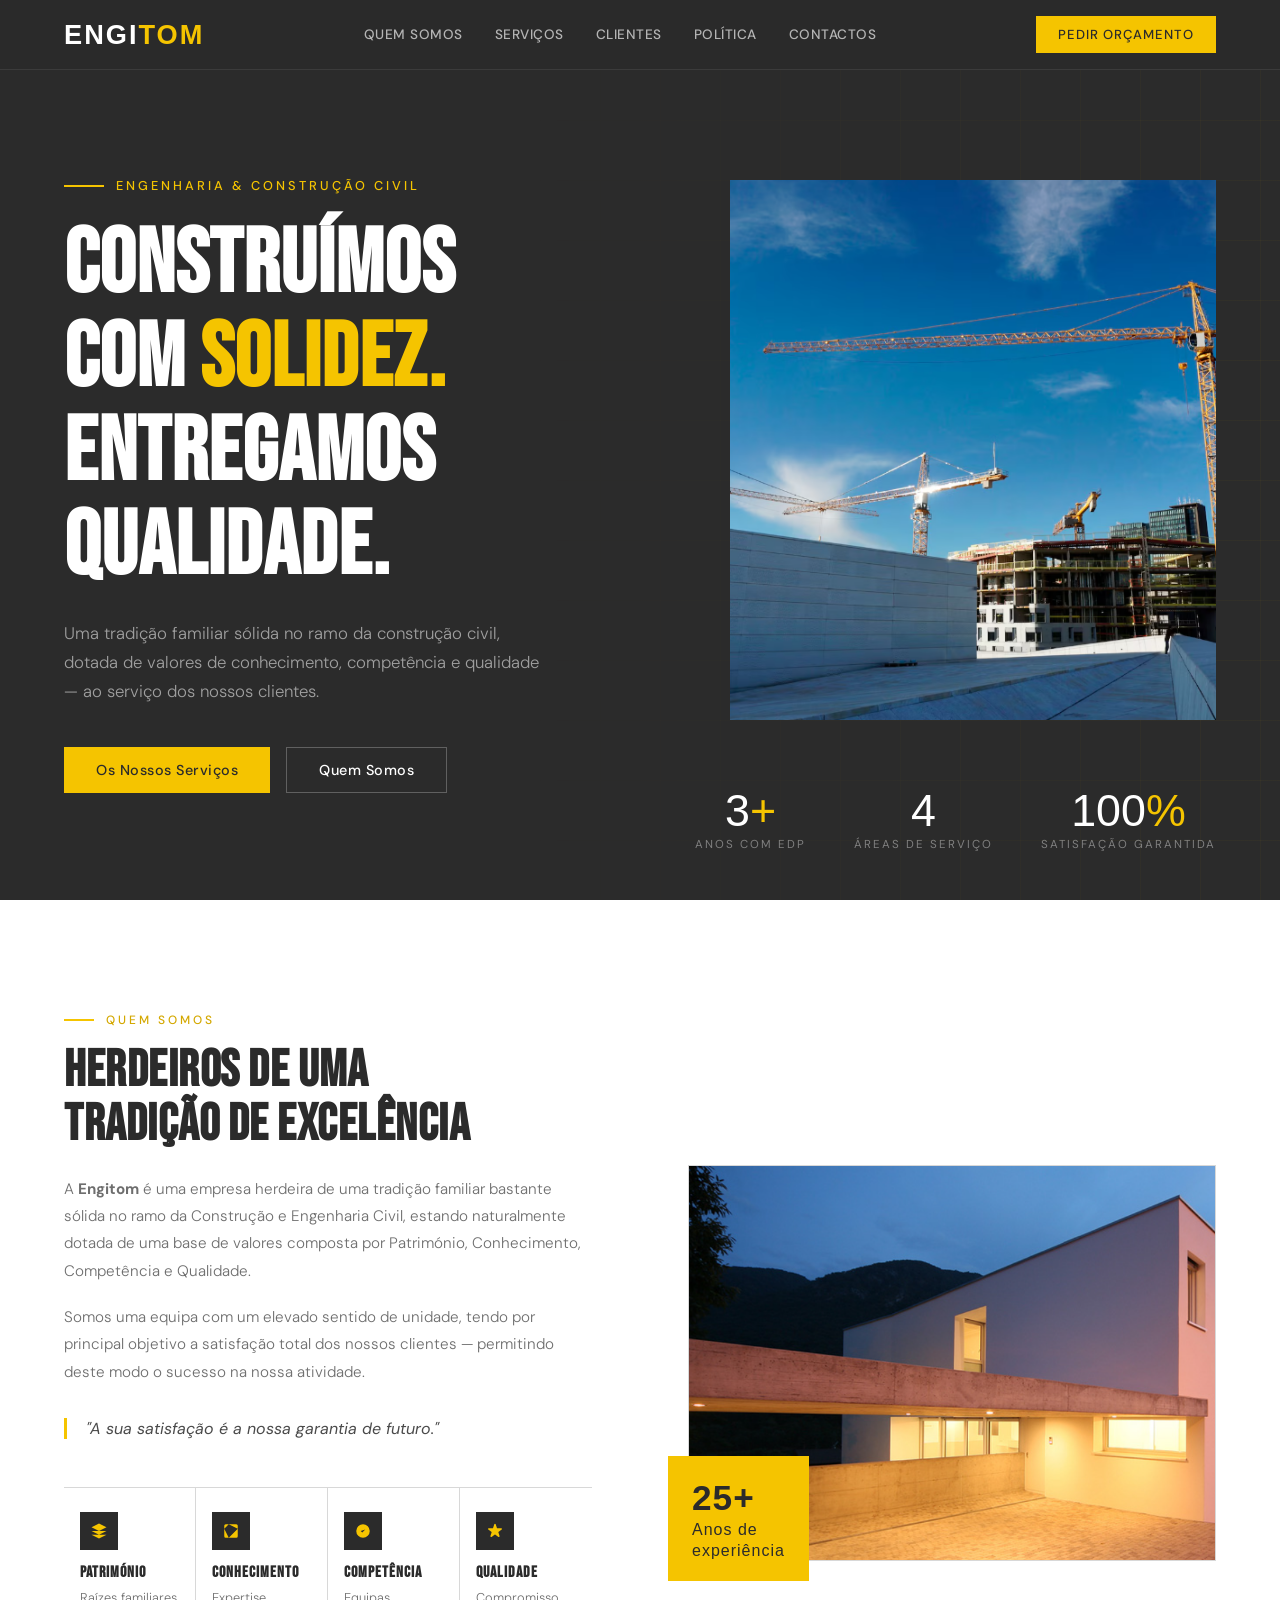
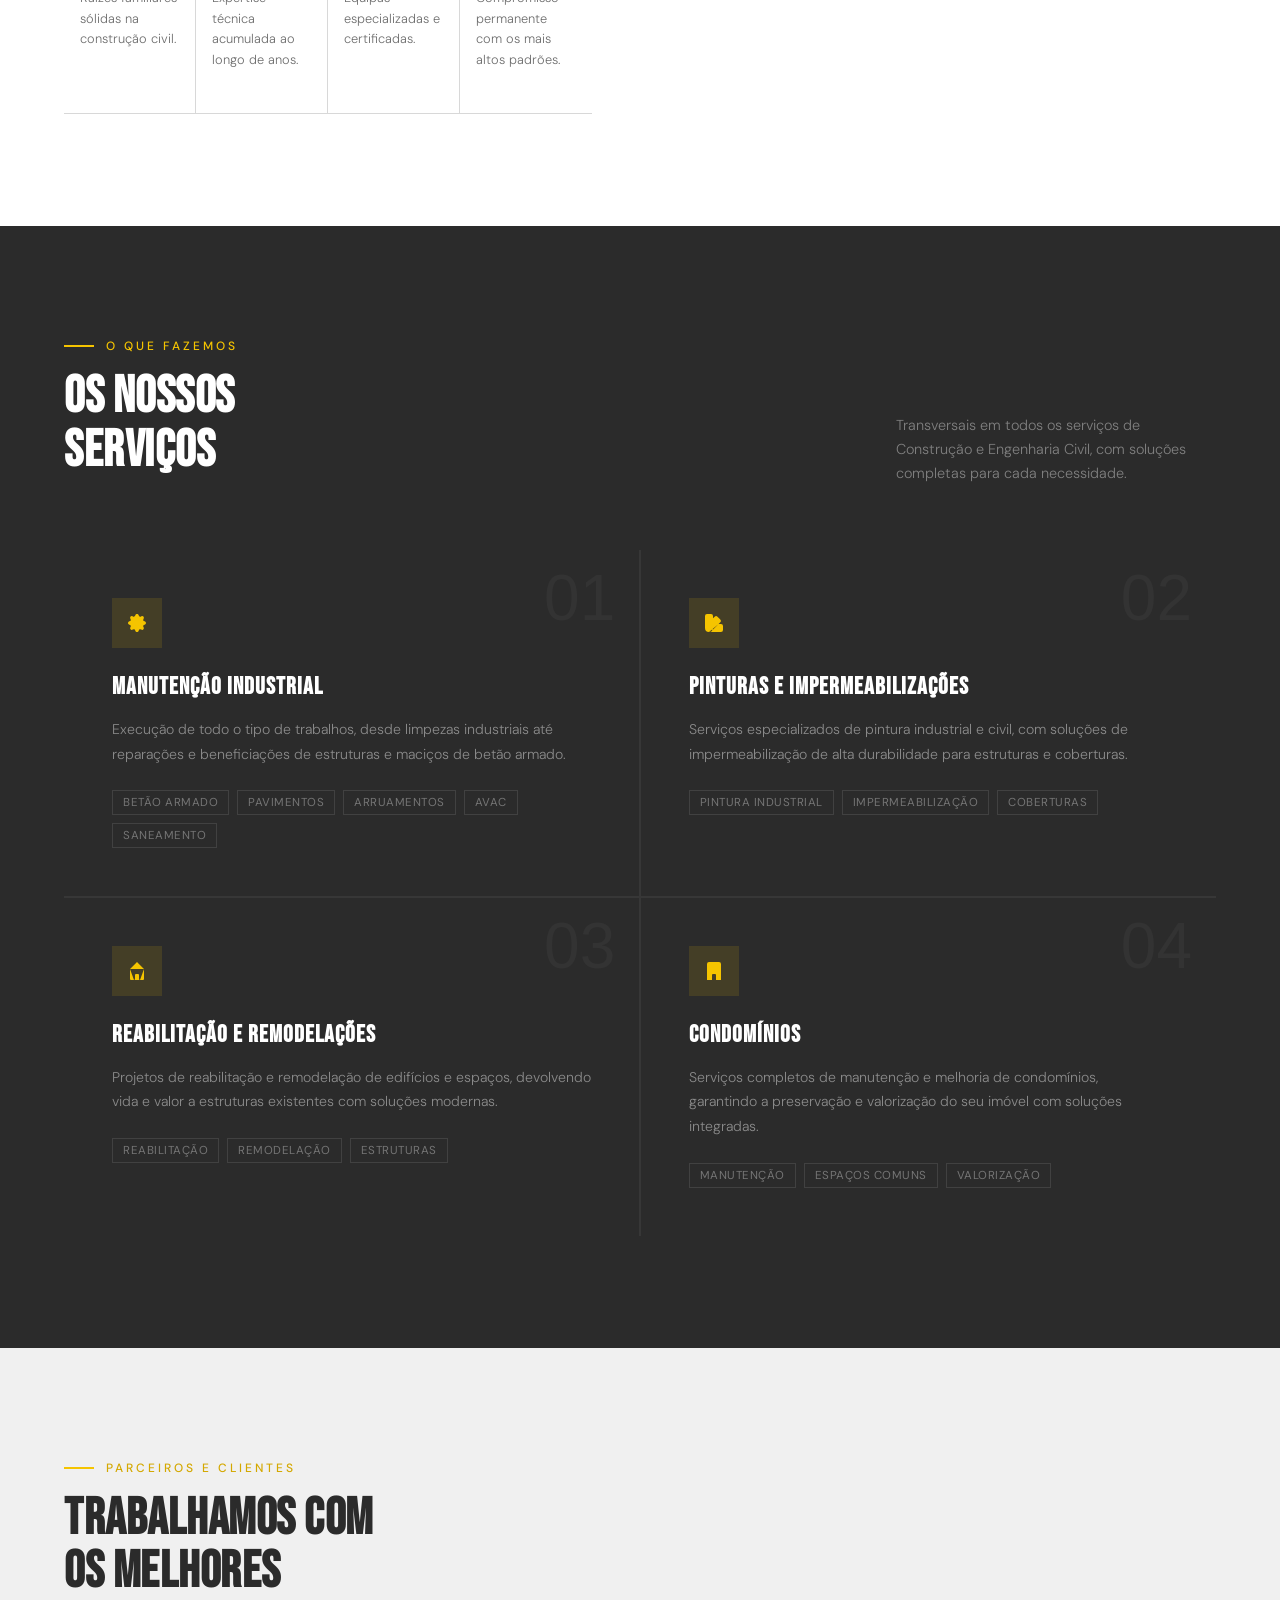
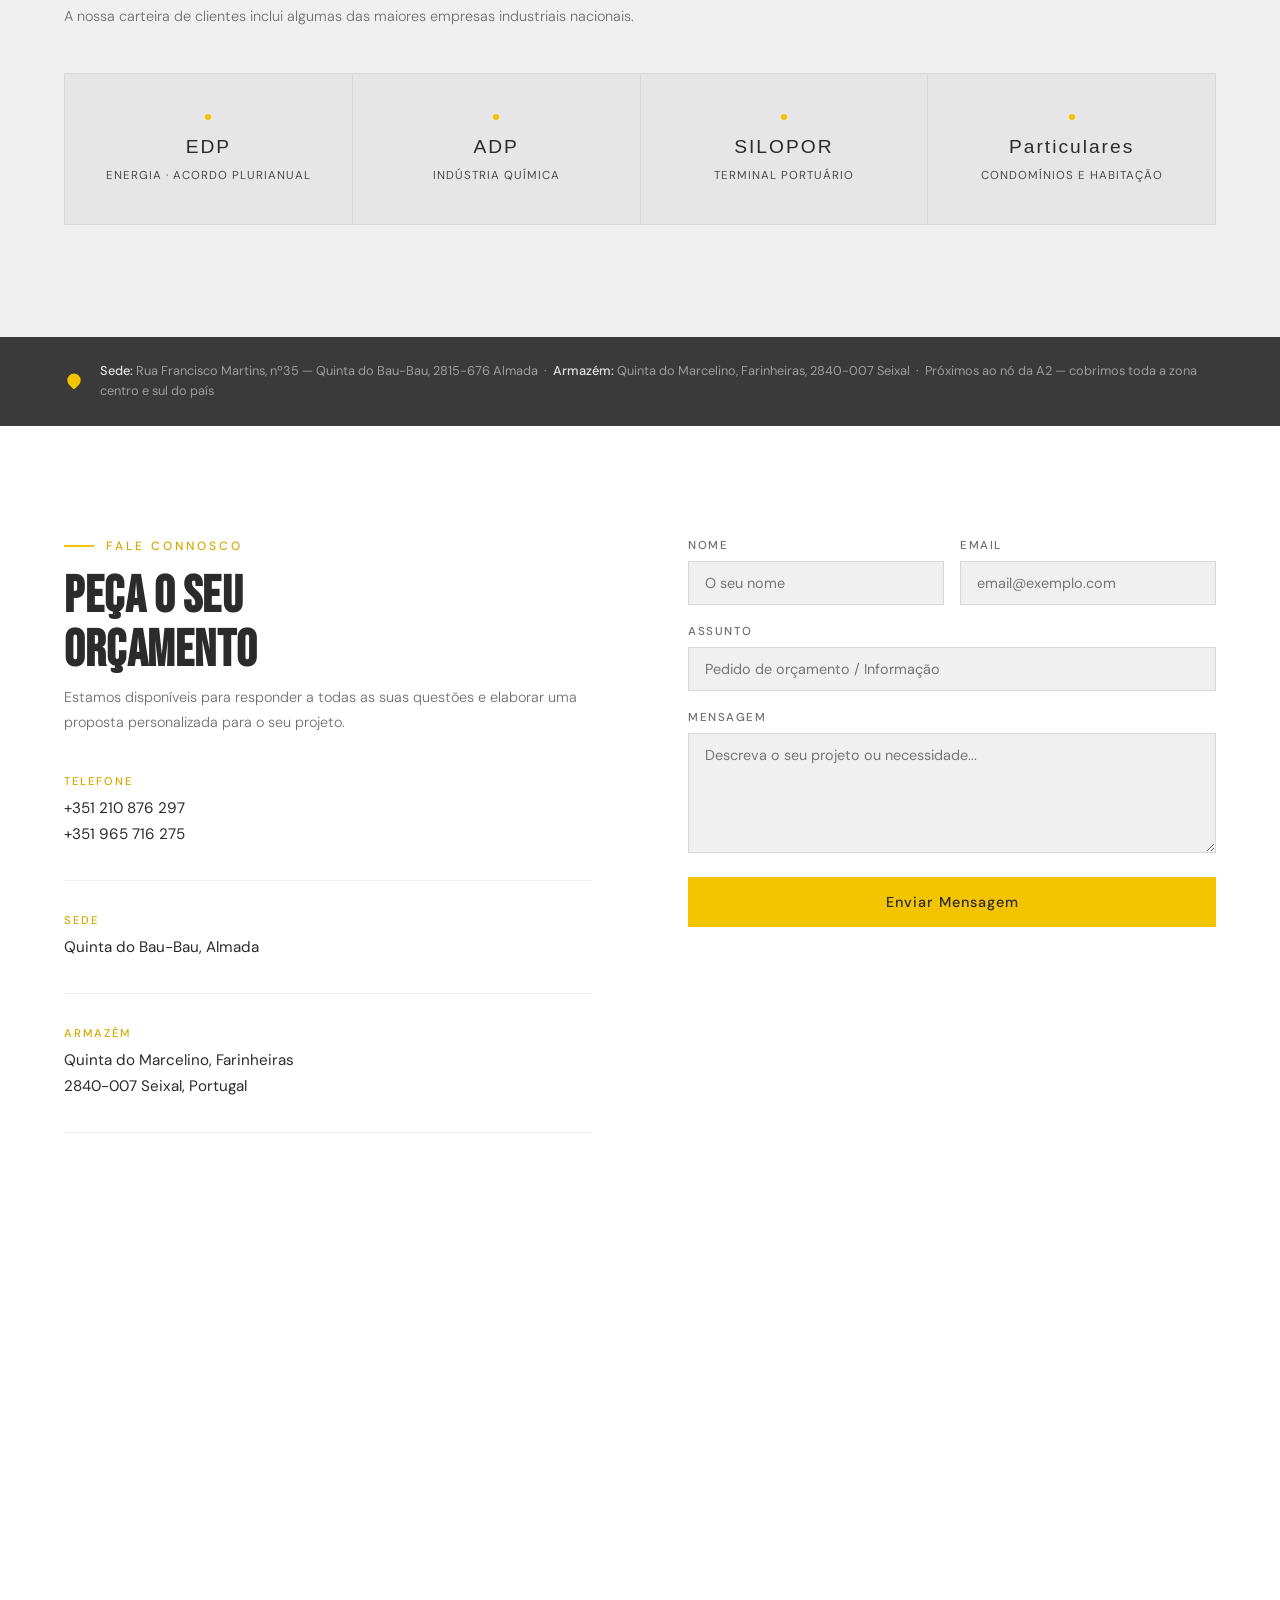
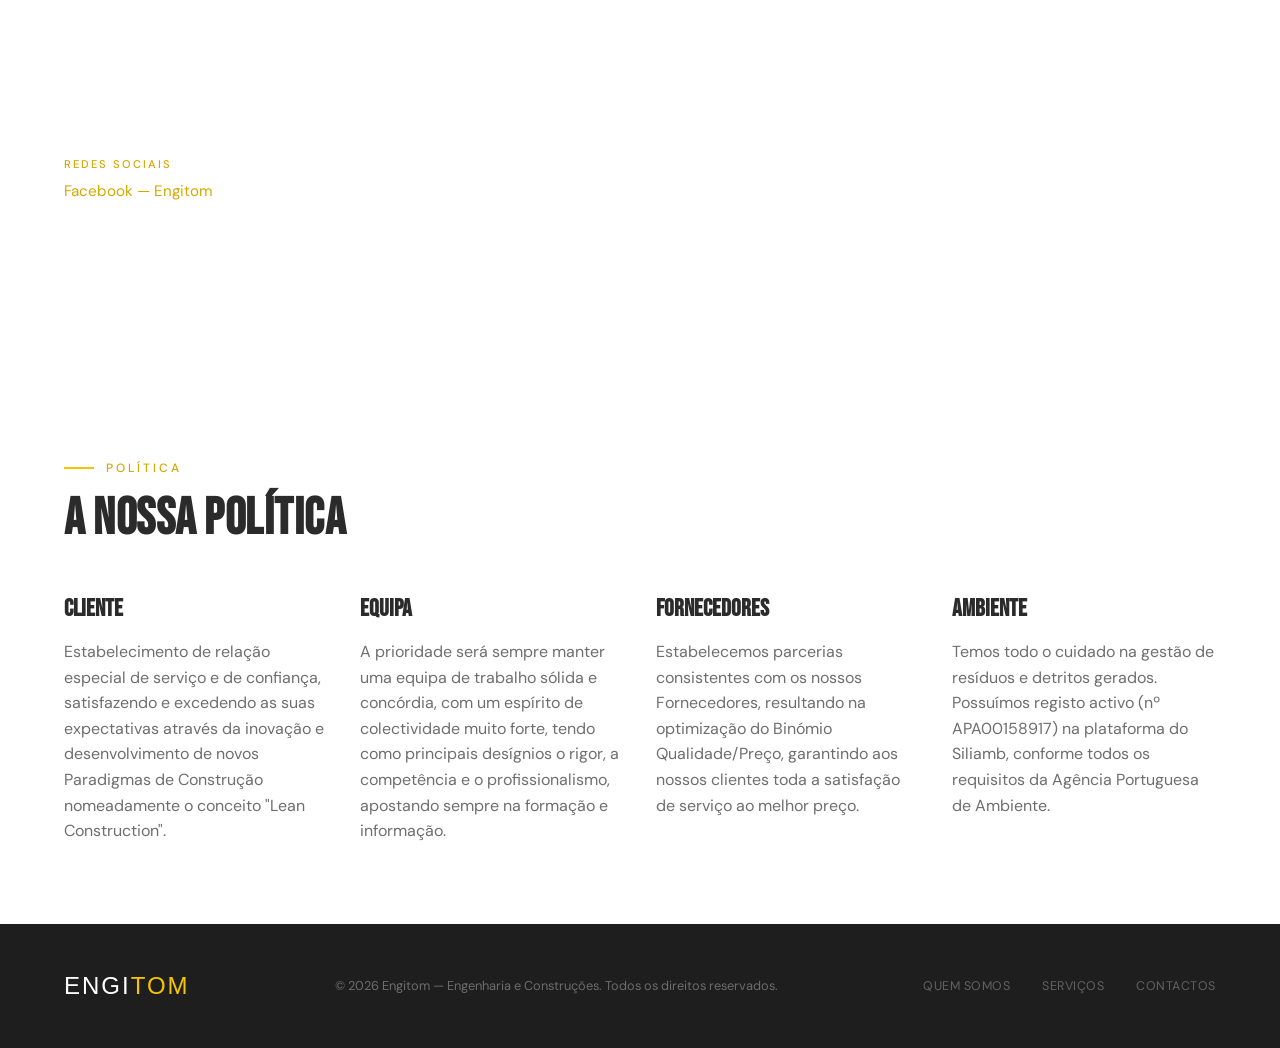
==== index.html @ c520cf48 "update" ====
<!DOCTYPE html>
<html lang="pt">
<head>
  <meta charset="UTF-8" />
  <meta name="viewport" content="width=device-width, initial-scale=1.0" />
  <title>Engitom — Engenharia e Construções</title>
  <meta name="description" content="Engitom — Empresa de Engenharia e Construção Civil, com sede em Almada. Manutenção industrial, pinturas, impermeabilizações, reabilitação e condomínios." />

  <!-- Fonts -->
  <link rel="preconnect" href="https://fonts.googleapis.com" />
  <link rel="preconnect" href="https://fonts.gstatic.com" crossorigin />
  <link href="https://fonts.googleapis.com/css2?family=Bebas+Neue&family=DM+Sans:wght@300;400;500&display=swap" rel="stylesheet" />

  <!-- CSS -->
  <link rel="stylesheet" href="style.css" />
</head>
<body>

  <!-- ═══════════════════════════════════════
       NAVEGAÇÃO
  ════════════════════════════════════════ -->
  <nav>
    <a href="/" class="nav-logo" style="text-decoration:none;">ENGI<span>TOM</span></a>
    <div class="nav-links">
      <a href="#sobre">Quem Somos</a>
      <a href="#servicos">Serviços</a>
      <a href="#clientes">Clientes</a>
      <a href="#politica">Política</a>
      <a href="#contactos">Contactos</a>
    </div>
    <a href="#contactos" class="nav-cta">Pedir Orçamento</a>
  </nav>

  <!-- ═══════════════════════════════════════
       HERO
  ════════════════════════════════════════ -->
  <section class="hero" id="home">
    <div class="hero-grid-bg"></div>

    <div class="hero-content fade-up">
      <div class="hero-eyebrow">
        <div class="hero-eyebrow-line"></div>
        <span>Engenharia &amp; Construção Civil</span>
      </div>

      <h1>Construímos<br>com <em>solidez.</em><br>Entregamos<br>qualidade.</h1>

      <p>
        Uma tradição familiar sólida no ramo da construção civil,
        dotada de valores de conhecimento, competência e qualidade
        — ao serviço dos nossos clientes.
      </p>

      <div class="hero-btns">
        <a href="#servicos" class="btn-primary">Os Nossos Serviços</a>
        <a href="#sobre" class="btn-outline">Quem Somos</a>
      </div>
    </div>

    <img src="hero.jpg.png" alt="Engitom" class="hero-img">

    <div class="hero-stats">
      <div class="stat">
        <div class="stat-number">3<span>+</span></div>
        <div class="stat-label">Anos com EDP</div>
      </div>
      <div class="stat">
        <div class="stat-number">4</div>
        <div class="stat-label">Áreas de Serviço</div>
      </div>
      <div class="stat">
        <div class="stat-number">100<span>%</span></div>
        <div class="stat-label">Satisfação Garantida</div>
      </div>
    </div>
  </section>

  <!-- ═══════════════════════════════════════
       QUEM SOMOS
  ════════════════════════════════════════ -->
  <section class="sobre" id="sobre">

    <div class="sobre-text fade-up">
      <div class="section-eyebrow">
        <div class="section-eyebrow-line"></div>
        <span>Quem Somos</span>
      </div>
      <h2 class="section-title">Herdeiros de uma<br>tradição de excelência</h2>

      <p>
        A <strong>Engitom</strong> é uma empresa herdeira de uma tradição familiar
        bastante sólida no ramo da Construção e Engenharia Civil, estando
        naturalmente dotada de uma base de valores composta por Património,
        Conhecimento, Competência e Qualidade.
      </p>
      <p>
        Somos uma equipa com um elevado sentido de unidade, tendo por principal
        objetivo a satisfação total dos nossos clientes — permitindo deste modo
        o sucesso na nossa atividade.
      </p>

      <blockquote>"A sua satisfação é a nossa garantia de futuro."</blockquote>

      <div class="valores-grid">
        <div class="valor">
          <div class="valor-icon">
            <svg viewBox="0 0 24 24"><path d="M12 2L2 7l10 5 10-5-10-5zM2 17l10 5 10-5M2 12l10 5 10-5"/></svg>
          </div>
          <h3>Património</h3>
          <p>Raízes familiares sólidas na construção civil.</p>
        </div>
        <div class="valor">
          <div class="valor-icon">
            <svg viewBox="0 0 24 24"><path d="M9 3H5a2 2 0 00-2 2v4m6-6h10a2 2 0 012 2v4M9 3v18m0 0h10a2 2 0 002-2V9M9 21H5a2 2 0 01-2-2V9m0 0h18"/></svg>
          </div>
          <h3>Conhecimento</h3>
          <p>Expertise técnica acumulada ao longo de anos.</p>
        </div>
        <div class="valor">
          <div class="valor-icon">
            <svg viewBox="0 0 24 24"><path d="M9 12l2 2 4-4m6 2a9 9 0 11-18 0 9 9 0 0118 0z"/></svg>
          </div>
          <h3>Competência</h3>
          <p>Equipas especializadas e certificadas.</p>
        </div>
        <div class="valor">
          <div class="valor-icon">
            <svg viewBox="0 0 24 24"><path d="M11.049 2.927c.3-.921 1.603-.921 1.902 0l1.519 4.674a1 1 0 00.95.69h4.915c.969 0 1.371 1.24.588 1.81l-3.976 2.888a1 1 0 00-.363 1.118l1.518 4.674c.3.922-.755 1.688-1.538 1.118l-3.976-2.888a1 1 0 00-1.176 0l-3.976 2.888c-.783.57-1.838-.197-1.538-1.118l1.518-4.674a1 1 0 00-.363-1.118l-3.976-2.888c-.784-.57-.38-1.81.588-1.81h4.914a1 1 0 00.951-.69l1.519-4.674z"/></svg>
          </div>
          <h3>Qualidade</h3>
          <p>Compromisso permanente com os mais altos padrões.</p>
        </div>
      </div>
    </div>

    <div class="sobre-visual fade-up">
      <div class="sobre-img-frame">
        <img src="sobre.jpg.png" alt="Engitom" style="width:100%; height:100%; object-fit:cover; position:absolute; top:0; left:0;">
      </div>
      <div class="sobre-badge">
        <strong>25+</strong>
        Anos de<br>experiência
      </div>
    </div>

  </section>

  <!-- ═══════════════════════════════════════
       SERVIÇOS
  ════════════════════════════════════════ -->
  <section class="servicos" id="servicos">

    <div class="servicos-header fade-up">
      <div>
        <div class="section-eyebrow">
          <div class="section-eyebrow-line"></div>
          <span>O que fazemos</span>
        </div>
        <h2 class="section-title">Os Nossos<br>Serviços</h2>
      </div>
      <p class="servicos-sub">
        Transversais em todos os serviços de Construção e Engenharia Civil,
        com soluções completas para cada necessidade.
      </p>
    </div>

    <div class="servicos-grid">

      <div class="servico-card fade-up">
        <div class="servico-num">01</div>
        <div class="servico-icon-wrap">
          <svg viewBox="0 0 24 24"><path d="M10.325 4.317c.426-1.756 2.924-1.756 3.35 0a1.724 1.724 0 002.573 1.066c1.543-.94 3.31.826 2.37 2.37a1.724 1.724 0 001.065 2.572c1.756.426 1.756 2.924 0 3.35a1.724 1.724 0 00-1.066 2.573c.94 1.543-.826 3.31-2.37 2.37a1.724 1.724 0 00-2.572 1.065c-.426 1.756-2.924 1.756-3.35 0a1.724 1.724 0 00-2.573-1.066c-1.543.94-3.31-.826-2.37-2.37a1.724 1.724 0 00-1.065-2.572c-1.756-.426-1.756-2.924 0-3.35a1.724 1.724 0 001.066-2.573c-.94-1.543.826-3.31 2.37-2.37.996.608 2.296.07 2.572-1.065z"/><path d="M15 12a3 3 0 11-6 0 3 3 0 016 0z"/></svg>
        </div>
        <h3>Manutenção Industrial</h3>
        <p>Execução de todo o tipo de trabalhos, desde limpezas industriais até reparações e beneficiações de estruturas e maciços de betão armado.</p>
        <div class="servico-tags">
          <span class="tag">Betão armado</span>
          <span class="tag">Pavimentos</span>
          <span class="tag">Arruamentos</span>
          <span class="tag">AVAC</span>
          <span class="tag">Saneamento</span>
        </div>
      </div>

      <div class="servico-card fade-up">
        <div class="servico-num">02</div>
        <div class="servico-icon-wrap">
          <svg viewBox="0 0 24 24"><path d="M7 21a4 4 0 01-4-4V5a2 2 0 012-2h4a2 2 0 012 2v12a4 4 0 01-4 4zm0 0h12a2 2 0 002-2v-4a2 2 0 00-2-2h-2.343M11 7.343l1.657-1.657a2 2 0 012.828 0l2.829 2.829a2 2 0 010 2.828l-8.486 8.485M7 17h.01"/></svg>
        </div>
        <h3>Pinturas e Impermeabilizações</h3>
        <p>Serviços especializados de pintura industrial e civil, com soluções de impermeabilização de alta durabilidade para estruturas e coberturas.</p>
        <div class="servico-tags">
          <span class="tag">Pintura industrial</span>
          <span class="tag">Impermeabilização</span>
          <span class="tag">Coberturas</span>
        </div>
      </div>

      <div class="servico-card fade-up">
        <div class="servico-num">03</div>
        <div class="servico-icon-wrap">
          <svg viewBox="0 0 24 24"><path d="M3 12l2-2m0 0l7-7 7 7M5 10v10a1 1 0 001 1h3m10-11l2 2m-2-2v10a1 1 0 01-1 1h-3m-6 0a1 1 0 001-1v-4a1 1 0 011-1h2a1 1 0 011 1v4a1 1 0 001 1m-6 0h6"/></svg>
        </div>
        <h3>Reabilitação e Remodelações</h3>
        <p>Projetos de reabilitação e remodelação de edifícios e espaços, devolvendo vida e valor a estruturas existentes com soluções modernas.</p>
        <div class="servico-tags">
          <span class="tag">Reabilitação</span>
          <span class="tag">Remodelação</span>
          <span class="tag">Estruturas</span>
        </div>
      </div>

      <div class="servico-card fade-up">
        <div class="servico-num">04</div>
        <div class="servico-icon-wrap">
          <svg viewBox="0 0 24 24"><path d="M19 21V5a2 2 0 00-2-2H7a2 2 0 00-2 2v16m14 0h2m-2 0h-5m-9 0H3m2 0h5M9 7h1m-1 4h1m4-4h1m-1 4h1m-5 10v-5a1 1 0 011-1h2a1 1 0 011 1v5m-4 0h4"/></svg>
        </div>
        <h3>Condomínios</h3>
        <p>Serviços completos de manutenção e melhoria de condomínios, garantindo a preservação e valorização do seu imóvel com soluções integradas.</p>
        <div class="servico-tags">
          <span class="tag">Manutenção</span>
          <span class="tag">Espaços comuns</span>
          <span class="tag">Valorização</span>
        </div>
      </div>

    </div>
  </section>

  <!-- ═══════════════════════════════════════
       CLIENTES
  ════════════════════════════════════════ -->
  <section class="clientes" id="clientes">

    <div class="fade-up">
      <div class="section-eyebrow">
        <div class="section-eyebrow-line"></div>
        <span>Parceiros e Clientes</span>
      </div>
      <h2 class="section-title">Trabalhamos com<br>os melhores</h2>
      <p class="clientes-sub">A nossa carteira de clientes inclui algumas das maiores empresas industriais nacionais.</p>
    </div>

    <div class="clientes-strip fade-up">
      <div class="cliente-item">
        <div class="cliente-dot"></div>
        <span class="cliente-name">EDP</span>
        <span class="cliente-sector">Energia · Acordo plurianual</span>
      </div>
      <div class="cliente-item">
        <div class="cliente-dot"></div>
        <span class="cliente-name">ADP</span>
        <span class="cliente-sector">Indústria química</span>
      </div>
      <div class="cliente-item">
        <div class="cliente-dot"></div>
        <span class="cliente-name">SILOPOR</span>
        <span class="cliente-sector">Terminal portuário</span>
      </div>
      <div class="cliente-item">
        <div class="cliente-dot"></div>
        <span class="cliente-name">Particulares</span>
        <span class="cliente-sector">Condomínios e habitação</span>
      </div>
    </div>

  </section>

  <!-- ═══════════════════════════════════════
       FAIXA LOCALIZAÇÃO
  ════════════════════════════════════════ -->
  <div class="location-strip">
    <svg width="20" height="20" viewBox="0 0 24 24">
      <path d="M17.657 16.657L13.414 20.9a1.998 1.998 0 01-2.827 0l-4.244-4.243a8 8 0 1111.314 0z"/>
      <path d="M15 11a3 3 0 11-6 0 3 3 0 016 0z"/>
    </svg>
    <p>
      <strong>Sede:</strong> Rua Francisco Martins, nº35 — Quinta do Bau-Bau, 2815-676 Almada &nbsp;·&nbsp;
      <strong>Armazém:</strong> Quinta do Marcelino, Farinheiras, 2840-007 Seixal &nbsp;·&nbsp;
      Próximos ao nó da A2 — cobrimos toda a zona centro e sul do país
    </p>
  </div>

  <!-- ═══════════════════════════════════════
       CONTACTOS
  ════════════════════════════════════════ -->
  <section class="contactos" id="contactos">

    <div class="contactos-info fade-up">
      <div class="section-eyebrow">
        <div class="section-eyebrow-line"></div>
        <span>Fale Connosco</span>
      </div>
      <h2 class="section-title">Peça o seu<br>orçamento</h2>
      <p class="contactos-sub">
        Estamos disponíveis para responder a todas as suas questões
        e elaborar uma proposta personalizada para o seu projeto.
      </p>
      <div class="contact-block">
        <div class="contact-label">Telefone</div>
        <div class="contact-value">+351 210 876 297<br>+351 965 716 275</div>
      </div>
      <div class="contact-block">
        <div class="contact-label">Sede</div>
        <div class="contact-value">
          Quinta do Bau-Bau, Almada
        </div>
      </div>
      <div class="contact-block">
        <div class="contact-label">Armazém</div>
        <div class="contact-value">
          Quinta do Marcelino, Farinheiras<br>
          2840-007 Seixal, Portugal
        </div>
      </div>
      <div class="contact-map">
        <iframe
          src="https://maps.google.com/maps?q=Quinta+do+Bau-Bau+Almada&output=embed"
          width="100%"
          height="280"
          frameborder="0"
          style="border:0"
          allowfullscreen
        ></iframe>
        <iframe
          src="https://maps.google.com/maps?q=Quinta+do+Marcelino+Seixal&output=embed"
          width="100%"
          height="280"
          frameborder="0"
          style="border:0"
          allowfullscreen
        ></iframe>
      </div>
      <div class="contact-block">
        <div class="contact-label">Redes Sociais</div>
        <div class="contact-value">
          <a href="https://www.facebook.com/engitom" target="_blank">Facebook — Engitom</a>
        </div>
      </div>
    </div>

    <!-- Formulário -->
    <div class="fade-up">
      <form id="contact-form">
        <div class="form-row">
          <div class="form-group">
            <label for="nome">Nome</label>
            <input type="text" id="nome" name="nome" placeholder="O seu nome" required />
          </div>
          <div class="form-group">
            <label for="email">Email</label>
            <input type="email" id="email" name="email" placeholder="email@exemplo.com" required />
          </div>
        </div>
        <div class="form-group">
          <label for="assunto">Assunto</label>
          <input type="text" id="assunto" name="assunto" placeholder="Pedido de orçamento / Informação" required />
        </div>
        <div class="form-group">
          <label for="mensagem">Mensagem</label>
          <textarea id="mensagem" name="mensagem" placeholder="Descreva o seu projeto ou necessidade..." required></textarea>
        </div>
        <button type="submit" class="btn-primary btn-submit" style="width:100%; padding:16px; font-size:0.9rem; letter-spacing:1px;">
          Enviar Mensagem
        </button>
      </form>
    </div>

  </section>

  <!-- ═══════════════════════════════════════
       POLÍTICA
  ════════════════════════════════════════ -->
  <section class="politica" id="politica">
    <div class="politica-content fade-up">
      <div class="section-eyebrow">
        <div class="section-eyebrow-line"></div>
        <span>Política</span>
      </div>
      <h2 class="section-title">A Nossa Política</h2>
      <div class="politica-grid">
        <div class="politica-block">
          <h3>Cliente</h3>
          <p>Estabelecimento de relação especial de serviço e de confiança, satisfazendo e excedendo as suas expectativas através da inovação e desenvolvimento de novos Paradigmas de Construção nomeadamente o conceito "Lean Construction".</p>
        </div>
        <div class="politica-block">
          <h3>Equipa</h3>
          <p>A prioridade será sempre manter uma equipa de trabalho sólida e concórdia, com um espírito de colectividade muito forte, tendo como principais desígnios o rigor, a competência e o profissionalismo, apostando sempre na formação e informação.</p>
        </div>
        <div class="politica-block">
          <h3>Fornecedores</h3>
          <p>Estabelecemos parcerias consistentes com os nossos Fornecedores, resultando na optimização do Binómio Qualidade/Preço, garantindo aos nossos clientes toda a satisfação de serviço ao melhor preço.</p>
        </div>
        <div class="politica-block">
          <h3>Ambiente</h3>
          <p>Temos todo o cuidado na gestão de resíduos e detritos gerados. Possuímos registo activo (nº APA00158917) na plataforma do Siliamb, conforme todos os requisitos da Agência Portuguesa de Ambiente.</p>
        </div>
      </div>
    </div>
  </section>

  <!-- ═══════════════════════════════════════
       FOOTER
  ════════════════════════════════════════ -->
  <footer>
    <div class="footer-logo">ENGI<span>TOM</span></div>
    <p>© 2026 Engitom — Engenharia e Construções. Todos os direitos reservados.</p>
    <div class="footer-links">
      <a href="#sobre">Quem Somos</a>
      <a href="#servicos">Serviços</a>
      <a href="#contactos">Contactos</a>
    </div>
  </footer>

  <!-- JS -->
  <script src="script (1).js"></script>

</body>
</html>
---- style.css ----
/* =============================================
   ENGITOM — Engenharia e Construções
   style.css
   ============================================= */

*, *::before, *::after {
  box-sizing: border-box;
  margin: 0;
  padding: 0;
}

:root {
  --dark:         #2b2b2b;
  --mid:          #4a4a4a;
  --gray:         #6e6e6e;
  --gray-light:   #a0a0a0;
  --border:       #d8d8d8;
  --bg:           #f0f0f0;
  --bg2:          #e6e6e6;
  --white:        #ffffff;
  --yellow:       #f5c400;
  --yellow-dark:  #d4a800;
  --yellow-light: #ffd740;
}

html {
  scroll-behavior: smooth;
}

body {
  font-family: 'DM Sans', Arial, sans-serif;
  background: var(--bg);
  color: var(--dark);
  overflow-x: hidden;
}

/* ─── NAVEGAÇÃO ─────────────────────────────── */

nav {
  position: fixed;
  top: 0; left: 0; right: 0;
  z-index: 100;
  background: rgba(43, 43, 43, 0.97);
  backdrop-filter: blur(10px);
  display: flex;
  align-items: center;
  justify-content: space-between;
  padding: 0 4rem;
  height: 70px;
  border-bottom: 1px solid rgba(255, 255, 255, 0.08);
}

.nav-logo {
  font-family: 'Barlow Condensed', Impact, sans-serif;
  font-size: 1.7rem;
  font-weight: 600;
  letter-spacing: 2px;
  color: var(--white);
  text-decoration: none;
  cursor: pointer;
}

.hero,
section {
  scroll-margin-top: 90px;
}

.nav-logo:hover {
  color: var(--yellow-light);
}

.nav-logo span {
  color: var(--yellow);
}

.nav-links {
  display: flex;
  gap: 2rem;
}

.nav-links a {
  color: rgba(255, 255, 255, 0.65);
  text-decoration: none;
  font-size: 0.85rem;
  font-weight: 500;
  letter-spacing: 0.5px;
  text-transform: uppercase;
  transition: color 0.2s;
}

.nav-links a:hover {
  color: var(--yellow);
}

.nav-cta {
  background: var(--yellow);
  color: var(--dark);
  border: none;
  padding: 10px 22px;
  font-family: 'DM Sans', Arial, sans-serif;
  font-size: 0.82rem;
  font-weight: 500;
  text-transform: uppercase;
  letter-spacing: 1px;
  cursor: pointer;
  transition: background 0.2s;
  text-decoration: none;
}

.nav-cta:hover {
  background: var(--yellow-light);
}

/* ─── HERO ──────────────────────────────────── */

.hero {
  min-height: 100vh;
  background: var(--dark);
  display: flex;
  align-items: center;
  position: relative;
  overflow: hidden;
  padding: 0 4rem;
  padding-top: 70px;
}

.hero::before {
  content: '';
  position: absolute;
  top: 0; right: 0;
  width: 55%; height: 100%;
}

.hero-grid-bg {
  position: absolute;
  inset: 0;
  background-image:
    linear-gradient(rgba(245, 196, 0, 0.07) 1px, transparent 1px),
    linear-gradient(90deg, rgba(245, 196, 0, 0.07) 1px, transparent 1px);
  background-size: 60px 60px;
  mask-image: linear-gradient(to right, transparent 40%, rgba(0,0,0,0.5) 100%);
}

.hero-img {
  position: absolute;
  right: 4rem;
  top: 50%;
  transform: translateY(-50%);
  width: 38%;
  height: 60%;
  object-fit: cover;
  z-index: 1;
}

.hero-content {
  position: relative;
  z-index: 2;
  max-width: 600px;
}

.hero-eyebrow {
  display: flex;
  align-items: center;
  gap: 12px;
  margin-bottom: 1.5rem;
}

.hero-eyebrow-line {
  width: 40px;
  height: 2px;
  background: var(--yellow);
}

.hero-eyebrow span {
  color: var(--yellow);
  font-size: 0.8rem;
  font-weight: 500;
  letter-spacing: 3px;
  text-transform: uppercase;
}

.hero h1 {
  font-family: 'Bebas Neue', sans-serif;
  font-size: clamp(3.5rem, 7vw, 6rem);
  line-height: 1.05;
  color: var(--white);
  letter-spacing: 1px;
  margin-bottom: 1.5rem;
}

.hero h1 em {
  font-style: normal;
  color: var(--yellow);
}

.hero p {
  color: rgba(255, 255, 255, 0.55);
  font-size: 1.05rem;
  line-height: 1.75;
  max-width: 480px;
  margin-bottom: 2.5rem;
  font-weight: 300;
}

.hero-btns {
  display: flex;
  gap: 1rem;
  align-items: center;
}

.btn-primary {
  background: var(--yellow);
  color: var(--dark);
  padding: 14px 32px;
  font-family: 'DM Sans', Arial, sans-serif;
  font-size: 0.9rem;
  font-weight: 500;
  cursor: pointer;
  border: none;
  text-decoration: none;
  letter-spacing: 0.5px;
  transition: background 0.2s;
  display: inline-block;
}

.btn-primary:hover {
  background: var(--yellow-light);
}

.btn-outline {
  background: transparent;
  color: white;
  padding: 13px 32px;
  font-family: 'DM Sans', Arial, sans-serif;
  font-size: 0.9rem;
  font-weight: 500;
  cursor: pointer;
  border: 1.5px solid rgba(255, 255, 255, 0.25);
  text-decoration: none;
  letter-spacing: 0.5px;
  transition: border-color 0.2s, color 0.2s;
  display: inline-block;
}

.btn-outline:hover {
  border-color: var(--yellow);
  color: var(--yellow);
}

.hero-stats {
  position: absolute;
  bottom: 3rem; right: 4rem;
  z-index: 2;
  display: flex;
  gap: 3rem;
}

.stat {
  text-align: center;
}

.stat-number {
  font-family: 'Barlow Condensed', Impact, sans-serif;
  font-size: 2.8rem;
  color: white;
  line-height: 1;
}

.stat-number span {
  color: var(--yellow);
}

.stat-label {
  font-size: 0.72rem;
  color: rgba(255, 255, 255, 0.4);
  text-transform: uppercase;
  letter-spacing: 2px;
  margin-top: 4px;
}

/* ─── SECÇÕES COMUNS ────────────────────────── */

section {
  padding: 7rem 4rem;
}

.section-eyebrow {
  display: flex;
  align-items: center;
  gap: 12px;
  margin-bottom: 1rem;
}

.section-eyebrow-line {
  width: 30px;
  height: 2px;
  background: var(--yellow);
}

.section-eyebrow span {
  color: var(--yellow-dark);
  font-size: 0.75rem;
  font-weight: 500;
  letter-spacing: 3px;
  text-transform: uppercase;
}

.section-title {
  font-family: 'Bebas Neue', sans-serif;
  font-size: clamp(2.2rem, 4vw, 3.2rem);
  line-height: 1.05;
  color: var(--dark);
  letter-spacing: 0.5px;
}

/* ─── SOBRE NÓS ─────────────────────────────── */

.sobre {
  background: var(--white);
  display: grid;
  grid-template-columns: 1fr 1fr;
  gap: 6rem;
  align-items: center;
}

.sobre-text .section-title {
  margin-bottom: 1.5rem;
}

.sobre-text p {
  color: var(--gray);
  line-height: 1.8;
  font-size: 0.95rem;
  margin-bottom: 1.2rem;
  font-weight: 300;
}

.sobre-text blockquote {
  border-left: 3px solid var(--yellow);
  padding-left: 1.2rem;
  margin: 2rem 0;
  font-style: italic;
  color: var(--mid);
  font-size: 1rem;
}

.valores-grid {
  display: grid;
  grid-template-columns: repeat(4, 1fr);
  gap: 0;
  border-top: 1px solid var(--border);
  margin-top: 3rem;
}

.valor {
  padding: 1.5rem 1rem;
  border-right: 1px solid var(--border);
  border-bottom: 1px solid var(--border);
  transition: background 0.2s;
}

.valor:last-child {
  border-right: none;
}

.valor:hover {
  background: var(--bg);
}

.valor-icon {
  width: 38px; height: 38px;
  background: var(--dark);
  margin-bottom: 0.8rem;
  display: flex;
  align-items: center;
  justify-content: center;
}

.valor-icon svg {
  width: 18px; height: 18px;
  fill: var(--yellow);
}

.valor h3 {
  font-family: 'Bebas Neue', sans-serif;
  font-size: 1rem;
  letter-spacing: 1px;
  color: var(--dark);
  margin-bottom: 0.4rem;
}

.valor p {
  font-size: 0.8rem;
  color: var(--gray);
  line-height: 1.6;
  font-weight: 300;
}

.sobre-visual {
  position: relative;
}

.sobre-img-frame {
  background: var(--bg2);
  aspect-ratio: 4/3;
  position: relative;
  overflow: hidden;
  display: flex;
  align-items: center;
  justify-content: center;
  border: 1px solid var(--border);
}

.sobre-img-frame::before {
  content: '';
  position: absolute;
  top: -16px; right: -16px;
  width: 100px; height: 100px;
  background: var(--yellow);
  opacity: 0.25;
}

.sobre-img-frame::after {
  content: '';
  position: absolute;
  bottom: -16px; left: -16px;
  width: 70px; height: 70px;
  border: 3px solid var(--yellow);
  background: transparent;
}

.sobre-icon {
  opacity: 0.15;
}

.sobre-badge {
  position: absolute;
  bottom: -20px; left: -20px;
  background: var(--yellow);
  color: var(--dark);
  padding: 1.2rem 1.5rem;
  font-family: 'Barlow Condensed', Impact, sans-serif;
  font-size: 1rem;
  letter-spacing: 1px;
  line-height: 1.3;
  z-index: 2;
}

.sobre-badge strong {
  display: block;
  font-size: 2.2rem;
}

/* ─── SERVIÇOS ──────────────────────────────── */

.servicos {
  background: var(--dark);
}

.servicos .section-title {
  color: var(--white);
  margin-bottom: 0.5rem;
}

.servicos .section-eyebrow span {
  color: var(--yellow);
}

.servicos-header {
  display: flex;
  justify-content: space-between;
  align-items: flex-end;
  margin-bottom: 4rem;
}

.servicos-sub {
  color: rgba(255, 255, 255, 0.4);
  font-size: 0.9rem;
  max-width: 320px;
  line-height: 1.7;
  font-weight: 300;
}

.servicos-grid {
  display: grid;
  grid-template-columns: repeat(2, 1fr);
  gap: 1.5px;
  background: rgba(255, 255, 255, 0.06);
}

.servico-card {
  background: var(--dark);
  padding: 3rem;
  position: relative;
  overflow: hidden;
  transition: background 0.3s;
}

.servico-card:hover {
  background: #383838;
}

.servico-card::before {
  content: '';
  position: absolute;
  top: 0; left: 0;
  width: 3px; height: 0;
  background: var(--yellow);
  transition: height 0.3s;
}

.servico-card:hover::before {
  height: 100%;
}

.servico-num {
  font-family: 'Barlow Condensed', Impact, sans-serif;
  font-size: 4rem;
  color: rgba(255, 255, 255, 0.04);
  position: absolute;
  top: 1rem; right: 1.5rem;
  line-height: 1;
}

.servico-icon-wrap {
  width: 50px; height: 50px;
  background: rgba(245, 196, 0, 0.12);
  display: flex;
  align-items: center;
  justify-content: center;
  margin-bottom: 1.5rem;
  transition: background 0.3s;
}

.servico-card:hover .servico-icon-wrap {
  background: rgba(245, 196, 0, 0.25);
}

.servico-icon-wrap svg {
  width: 24px; height: 24px;
  fill: var(--yellow);
}

.servico-card h3 {
  font-family: 'Bebas Neue', sans-serif;
  font-size: 1.5rem;
  letter-spacing: 1px;
  color: var(--white);
  margin-bottom: 1rem;
}

.servico-card p {
  color: rgba(255, 255, 255, 0.45);
  font-size: 0.88rem;
  line-height: 1.75;
  font-weight: 300;
  margin-bottom: 1.5rem;
}

.servico-tags {
  display: flex;
  flex-wrap: wrap;
  gap: 0.5rem;
}

.tag {
  font-size: 0.72rem;
  color: rgba(255, 255, 255, 0.35);
  border: 1px solid rgba(255, 255, 255, 0.1);
  padding: 4px 10px;
  text-transform: uppercase;
  letter-spacing: 0.5px;
}

/* ─── CLIENTES ──────────────────────────────── */

.clientes {
  background: var(--bg);
}

.clientes .section-title {
  margin-bottom: 0.5rem;
}

.clientes-sub {
  color: var(--gray);
  font-size: 0.9rem;
  margin-bottom: 3rem;
  font-weight: 300;
}

.clientes-strip {
  display: flex;
  border: 1px solid var(--border);
  overflow: hidden;
}

.cliente-item {
  flex: 1;
  padding: 2.5rem 1.5rem;
  border-right: 1px solid var(--border);
  text-align: center;
  transition: background 0.2s;
  background: var(--bg2);
}

.cliente-item:last-child {
  border-right: none;
}

.cliente-item:hover {
  background: var(--bg);
}

.cliente-name {
  font-family: 'Barlow Condensed', Impact, sans-serif;
  font-size: 1.2rem;
  letter-spacing: 2px;
  color: var(--dark);
  display: block;
  margin-bottom: 0.3rem;
}

.cliente-sector {
  font-size: 0.72rem;
  color: var(--mid);
  text-transform: uppercase;
  letter-spacing: 1px;
}

.cliente-dot {
  width: 6px; height: 6px;
  background: var(--yellow);
  border-radius: 50%;
  margin: 0 auto 1rem;
}

/* ─── FAIXA LOCALIZAÇÃO ─────────────────────── */

.location-strip {
  background: #3a3a3a;
  padding: 1.5rem 4rem;
  display: flex;
  align-items: center;
  gap: 1rem;
}

.location-strip svg {
  fill: var(--yellow);
  flex-shrink: 0;
}

.location-strip p {
  color: rgba(255, 255, 255, 0.5);
  font-size: 0.8rem;
  line-height: 1.6;
}

.location-strip strong {
  color: rgba(255, 255, 255, 0.85);
  font-weight: 500;
}

/* ─── CONTACTOS ─────────────────────────────── */

.contactos {
  background: var(--white);
  display: grid;
  grid-template-columns: 1fr 1fr;
  gap: 6rem;
  align-items: start;
}

.contactos-info .section-title {
  margin-bottom: 0.5rem;
}

.contactos-sub {
  color: var(--gray);
  font-size: 0.9rem;
  margin-bottom: 2.5rem;
  font-weight: 300;
  line-height: 1.7;
}

.contact-block {
  margin-bottom: 2rem;
  padding-bottom: 2rem;
  border-bottom: 1px solid var(--bg);
}

.contact-block:last-child {
  border-bottom: none;
}

.contact-label {
  font-size: 0.7rem;
  text-transform: uppercase;
  letter-spacing: 2px;
  color: var(--yellow-dark);
  font-weight: 500;
  margin-bottom: 0.5rem;
}

.contact-value {
  font-size: 0.95rem;
  color: var(--dark);
  line-height: 1.7;
}

.contact-value a {
  color: var(--yellow-dark);
  text-decoration: none;
}

.contact-map {
  margin-bottom: 2rem;
}

.contact-map iframe {
  width: 100%;
  height: 280px;
  border: 0;
  display: block;
  background: transparent;
}

.form-group {
  margin-bottom: 1.2rem;
}

.form-group label {
  display: block;
  font-size: 0.72rem;
  text-transform: uppercase;
  letter-spacing: 1.5px;
  color: var(--gray);
  margin-bottom: 0.5rem;
  font-weight: 500;
}

.form-group input,
.form-group textarea {
  width: 100%;
  background: var(--bg);
  border: 1px solid var(--border);
  border-radius: 0;
  padding: 12px 16px;
  font-family: 'DM Sans', Arial, sans-serif;
  font-size: 0.9rem;
  color: var(--dark);
  transition: border-color 0.2s;
  outline: none;
}

.form-group input:focus,
.form-group textarea:focus {
  border-color: var(--yellow);
}

.form-group textarea {
  resize: vertical;
  min-height: 120px;
}

.form-row {
  display: grid;
  grid-template-columns: 1fr 1fr;
  gap: 1rem;
}

/* ─── POLÍTICA ─────────────────────────────── */

.politica {
  background: var(--white);
  padding: 5rem 4rem;
}

.politica-content {
  max-width: 1200px;
  margin: 0 auto;
}

.politica-grid {
  display: grid;
  grid-template-columns: repeat(auto-fit, minmax(250px, 1fr));
  gap: 2rem;
  margin-top: 3rem;
}

.politica-block h3 {
  font-family: 'Bebas Neue', sans-serif;
  font-size: 1.5rem;
  color: var(--dark);
  margin-bottom: 1rem;
}

.politica-block p {
  font-family: 'DM Sans', Arial, sans-serif;
  line-height: 1.6;
  color: var(--gray);
}

/* ─── FOOTER ────────────────────────────────── */

footer {
  background: #1e1e1e;
  color: rgba(255, 255, 255, 0.35);
  padding: 3rem 4rem;
  display: flex;
  justify-content: space-between;
  align-items: center;
  font-size: 0.8rem;
}

.footer-logo {
  font-family: 'Barlow Condensed', Impact, sans-serif;
  font-size: 1.5rem;
  letter-spacing: 2px;
  color: var(--white);
}

.footer-logo span {
  color: var(--yellow);
}

.footer-links {
  display: flex;
  gap: 2rem;
}

.footer-links a {
  color: rgba(255, 255, 255, 0.3);
  text-decoration: none;
  font-size: 0.78rem;
  transition: color 0.2s;
  text-transform: uppercase;
  letter-spacing: 0.5px;
}

.footer-links a:hover {
  color: var(--yellow);
}

/* ─── ANIMAÇÕES ─────────────────────────────── */

.fade-up {
  transition: opacity 0.6s ease, transform 0.6s ease;
}

/* ─── RESPONSIVO ────────────────────────────── */

@media (max-width: 900px) {
  nav {
    padding: 0 1.5rem;
  }

  .nav-links {
    display: none;
  }

  .hero {
    padding: 1.5rem;
    padding-top: 80px;
    flex-direction: column;
  }

  .hero img {
    position: static;
    width: 100%;
    height: 250px;
    object-fit: cover;
    margin-top: 2rem;
  }

  .hero::before {
    display: none;
  }

  .hero-stats {
    position: static;
    margin-top: 3rem;
    justify-content: flex-start;
  }

  section {
    padding: 4rem 1.5rem;
  }

  .sobre,
  .contactos {
    grid-template-columns: 1fr;
    gap: 3rem;
  }

  .valores-grid {
    grid-template-columns: repeat(2, 1fr);
  }

  .servicos-grid {
    grid-template-columns: 1fr;
  }

  .servicos-header {
    flex-direction: column;
    gap: 1rem;
    align-items: flex-start;
  }

  .clientes-strip {
    flex-wrap: wrap;
  }

  .cliente-item {
    flex: 1 1 40%;
  }

  footer {
    flex-direction: column;
    gap: 1.5rem;
    text-align: center;
  }

  .footer-links {
    flex-wrap: wrap;
    justify-content: center;
  }

  .location-strip {
    padding: 1.5rem;
  }

  .hero-img {
    display: none;
  }
}
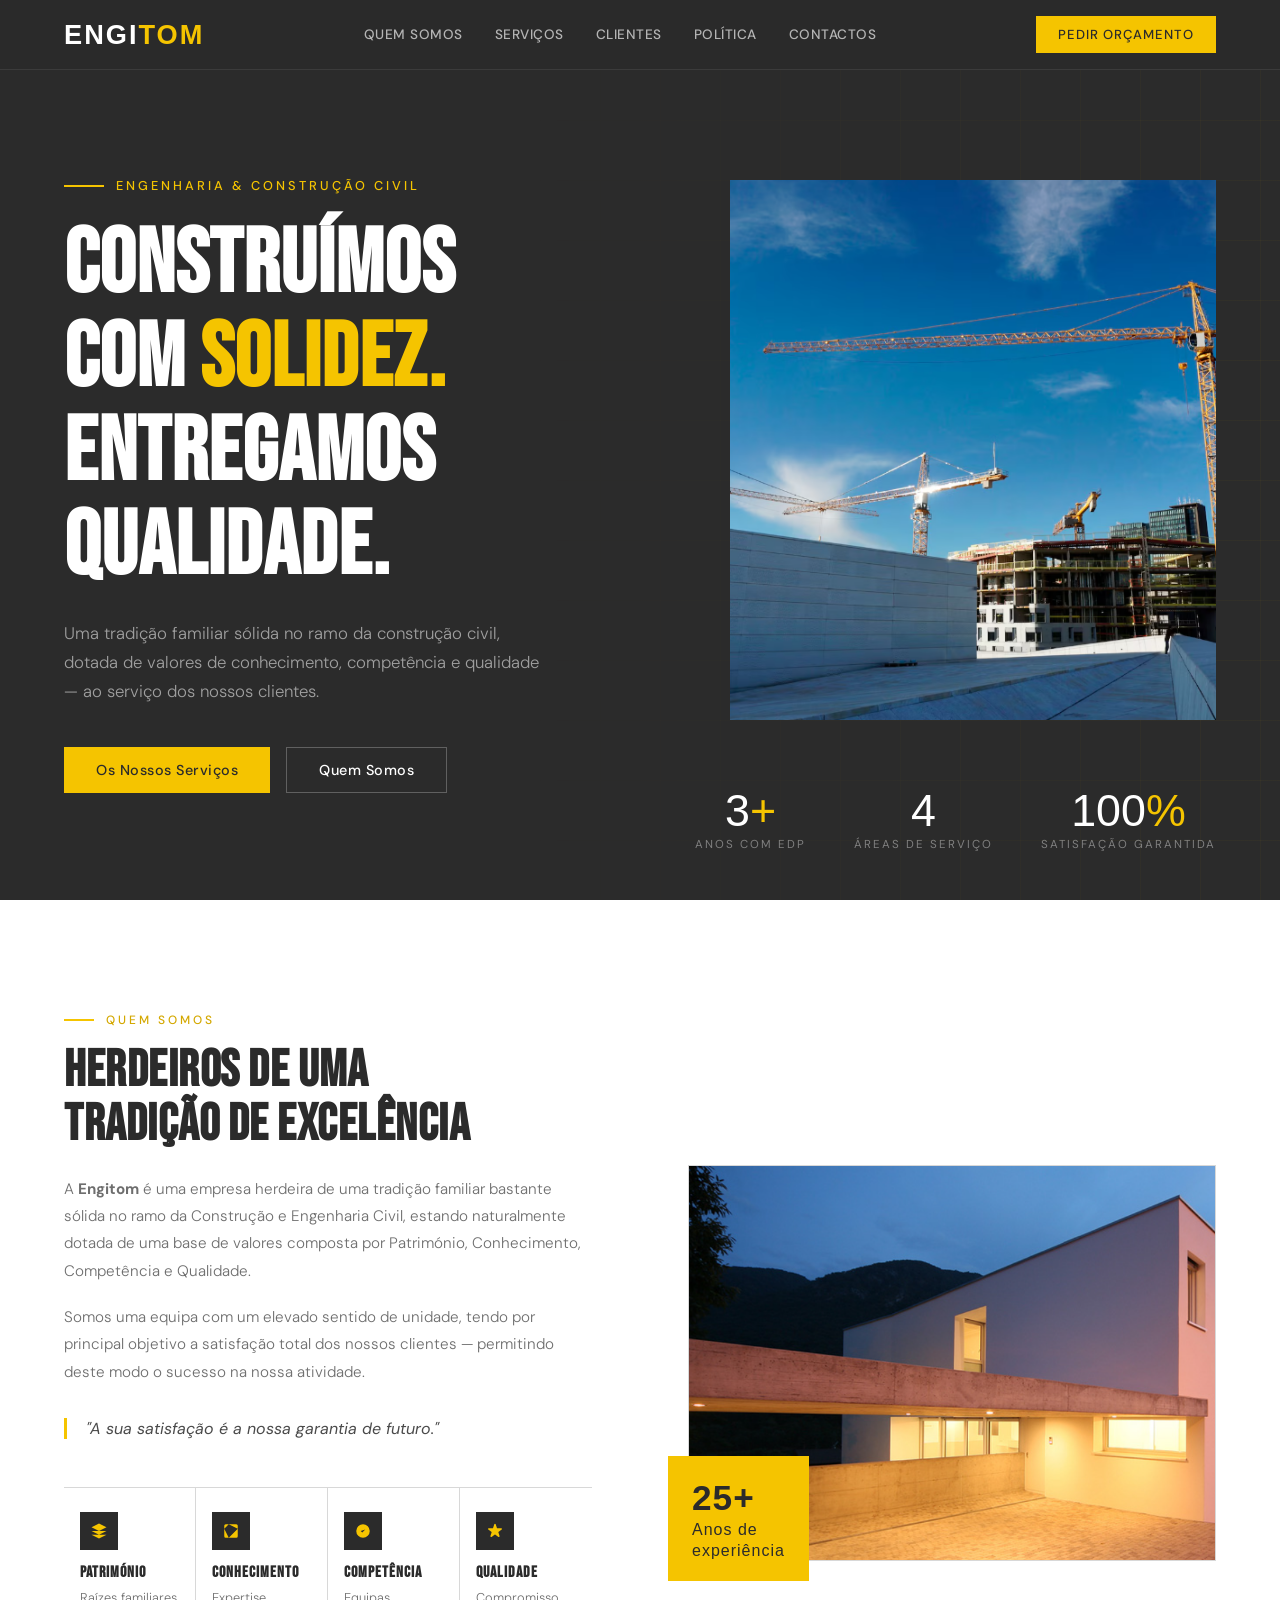
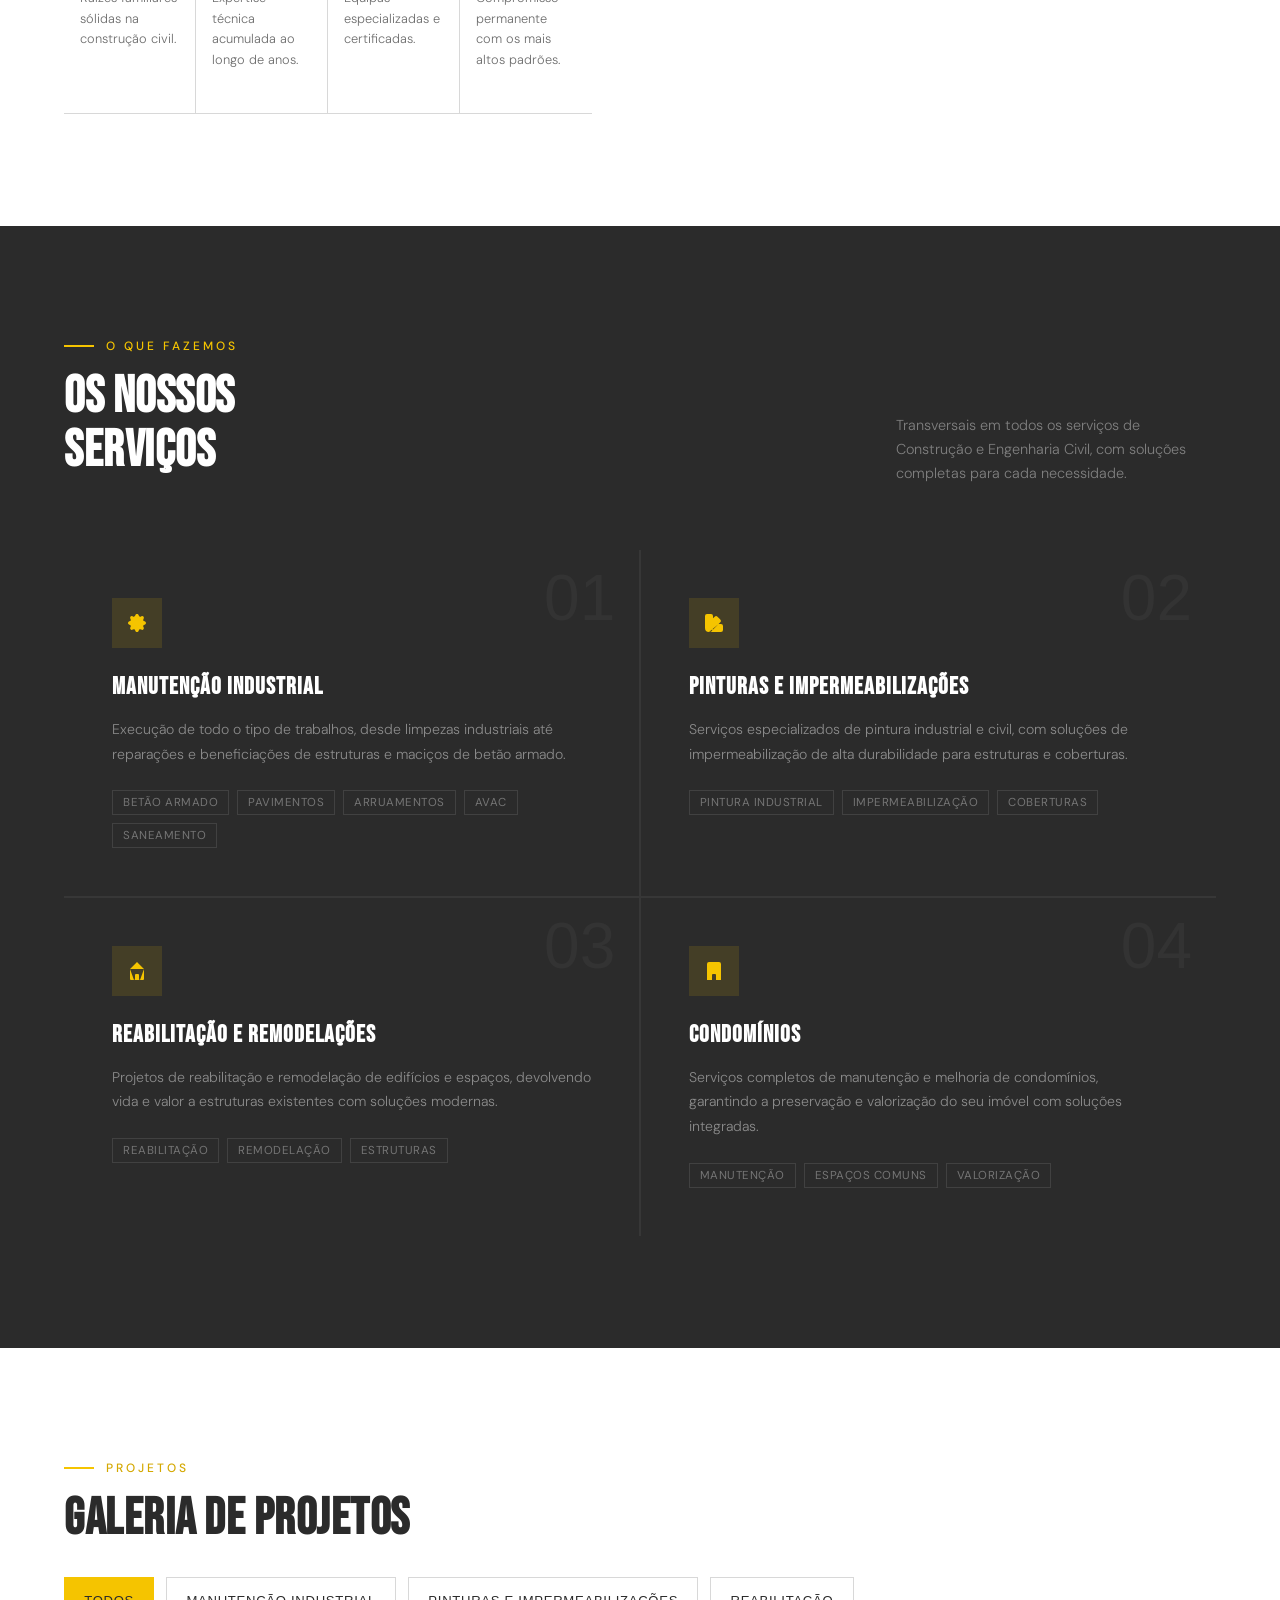
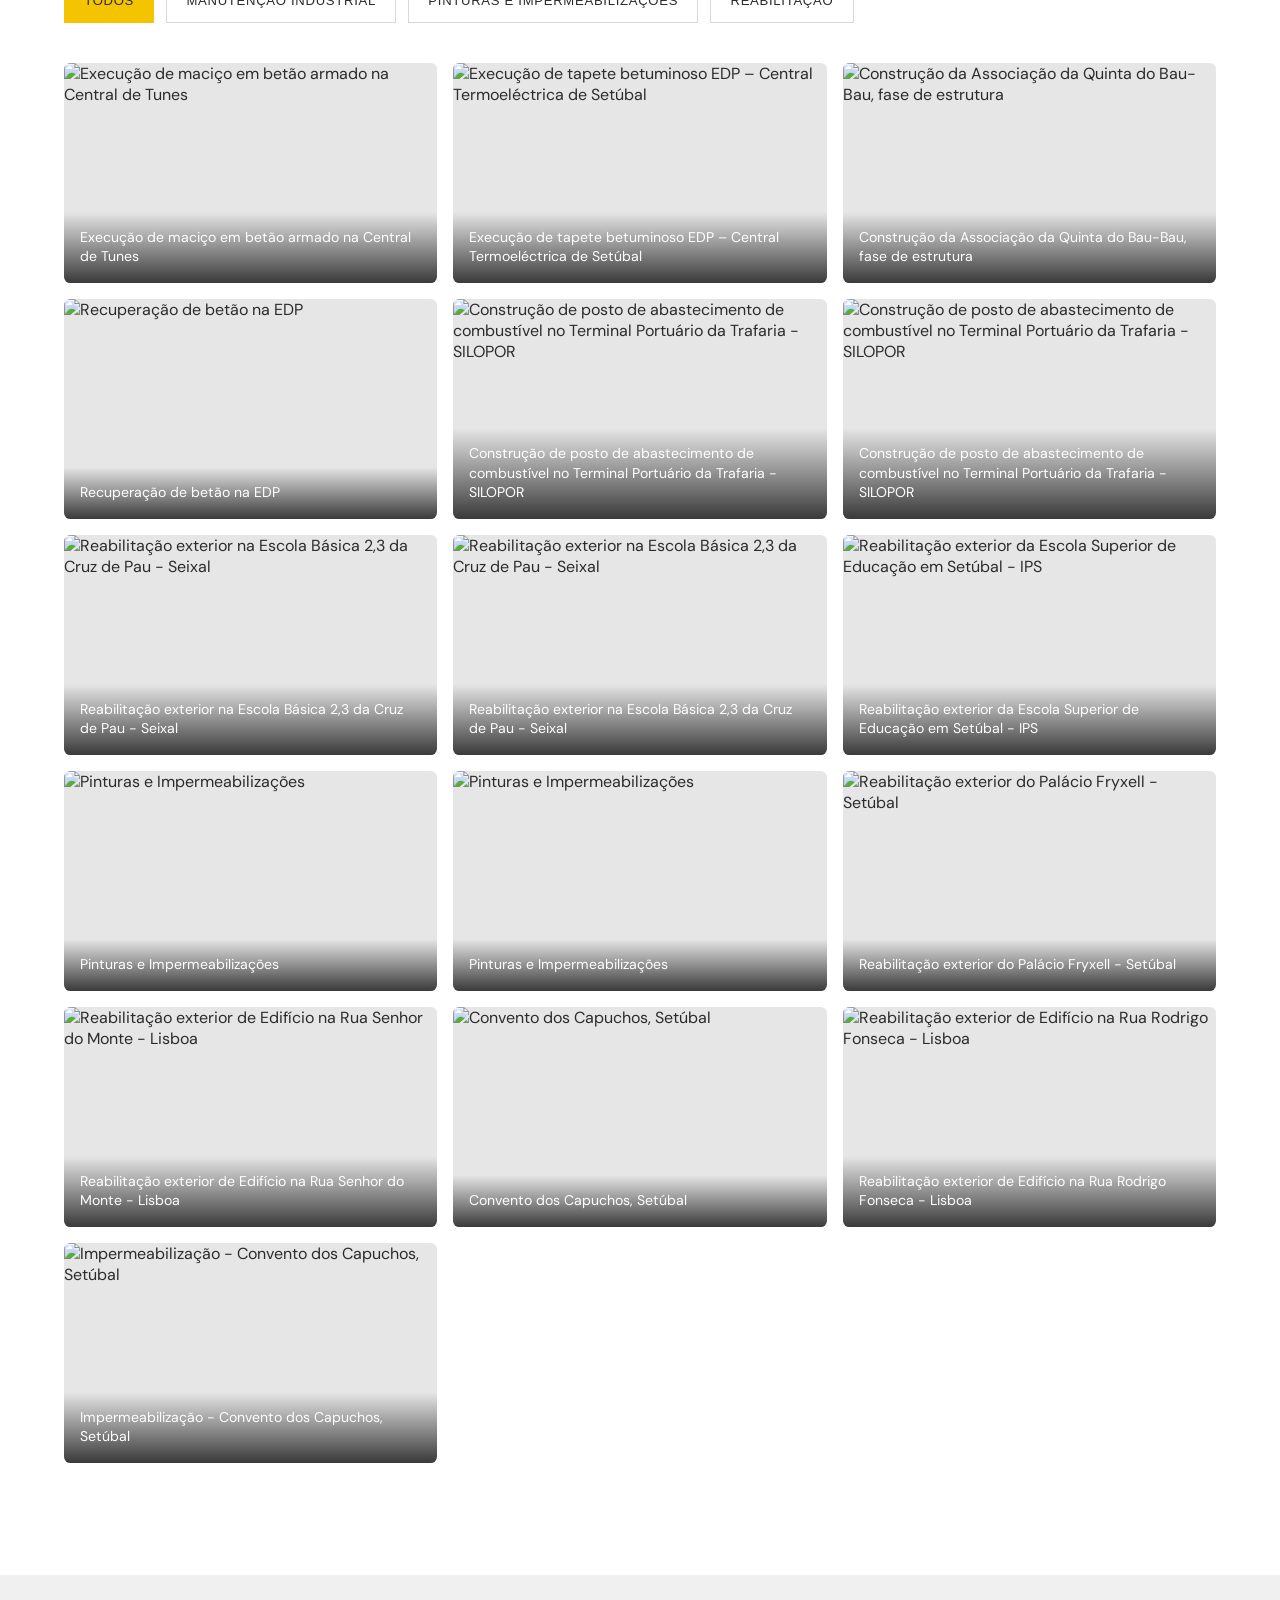
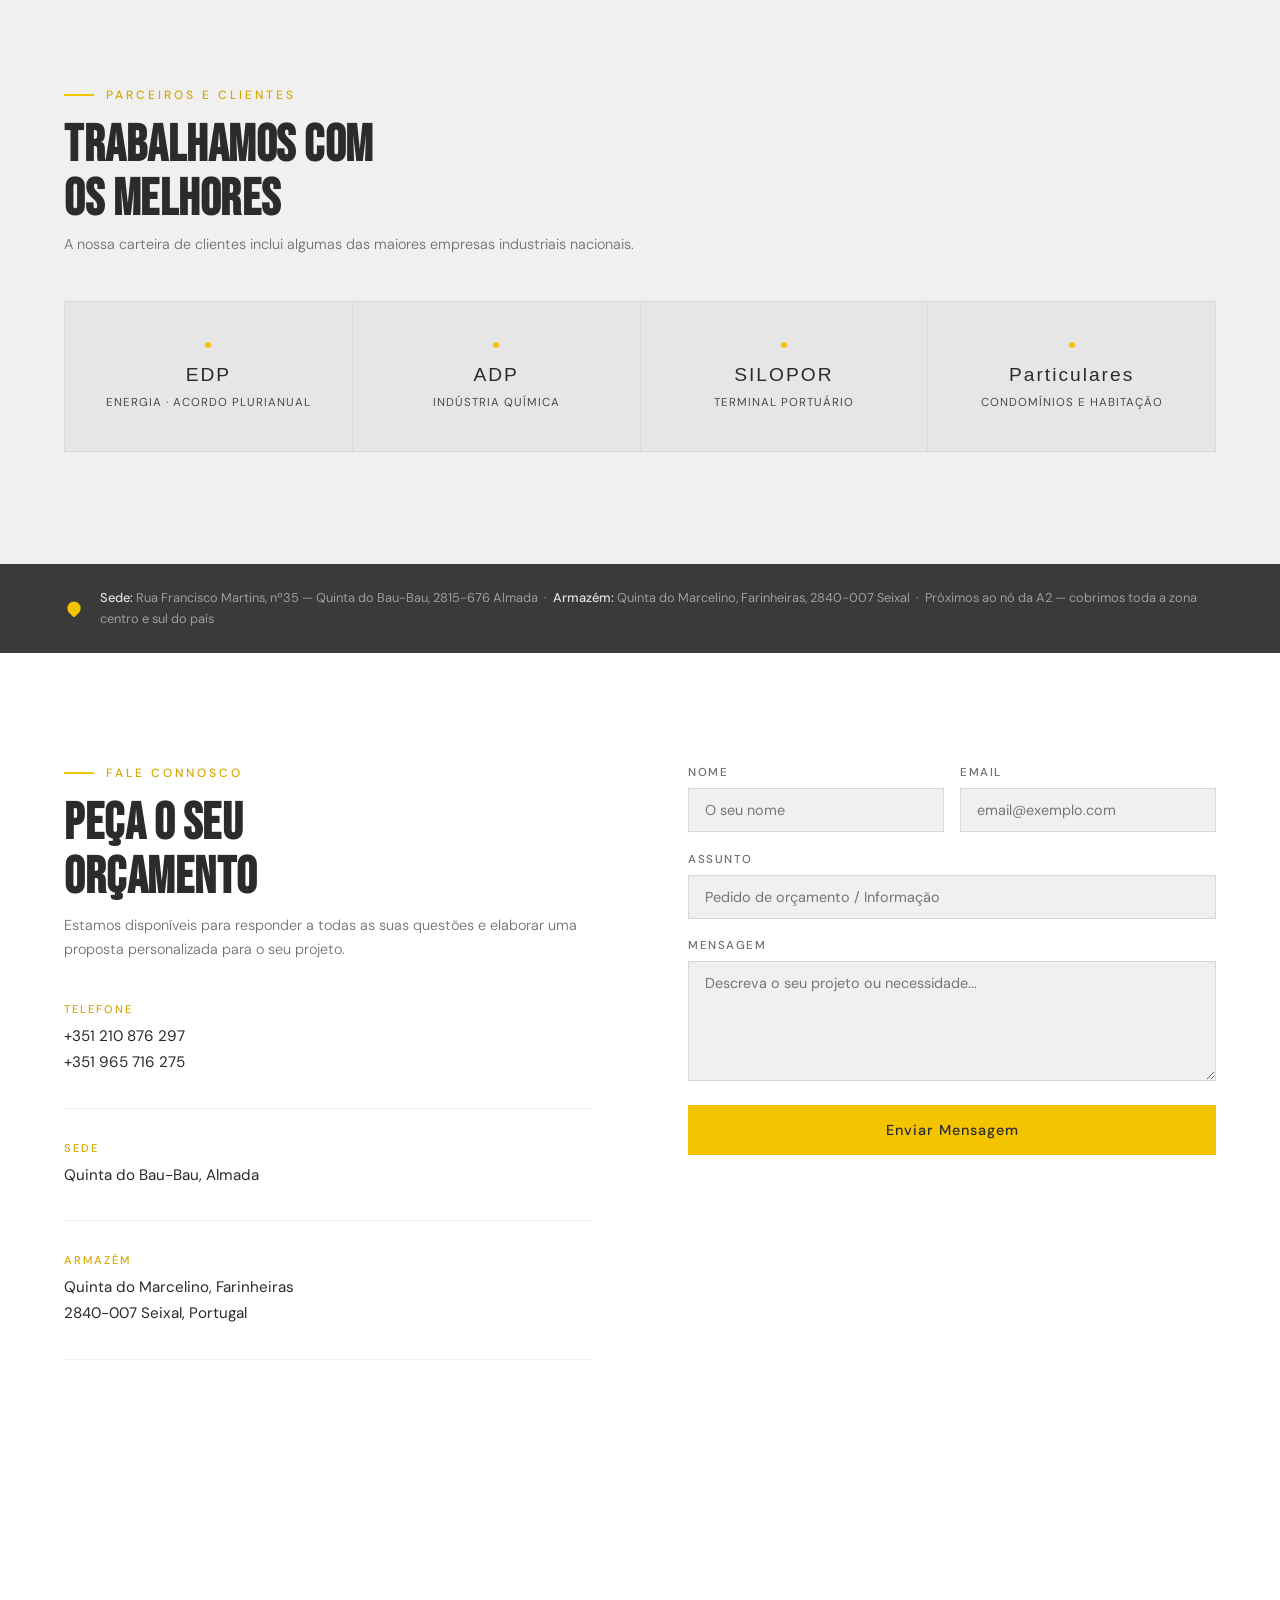
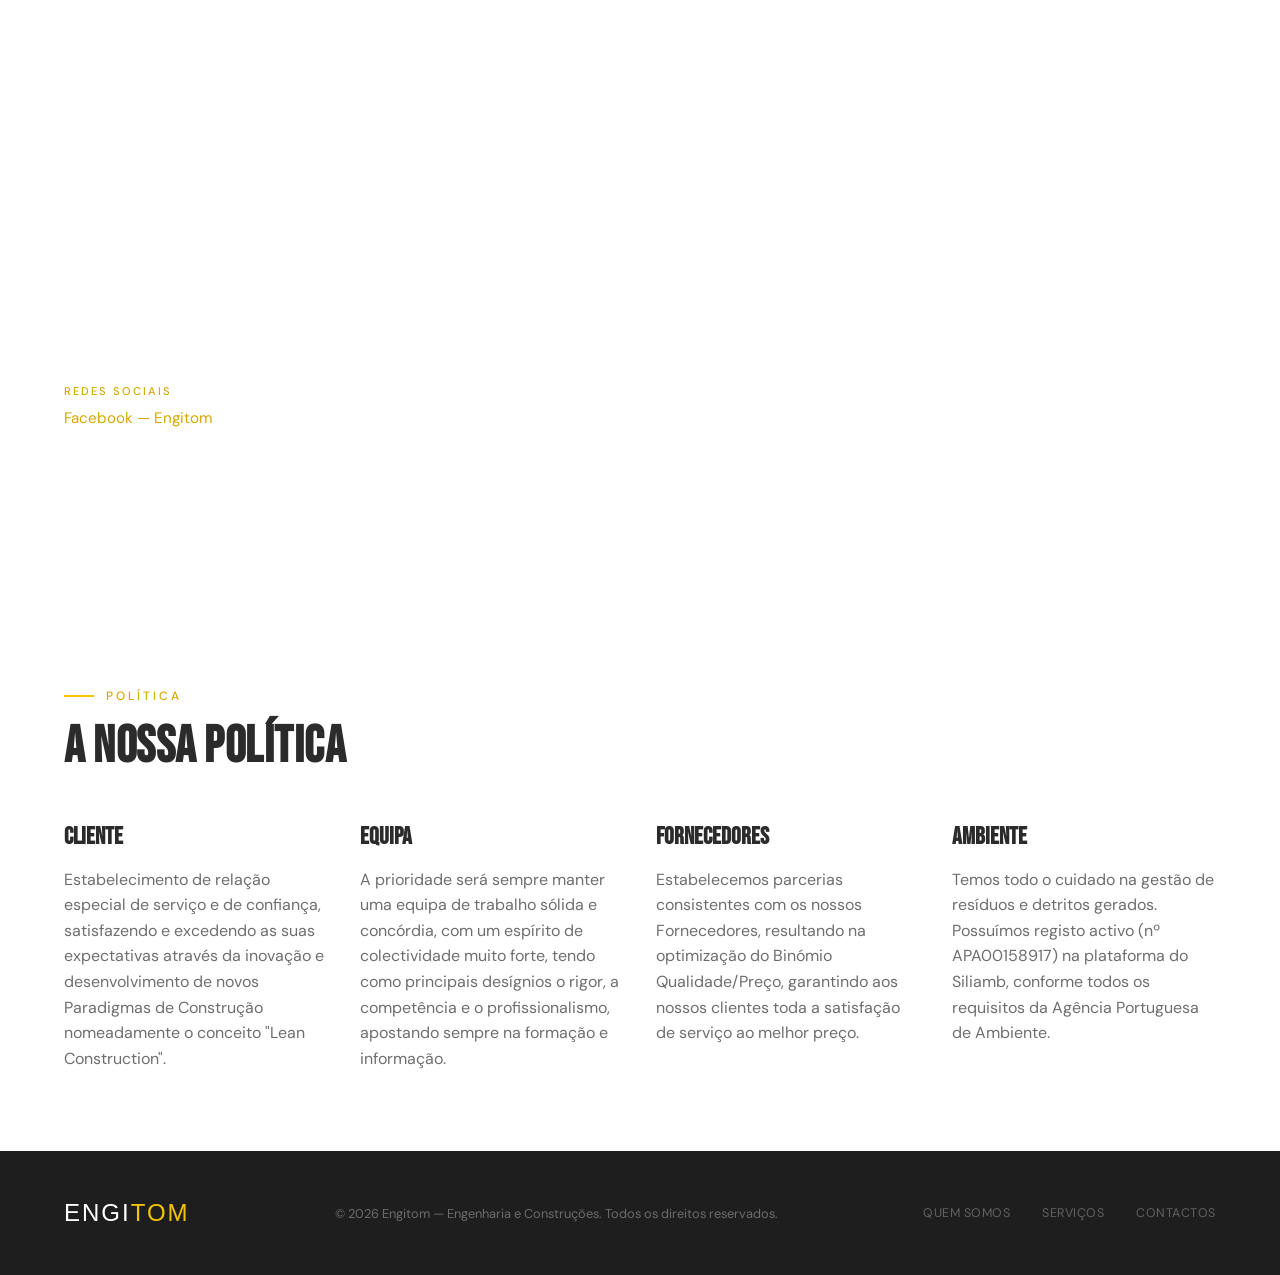
==== commit b255effc: "images" ====
--- a/index.html
+++ b/index.html
@@ -227,9 +227,105 @@
     </div>
   </section>
 
+  <section class="projetos" id="projetos">
+    <div class="projetos-header fade-up">
+      <div>
+        <div class="section-eyebrow">
+          <div class="section-eyebrow-line"></div>
+          <span>Projetos</span>
+        </div>
+        <h2 class="section-title">Galeria de Projetos</h2>
+      </div>
+      <div class="projetos-filters">
+        <button type="button" class="filter-btn active" data-filter="all">Todos</button>
+        <button type="button" class="filter-btn" data-filter="manutencao">Manutenção Industrial</button>
+        <button type="button" class="filter-btn" data-filter="pinturas">Pinturas e Impermeabilizações</button>
+        <button type="button" class="filter-btn" data-filter="reabilitacao">Reabilitação</button>
+      </div>
+    </div>
+
+    <div class="projetos-grid fade-up">
+      <article class="gallery-item" data-category="manutencao" data-caption="Execução de maciço em betão armado na Central de Tunes">
+        <img src="https://www.engitom.pt/images/com_droppics/20/macicomanutencaoindustrial.jpg" alt="Execução de maciço em betão armado na Central de Tunes">
+        <div class="gallery-item-caption">Execução de maciço em betão armado na Central de Tunes</div>
+      </article>
+      <article class="gallery-item" data-category="manutencao" data-caption="Execução de tapete betuminoso EDP – Central Termoeléctrica de Setúbal">
+        <img src="https://www.engitom.pt/images/com_droppics/20/betuminosomanutencaoindustrial.jpg" alt="Execução de tapete betuminoso EDP – Central Termoeléctrica de Setúbal">
+        <div class="gallery-item-caption">Execução de tapete betuminoso EDP – Central Termoeléctrica de Setúbal</div>
+      </article>
+      <article class="gallery-item" data-category="manutencao" data-caption="Construção da Associação da Quinta do Bau-Bau, fase de estrutura">
+        <img src="https://www.engitom.pt/images/com_droppics/20/estrutura2manutencaoindustrial.jpg" alt="Construção da Associação da Quinta do Bau-Bau, fase de estrutura">
+        <div class="gallery-item-caption">Construção da Associação da Quinta do Bau-Bau, fase de estrutura</div>
+      </article>
+      <article class="gallery-item" data-category="manutencao" data-caption="Recuperação de betão na EDP">
+        <img src="https://www.engitom.pt/images/com_droppics/20/recuperacaobetaoedp.jpg" alt="Recuperação de betão na EDP">
+        <div class="gallery-item-caption">Recuperação de betão na EDP</div>
+      </article>
+      <article class="gallery-item" data-category="manutencao" data-caption="Construção de posto de abastecimento de combustível no Terminal Portuário da Trafaria - SILOPOR">
+        <img src="https://www.engitom.pt/images/com_droppics/20/manutencaoindustrial8.jpg" alt="Construção de posto de abastecimento de combustível no Terminal Portuário da Trafaria - SILOPOR">
+        <div class="gallery-item-caption">Construção de posto de abastecimento de combustível no Terminal Portuário da Trafaria - SILOPOR</div>
+      </article>
+      <article class="gallery-item" data-category="manutencao" data-caption="Construção de posto de abastecimento de combustível no Terminal Portuário da Trafaria - SILOPOR">
+        <img src="https://www.engitom.pt/images/com_droppics/20/manutencaoindustrial1.jpg" alt="Construção de posto de abastecimento de combustível no Terminal Portuário da Trafaria - SILOPOR">
+        <div class="gallery-item-caption">Construção de posto de abastecimento de combustível no Terminal Portuário da Trafaria - SILOPOR</div>
+      </article>
+      <article class="gallery-item" data-category="pinturas" data-caption="Reabilitação exterior na Escola Básica 2,3 da Cruz de Pau - Seixal">
+        <img src="https://www.engitom.pt/images/com_droppics/21/PinturaseImpermeabilizacoes1.jpg" alt="Reabilitação exterior na Escola Básica 2,3 da Cruz de Pau - Seixal">
+        <div class="gallery-item-caption">Reabilitação exterior na Escola Básica 2,3 da Cruz de Pau - Seixal</div>
+      </article>
+      <article class="gallery-item" data-category="pinturas" data-caption="Reabilitação exterior na Escola Básica 2,3 da Cruz de Pau - Seixal">
+        <img src="https://www.engitom.pt/images/com_droppics/21/PinturaseImpermeabilizacoes2.jpg" alt="Reabilitação exterior na Escola Básica 2,3 da Cruz de Pau - Seixal">
+        <div class="gallery-item-caption">Reabilitação exterior na Escola Básica 2,3 da Cruz de Pau - Seixal</div>
+      </article>
+      <article class="gallery-item" data-category="pinturas" data-caption="Reabilitação exterior da Escola Superior de Educação em Setúbal - IPS">
+        <img src="https://www.engitom.pt/images/com_droppics/21/PinturaseImpermeabilizacoes3.jpg" alt="Reabilitação exterior da Escola Superior de Educação em Setúbal - IPS">
+        <div class="gallery-item-caption">Reabilitação exterior da Escola Superior de Educação em Setúbal - IPS</div>
+      </article>
+      <article class="gallery-item" data-category="pinturas" data-caption="Pinturas e Impermeabilizações">
+        <img src="https://www.engitom.pt/images/com_droppics/21/PinturaseImpermeabilizacoes4.jpg" alt="Pinturas e Impermeabilizações">
+        <div class="gallery-item-caption">Pinturas e Impermeabilizações</div>
+      </article>
+      <article class="gallery-item" data-category="pinturas" data-caption="Pinturas e Impermeabilizações">
+        <img src="https://www.engitom.pt/images/com_droppics/21/PinturaseImpermeabilizacoes5.jpg" alt="Pinturas e Impermeabilizações">
+        <div class="gallery-item-caption">Pinturas e Impermeabilizações</div>
+      </article>
+      <article class="gallery-item" data-category="reabilitacao" data-caption="Reabilitação exterior do Palácio Fryxell - Setúbal">
+        <img src="https://www.engitom.pt/images/com_droppics/22/reabilitacaodeedificiosantigos2.jpg" alt="Reabilitação exterior do Palácio Fryxell - Setúbal">
+        <div class="gallery-item-caption">Reabilitação exterior do Palácio Fryxell - Setúbal</div>
+      </article>
+      <article class="gallery-item" data-category="reabilitacao" data-caption="Reabilitação exterior de Edifício na Rua Senhor do Monte - Lisboa">
+        <img src="https://www.engitom.pt/images/com_droppics/22/reabilitacaodeedificiosantigos1.jpg" alt="Reabilitação exterior de Edifício na Rua Senhor do Monte - Lisboa">
+        <div class="gallery-item-caption">Reabilitação exterior de Edifício na Rua Senhor do Monte - Lisboa</div>
+      </article>
+      <article class="gallery-item" data-category="reabilitacao" data-caption="Convento dos Capuchos, Setúbal">
+        <img src="https://www.engitom.pt/images/com_droppics/22/reabilitacaodeedificiosantigos3.jpg" alt="Convento dos Capuchos, Setúbal">
+        <div class="gallery-item-caption">Convento dos Capuchos, Setúbal</div>
+      </article>
+      <article class="gallery-item" data-category="reabilitacao" data-caption="Reabilitação exterior de Edifício na Rua Rodrigo Fonseca - Lisboa">
+        <img src="https://www.engitom.pt/images/com_droppics/22/reabilitacaodeedificiosantigos4.jpg" alt="Reabilitação exterior de Edifício na Rua Rodrigo Fonseca - Lisboa">
+        <div class="gallery-item-caption">Reabilitação exterior de Edifício na Rua Rodrigo Fonseca - Lisboa</div>
+      </article>
+      <article class="gallery-item" data-category="reabilitacao" data-caption="Impermeabilização - Convento dos Capuchos, Setúbal">
+        <img src="https://www.engitom.pt/images/com_droppics/22/reabilitacaodeedificiosantigos5.jpg" alt="Impermeabilização - Convento dos Capuchos, Setúbal">
+        <div class="gallery-item-caption">Impermeabilização - Convento dos Capuchos, Setúbal</div>
+      </article>
+    </div>
+  </section>
+
+  <div class="project-lightbox" aria-hidden="true">
+    <div class="lightbox-inner">
+      <button type="button" class="lightbox-close" aria-label="Fechar">×</button>
+      <img class="lightbox-image" src="" alt="" />
+      <div class="lightbox-caption"></div>
+      <button type="button" class="lightbox-prev" aria-label="Imagem anterior">‹</button>
+      <button type="button" class="lightbox-next" aria-label="Próxima imagem">›</button>
+    </div>
+  </div>
+
   <!-- ═══════════════════════════════════════
        CLIENTES
   ════════════════════════════════════════ -->
+
   <section class="clientes" id="clientes">
 
     <div class="fade-up">
@@ -413,7 +509,7 @@
   </footer>
 
   <!-- JS -->
-  <script src="script (1).js"></script>
+  <script src="script.js"></script>
 
 </body>
 </html>
--- a/style.css
+++ b/style.css
@@ -842,6 +842,199 @@
   color: var(--yellow);
 }
 
+/* ─── PROJETOS / GALERIA ─────────────────────── */
+
+.projetos {
+  background: var(--white);
+}
+
+.projetos-header {
+  display: flex;
+  justify-content: space-between;
+  align-items: center;
+  gap: 2rem;
+  flex-wrap: wrap;
+  margin-bottom: 2.5rem;
+}
+
+.projetos-filters {
+  display: flex;
+  flex-wrap: wrap;
+  gap: 0.75rem;
+}
+
+.filter-btn {
+  border: 1px solid var(--border);
+  background: transparent;
+  color: var(--dark);
+  padding: 0.9rem 1.2rem;
+  font-size: 0.82rem;
+  font-weight: 500;
+  text-transform: uppercase;
+  letter-spacing: 0.7px;
+  cursor: pointer;
+  transition: all 0.2s ease;
+}
+
+.filter-btn.active {
+  background: var(--yellow);
+  border-color: var(--yellow);
+  color: var(--dark);
+}
+
+.filter-btn:hover {
+  border-color: var(--yellow);
+  color: var(--dark);
+}
+
+.projetos-grid {
+  display: grid;
+  grid-template-columns: repeat(3, minmax(0, 1fr));
+  gap: 1rem;
+}
+
+.gallery-item {
+  position: relative;
+  overflow: hidden;
+  cursor: pointer;
+  height: 220px;
+  background: var(--bg2);
+  border-radius: 0.4rem;
+}
+
+.gallery-item img {
+  width: 100%;
+  height: 100%;
+  object-fit: cover;
+  display: block;
+  transition: transform 0.4s ease;
+}
+
+.gallery-item:hover img {
+  transform: scale(1.05);
+}
+
+.gallery-item-caption {
+  position: absolute;
+  left: 0;
+  right: 0;
+  bottom: 0;
+  padding: 1rem;
+  background: linear-gradient(180deg, transparent, rgba(0, 0, 0, 0.75));
+  color: #fff;
+  font-size: 0.88rem;
+  line-height: 1.4;
+}
+
+.project-lightbox {
+  position: fixed;
+  inset: 0;
+  background: rgba(0, 0, 0, 0.94);
+  display: none;
+  align-items: center;
+  justify-content: center;
+  padding: 2rem;
+  z-index: 200;
+}
+
+.project-lightbox.active {
+  display: flex;
+}
+
+.lightbox-inner {
+  position: relative;
+  width: min(1100px, 100%);
+  max-height: calc(100vh - 4rem);
+  display: flex;
+  flex-direction: column;
+}
+
+.lightbox-image {
+  width: 100%;
+  max-height: calc(100vh - 200px);
+  object-fit: contain;
+  border-radius: 0.4rem;
+  background: #111;
+}
+
+.lightbox-caption {
+  color: #f1f1f1;
+  margin-top: 1rem;
+  font-size: 0.95rem;
+  text-align: center;
+  line-height: 1.6;
+}
+
+.lightbox-close,
+.lightbox-prev,
+.lightbox-next {
+  position: absolute;
+  width: 44px;
+  height: 44px;
+  border: none;
+  background: rgba(255, 255, 255, 0.08);
+  color: #fff;
+  display: flex;
+  align-items: center;
+  justify-content: center;
+  cursor: pointer;
+  transition: background 0.2s ease;
+}
+
+.lightbox-close {
+  top: -18px;
+  right: -18px;
+  border-radius: 50%;
+  font-size: 1.3rem;
+}
+
+.lightbox-prev,
+.lightbox-next {
+  top: 50%;
+  transform: translateY(-50%);
+  border-radius: 50%;
+  font-size: 1.5rem;
+}
+
+.lightbox-prev {
+  left: -18px;
+}
+
+.lightbox-next {
+  right: -18px;
+}
+
+.lightbox-close:hover,
+.lightbox-prev:hover,
+.lightbox-next:hover {
+  background: rgba(255, 255, 255, 0.18);
+}
+
+@media (max-width: 900px) {
+  .projetos-grid {
+    grid-template-columns: 1fr;
+  }
+
+  .lightbox-inner {
+    max-height: calc(100vh - 2rem);
+  }
+
+  .lightbox-prev,
+  .lightbox-next {
+    top: unset;
+    bottom: 16px;
+    transform: none;
+  }
+
+  .lightbox-prev {
+    left: 20px;
+  }
+
+  .lightbox-next {
+    right: 20px;
+  }
+}
+
 /* ─── ANIMAÇÕES ─────────────────────────────── */
 
 .fade-up {
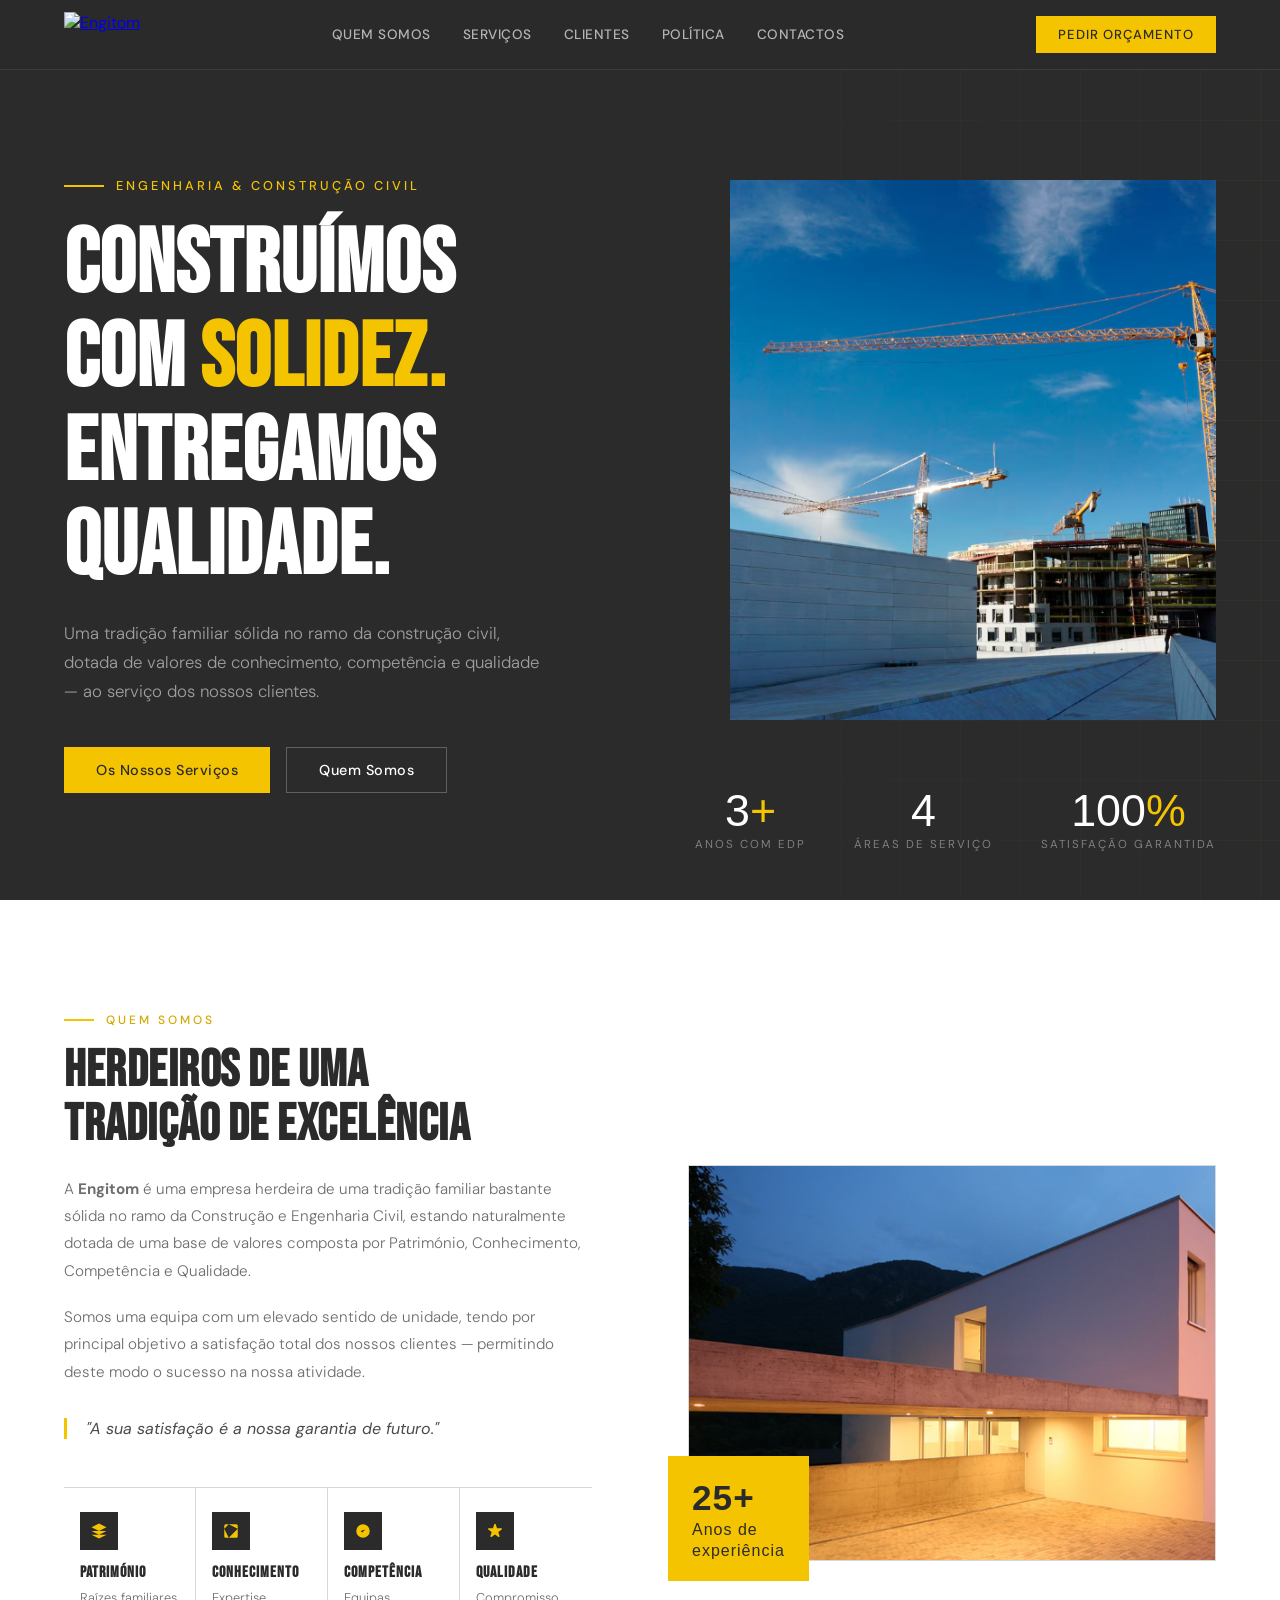
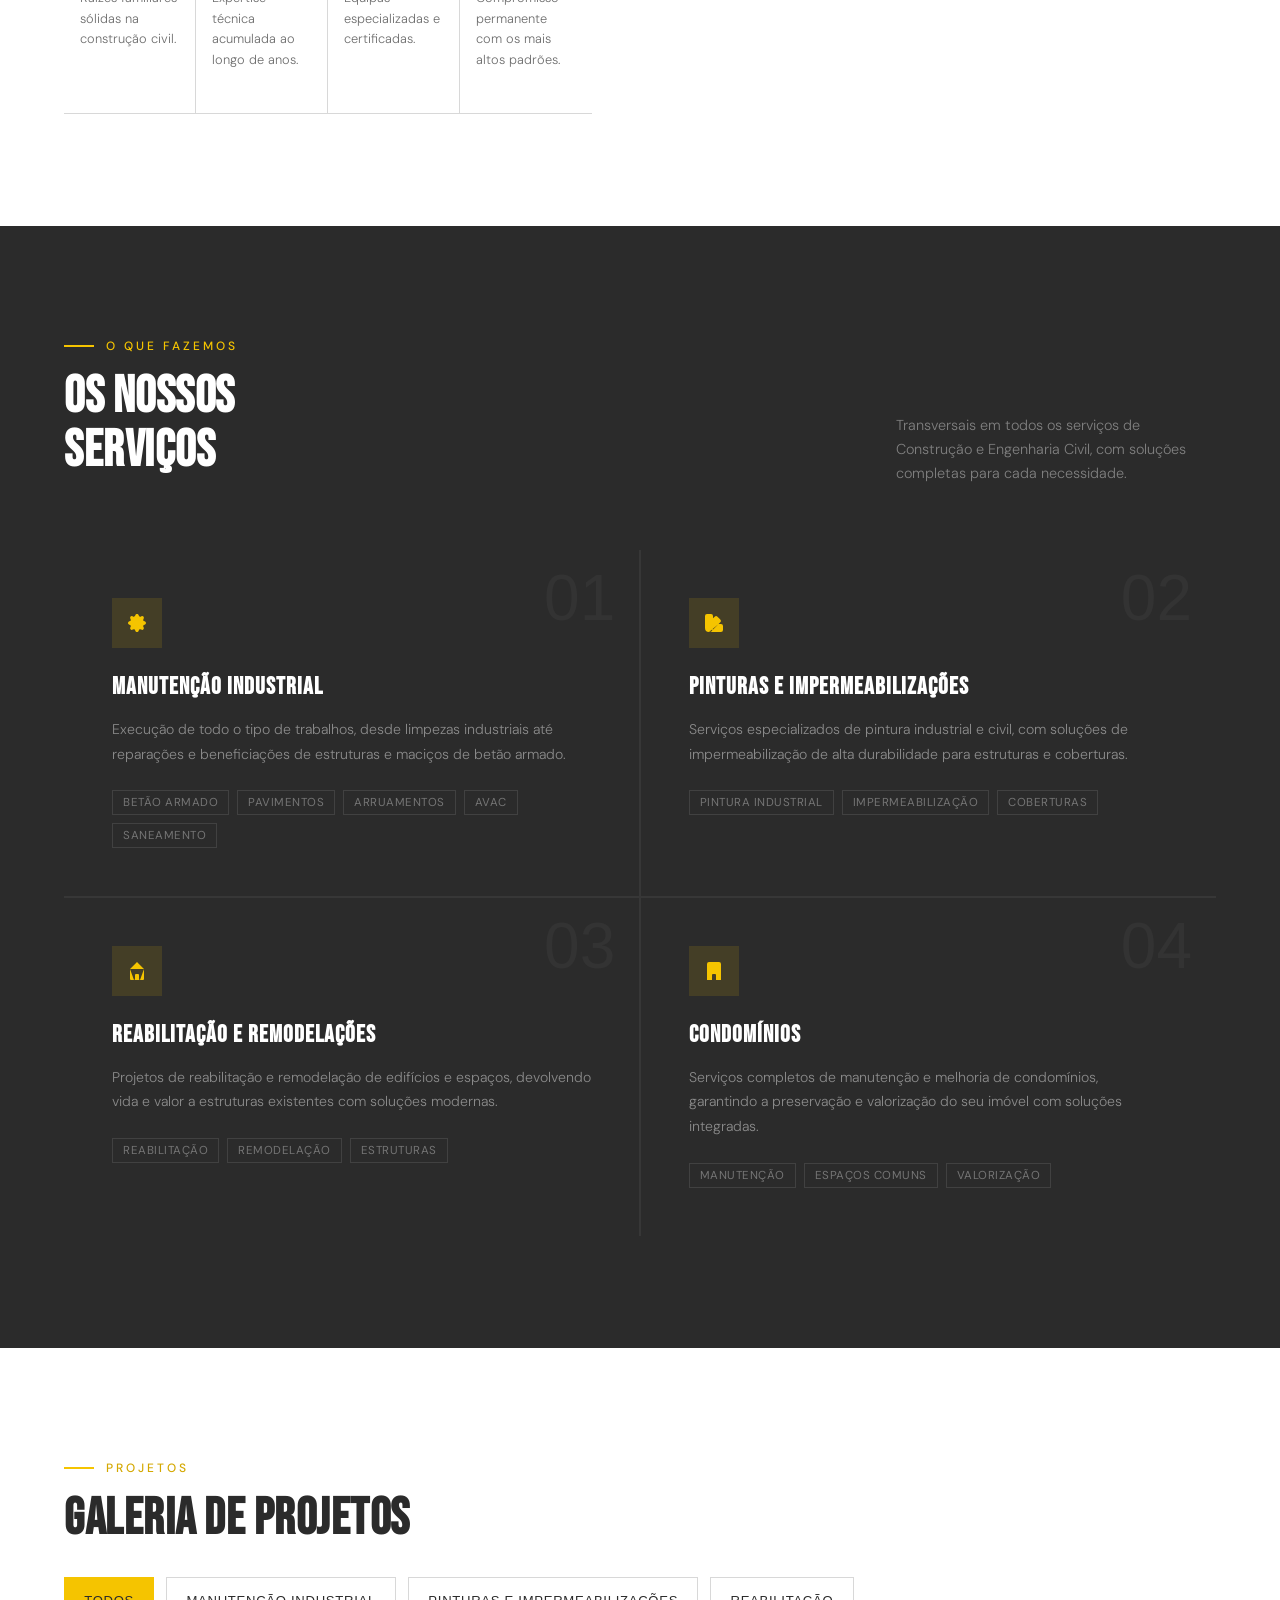
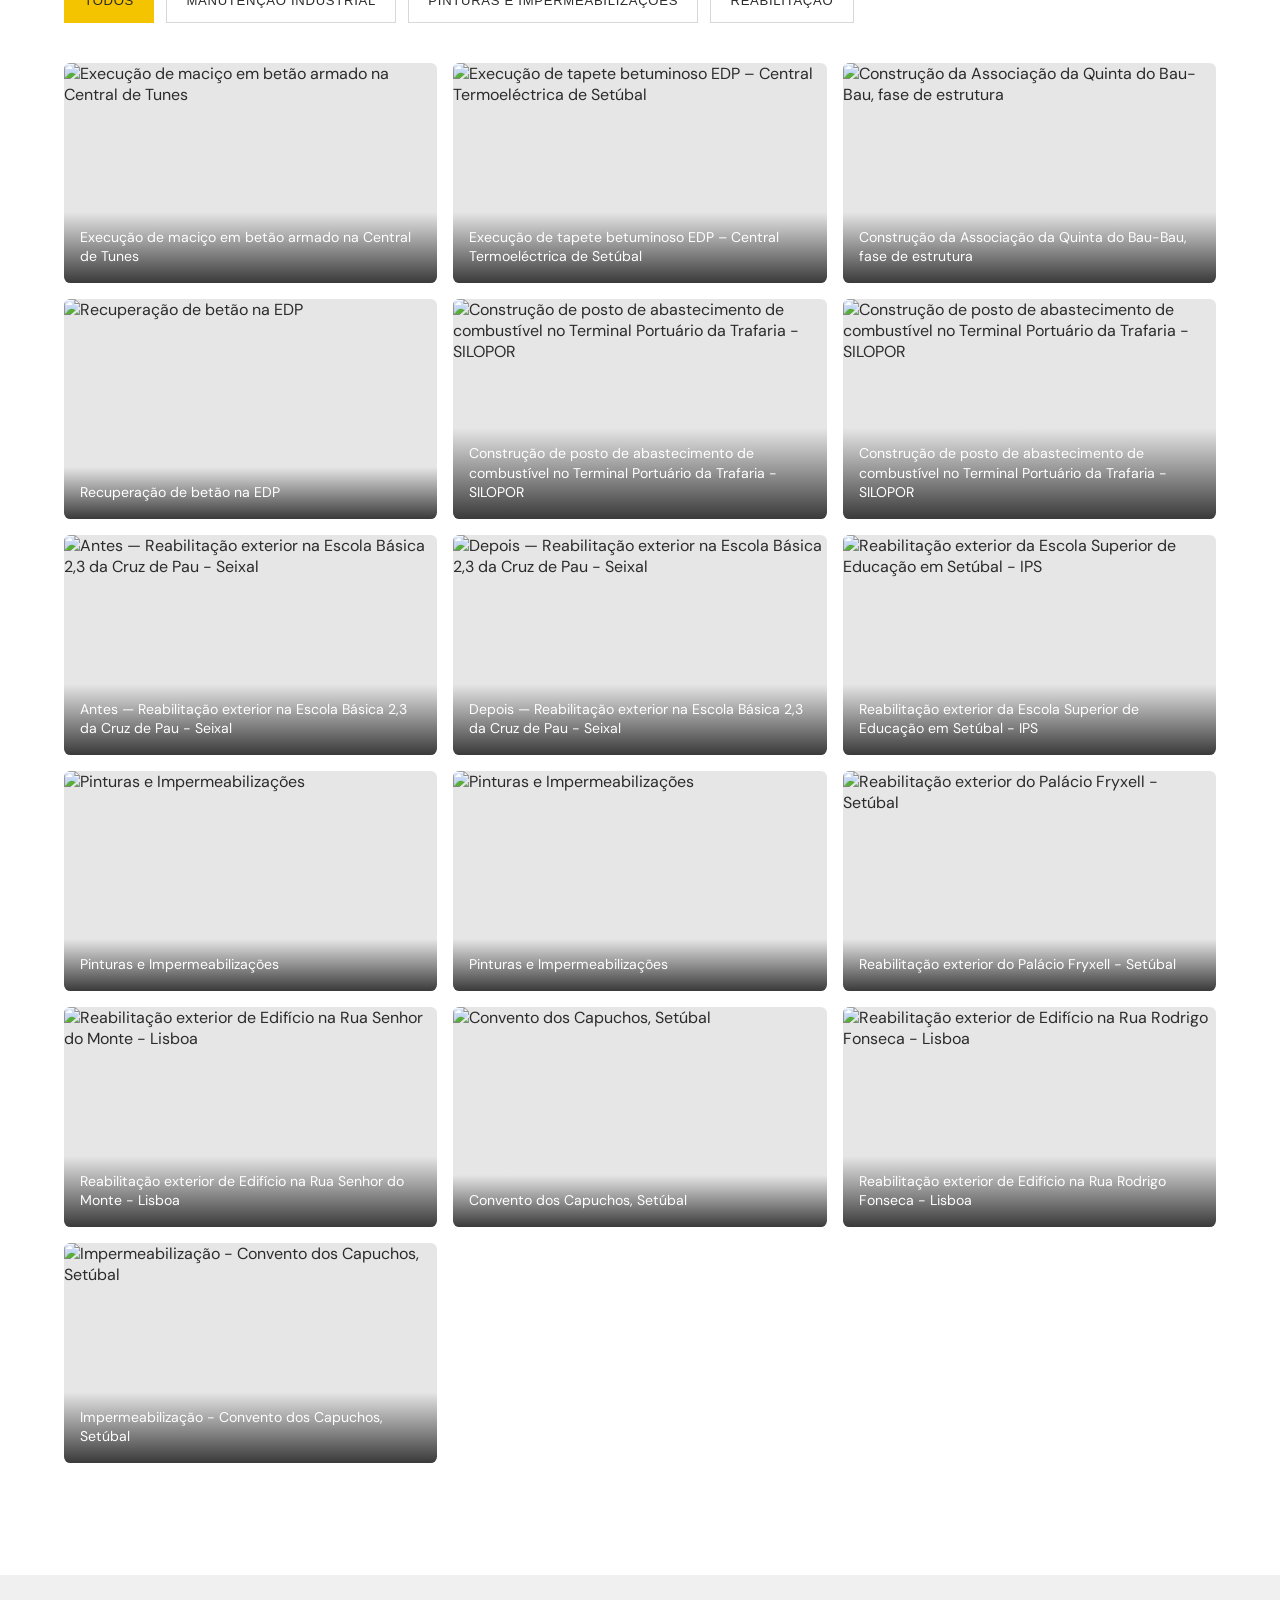
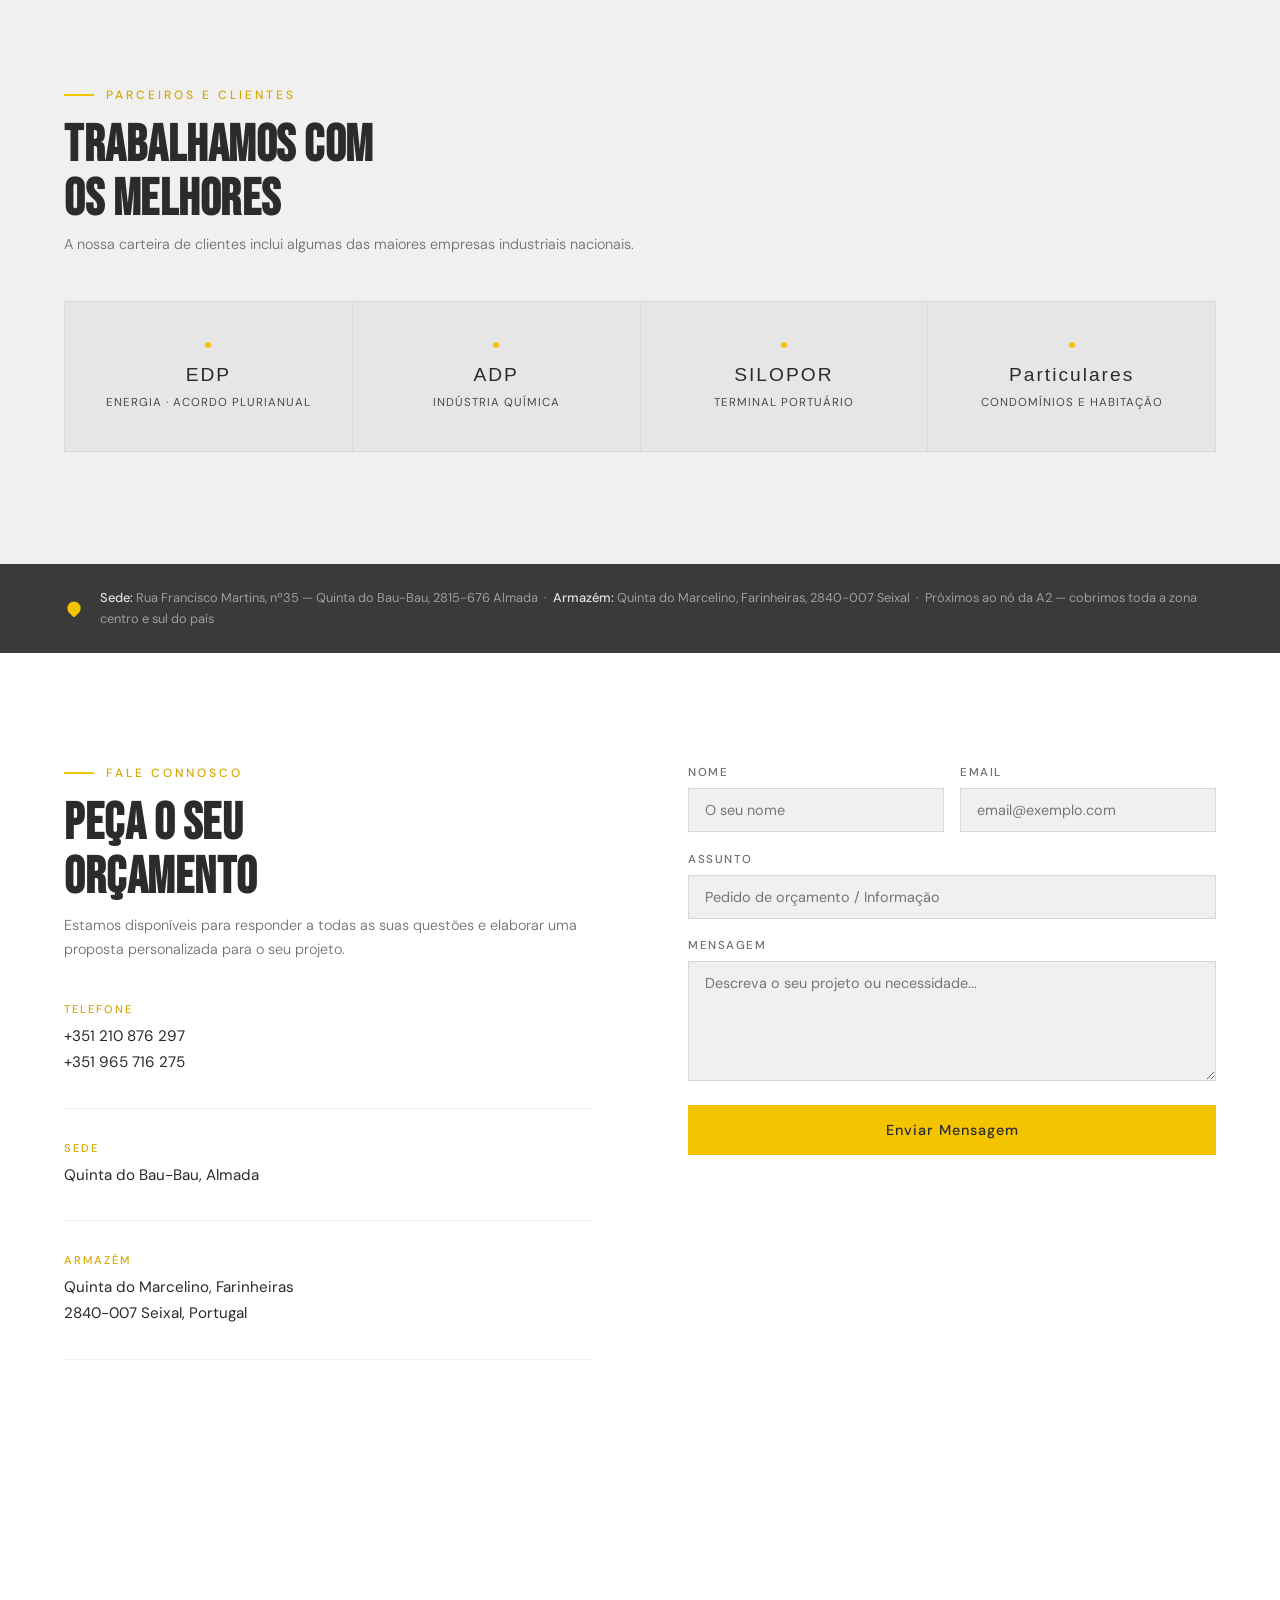
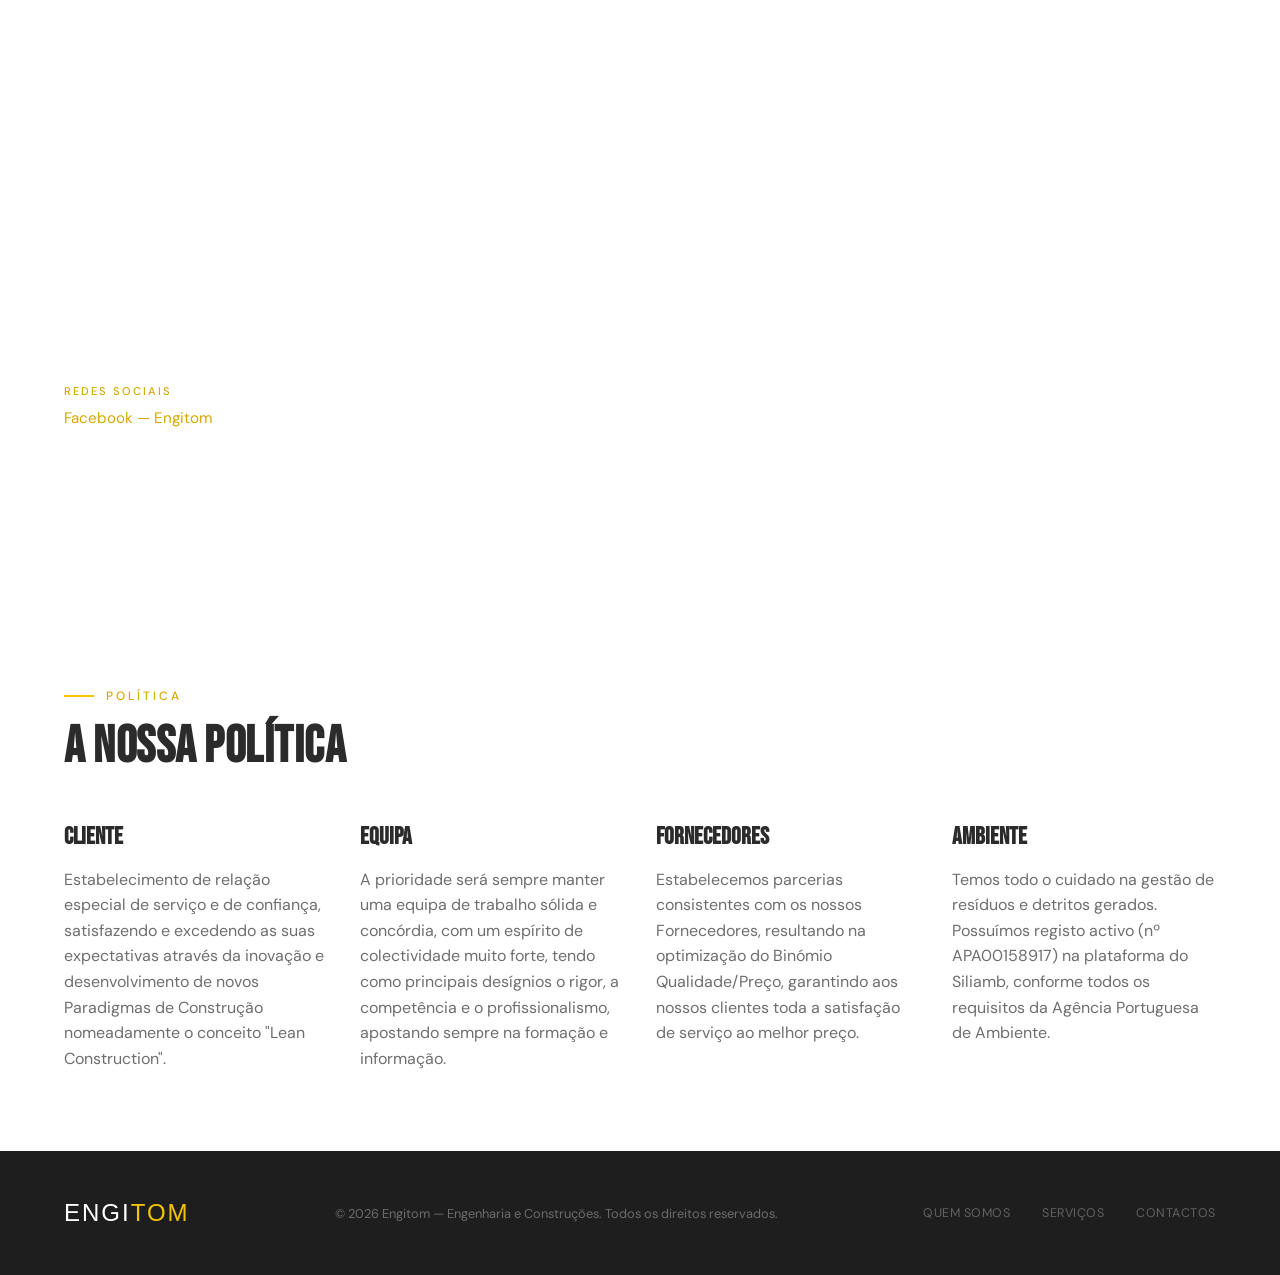
==== commit 3ee0b4cb: "update" ====
--- a/index.html
+++ b/index.html
@@ -20,7 +20,9 @@
        NAVEGAÇÃO
   ════════════════════════════════════════ -->
   <nav>
-    <a href="/" class="nav-logo" style="text-decoration:none;">ENGI<span>TOM</span></a>
+    <a href="/" class="nav-logo">
+      <img src="https://www.engitom.pt/images/logo_engitom.png" alt="Engitom" style="height: 45px;" />
+    </a>
     <div class="nav-links">
       <a href="#sobre">Quem Somos</a>
       <a href="#servicos">Serviços</a>
@@ -269,13 +271,13 @@
         <img src="https://www.engitom.pt/images/com_droppics/20/manutencaoindustrial1.jpg" alt="Construção de posto de abastecimento de combustível no Terminal Portuário da Trafaria - SILOPOR">
         <div class="gallery-item-caption">Construção de posto de abastecimento de combustível no Terminal Portuário da Trafaria - SILOPOR</div>
       </article>
-      <article class="gallery-item" data-category="pinturas" data-caption="Reabilitação exterior na Escola Básica 2,3 da Cruz de Pau - Seixal">
-        <img src="https://www.engitom.pt/images/com_droppics/21/PinturaseImpermeabilizacoes1.jpg" alt="Reabilitação exterior na Escola Básica 2,3 da Cruz de Pau - Seixal">
-        <div class="gallery-item-caption">Reabilitação exterior na Escola Básica 2,3 da Cruz de Pau - Seixal</div>
-      </article>
-      <article class="gallery-item" data-category="pinturas" data-caption="Reabilitação exterior na Escola Básica 2,3 da Cruz de Pau - Seixal">
-        <img src="https://www.engitom.pt/images/com_droppics/21/PinturaseImpermeabilizacoes2.jpg" alt="Reabilitação exterior na Escola Básica 2,3 da Cruz de Pau - Seixal">
-        <div class="gallery-item-caption">Reabilitação exterior na Escola Básica 2,3 da Cruz de Pau - Seixal</div>
+      <article class="gallery-item" data-category="pinturas" data-caption="Antes — Reabilitação exterior na Escola Básica 2,3 da Cruz de Pau - Seixal">
+        <img src="https://www.engitom.pt/images/com_droppics/21/PinturaseImpermeabilizacoes1.jpg" alt="Antes — Reabilitação exterior na Escola Básica 2,3 da Cruz de Pau - Seixal">
+        <div class="gallery-item-caption">Antes — Reabilitação exterior na Escola Básica 2,3 da Cruz de Pau - Seixal</div>
+      </article>
+      <article class="gallery-item" data-category="pinturas" data-caption="Depois — Reabilitação exterior na Escola Básica 2,3 da Cruz de Pau - Seixal">
+        <img src="https://www.engitom.pt/images/com_droppics/21/PinturaseImpermeabilizacoes2.jpg" alt="Depois — Reabilitação exterior na Escola Básica 2,3 da Cruz de Pau - Seixal">
+        <div class="gallery-item-caption">Depois — Reabilitação exterior na Escola Básica 2,3 da Cruz de Pau - Seixal</div>
       </article>
       <article class="gallery-item" data-category="pinturas" data-caption="Reabilitação exterior da Escola Superior de Educação em Setúbal - IPS">
         <img src="https://www.engitom.pt/images/com_droppics/21/PinturaseImpermeabilizacoes3.jpg" alt="Reabilitação exterior da Escola Superior de Educação em Setúbal - IPS">
--- a/style.css
+++ b/style.css
@@ -51,26 +51,13 @@
 }
 
 .nav-logo {
-  font-family: 'Barlow Condensed', Impact, sans-serif;
-  font-size: 1.7rem;
-  font-weight: 600;
-  letter-spacing: 2px;
-  color: var(--white);
-  text-decoration: none;
-  cursor: pointer;
+  display: flex;
+  align-items: center;
 }
 
 .hero,
 section {
   scroll-margin-top: 90px;
-}
-
-.nav-logo:hover {
-  color: var(--yellow-light);
-}
-
-.nav-logo span {
-  color: var(--yellow);
 }
 
 .nav-links {
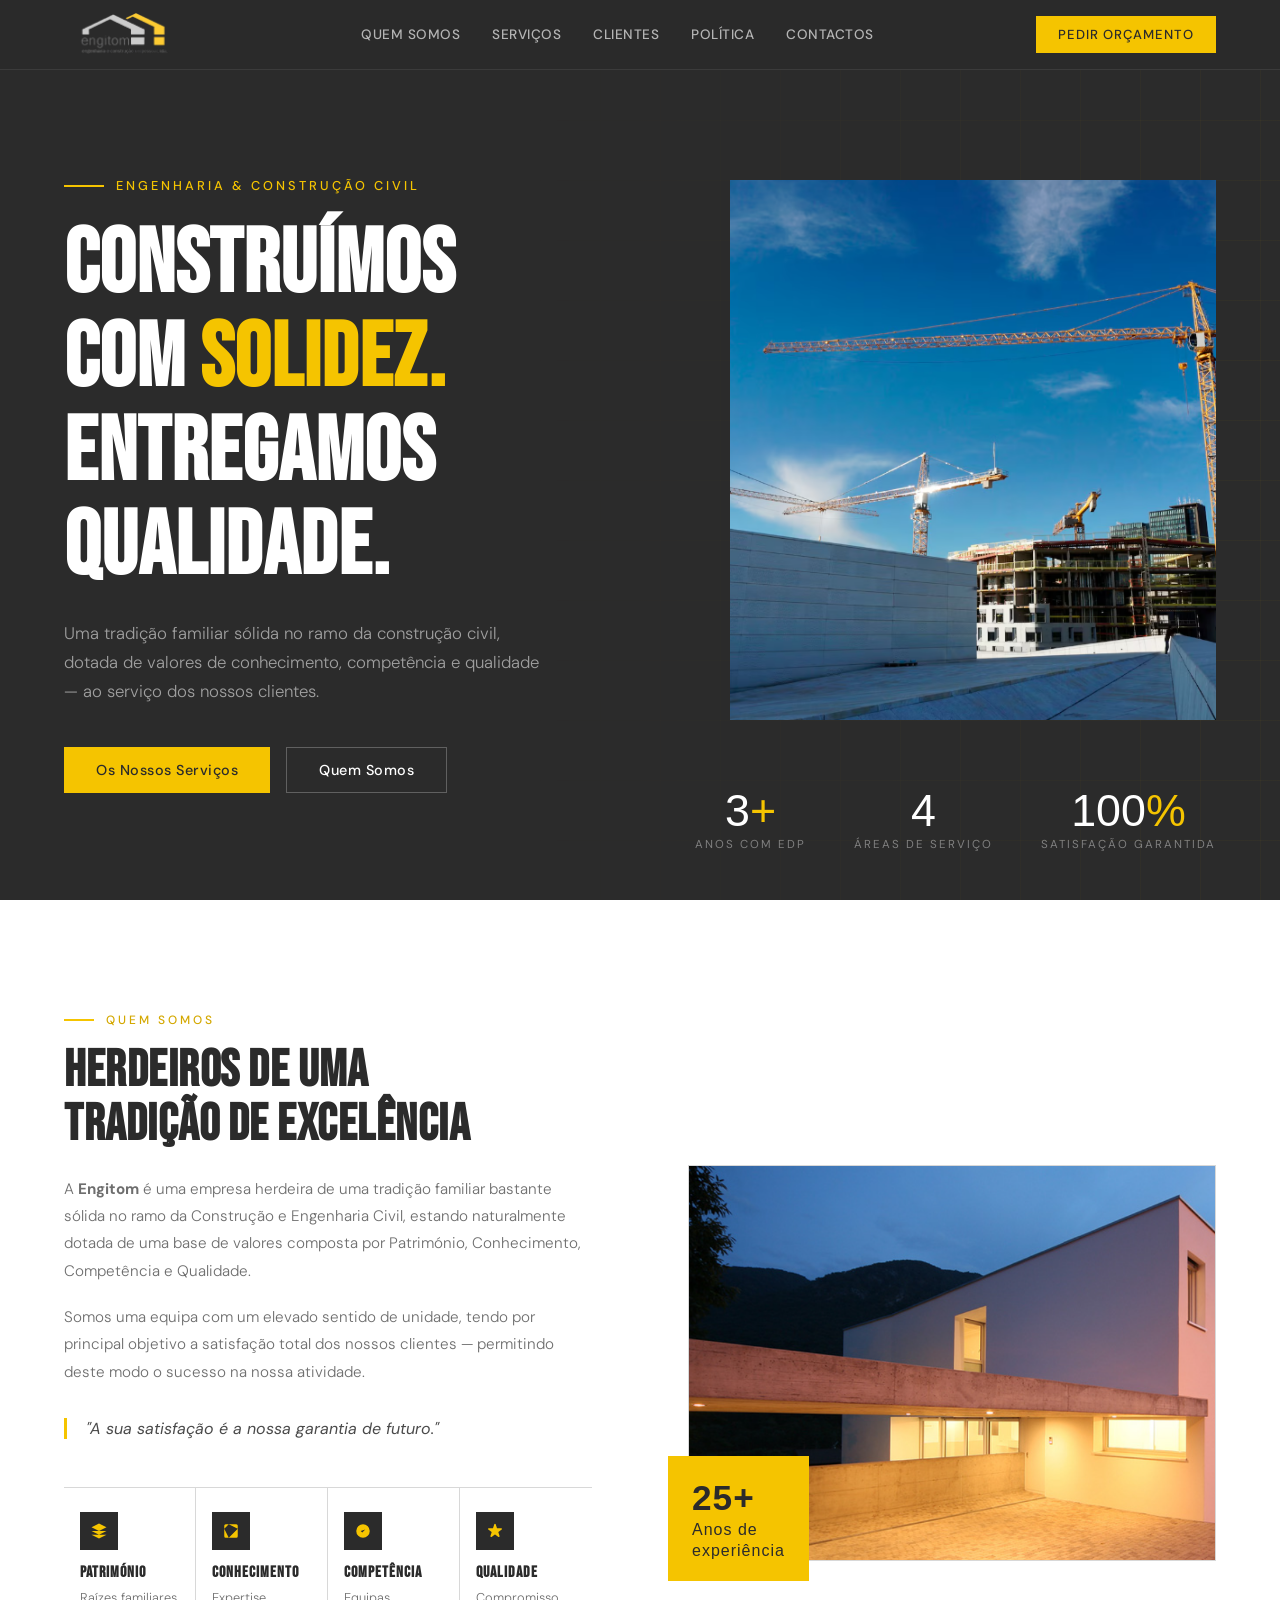
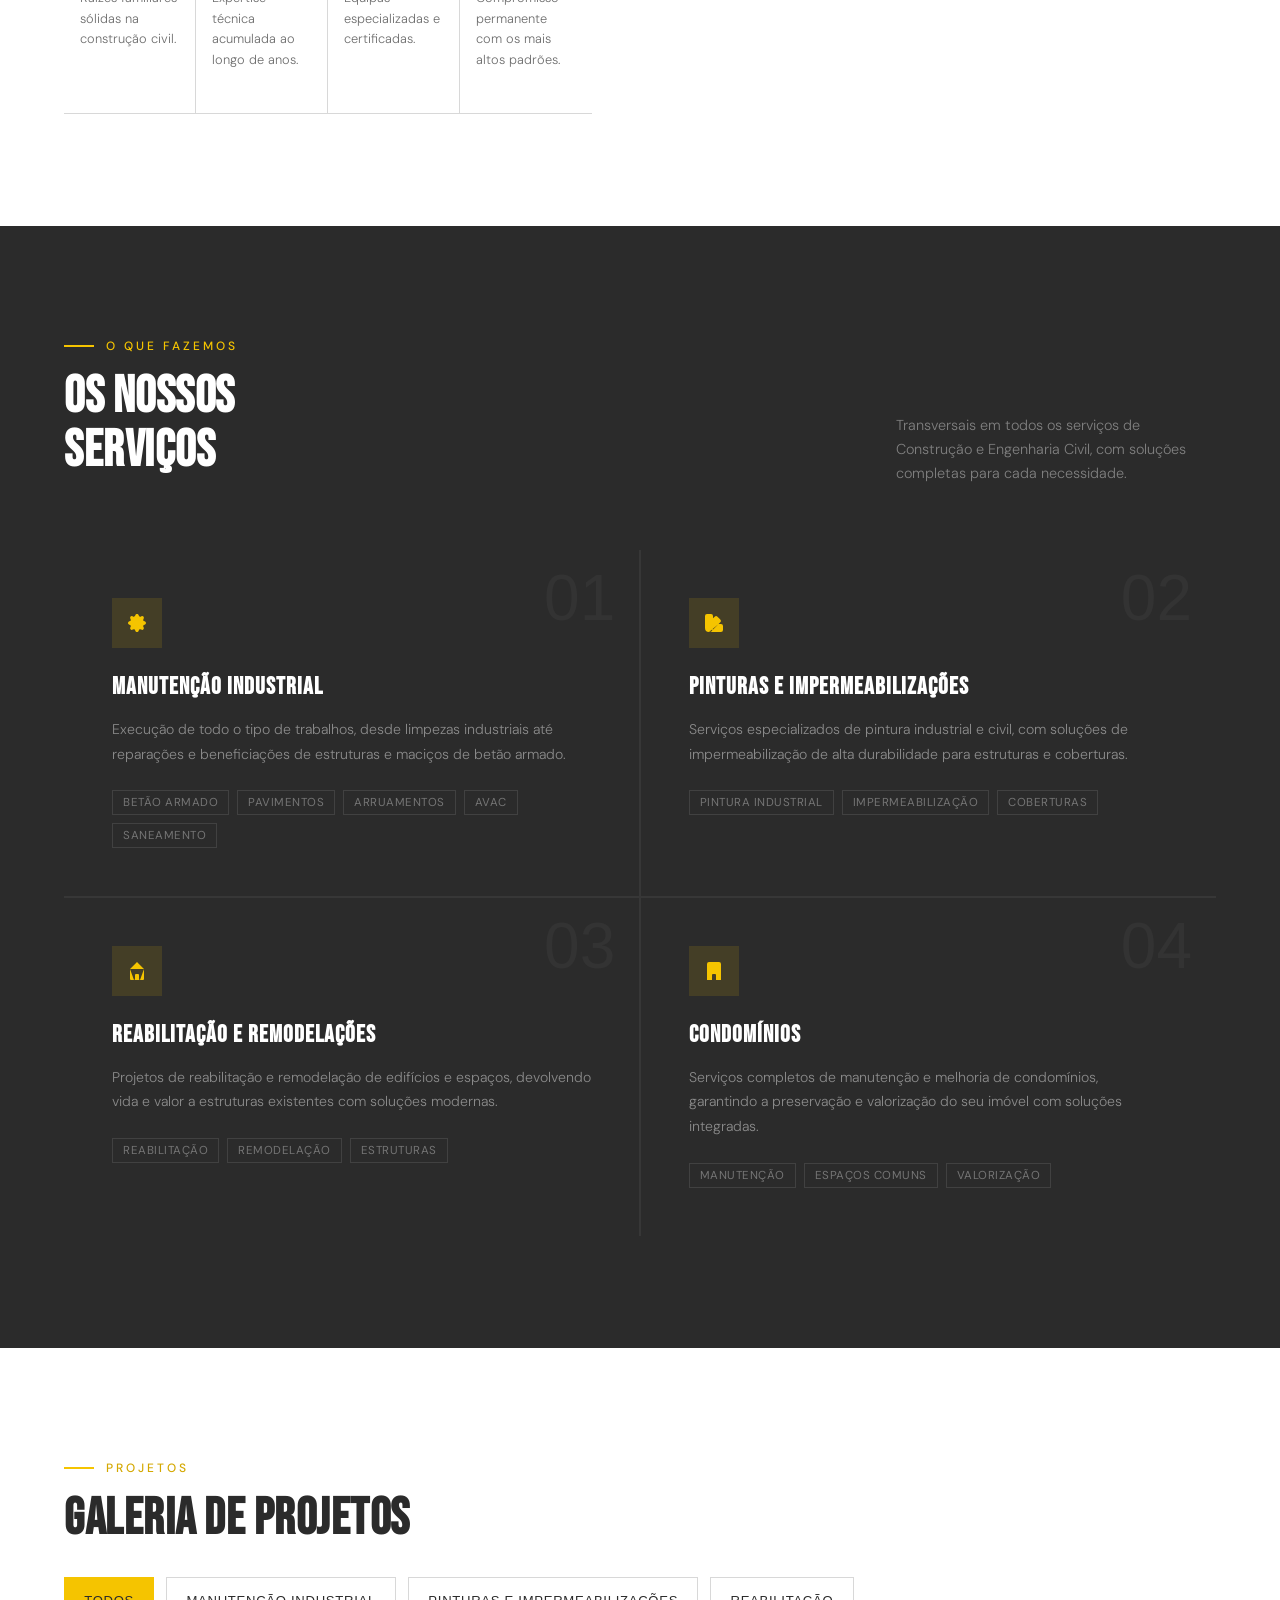
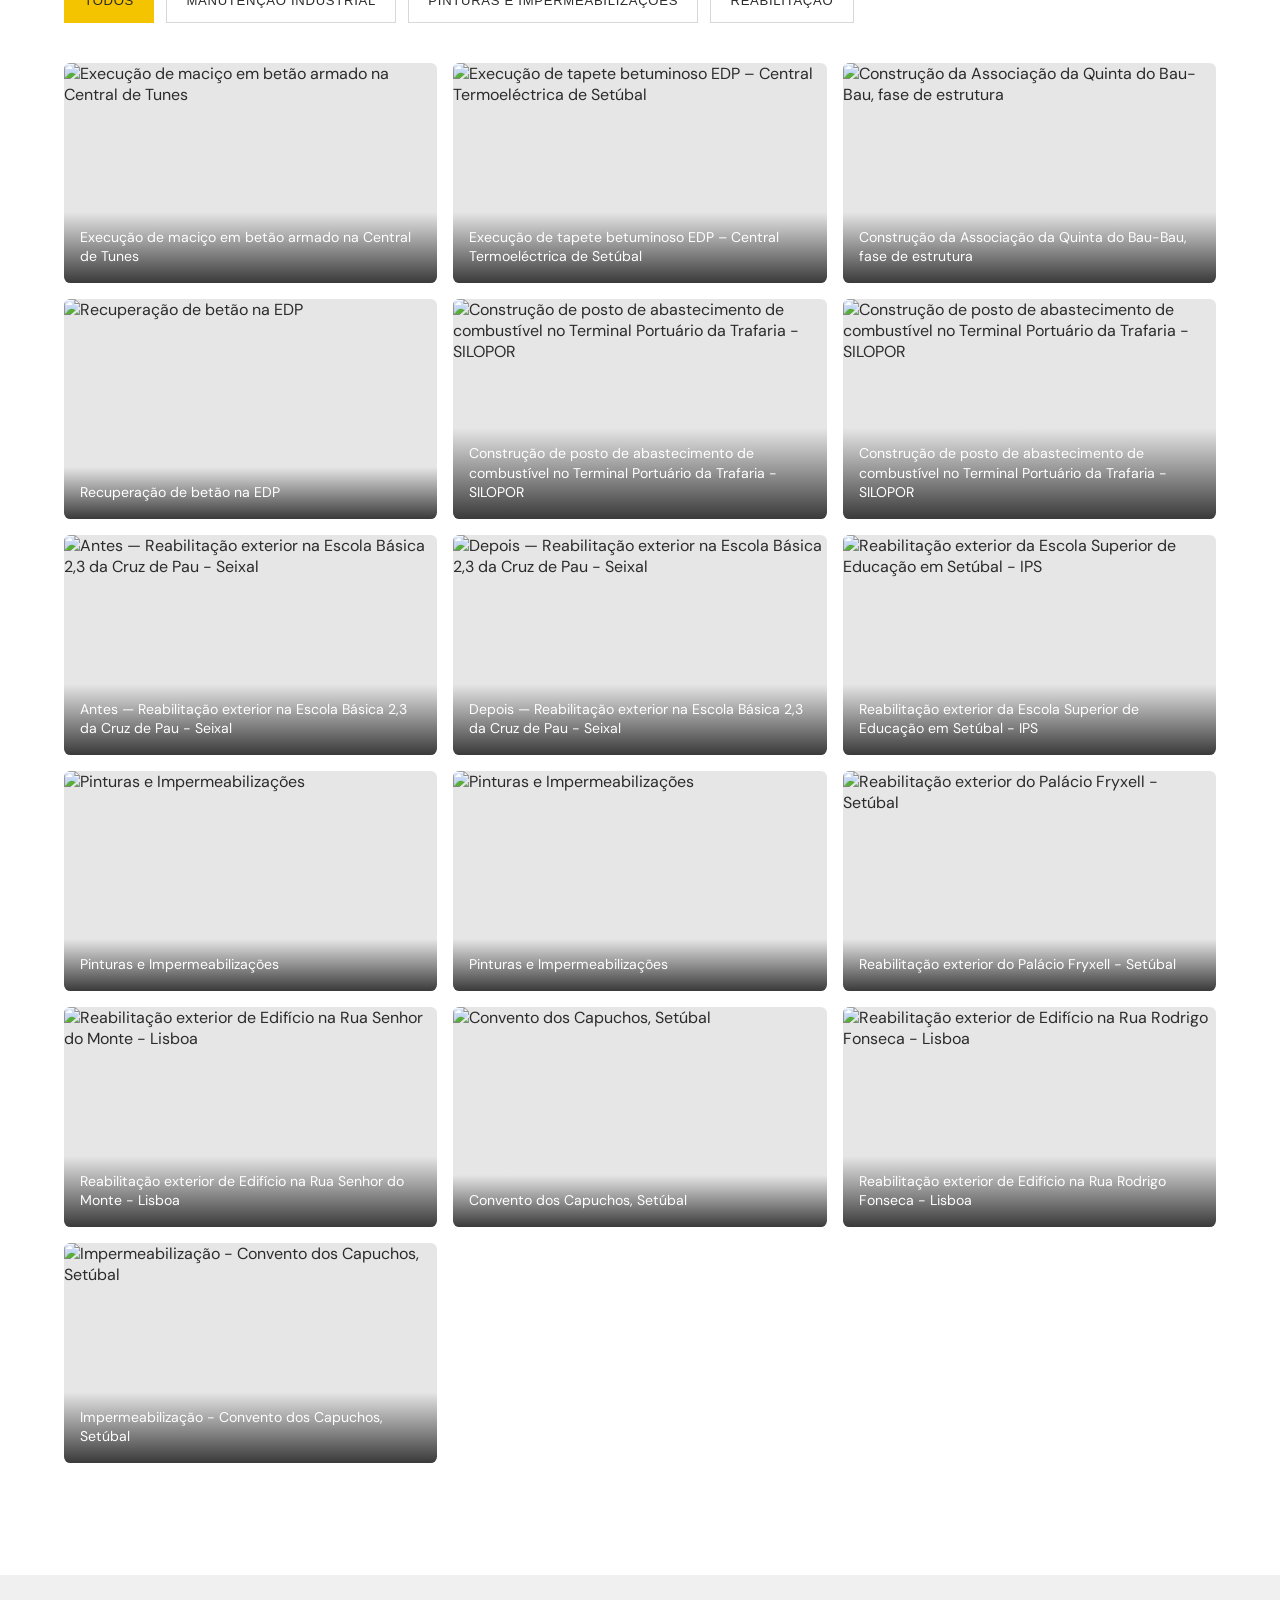
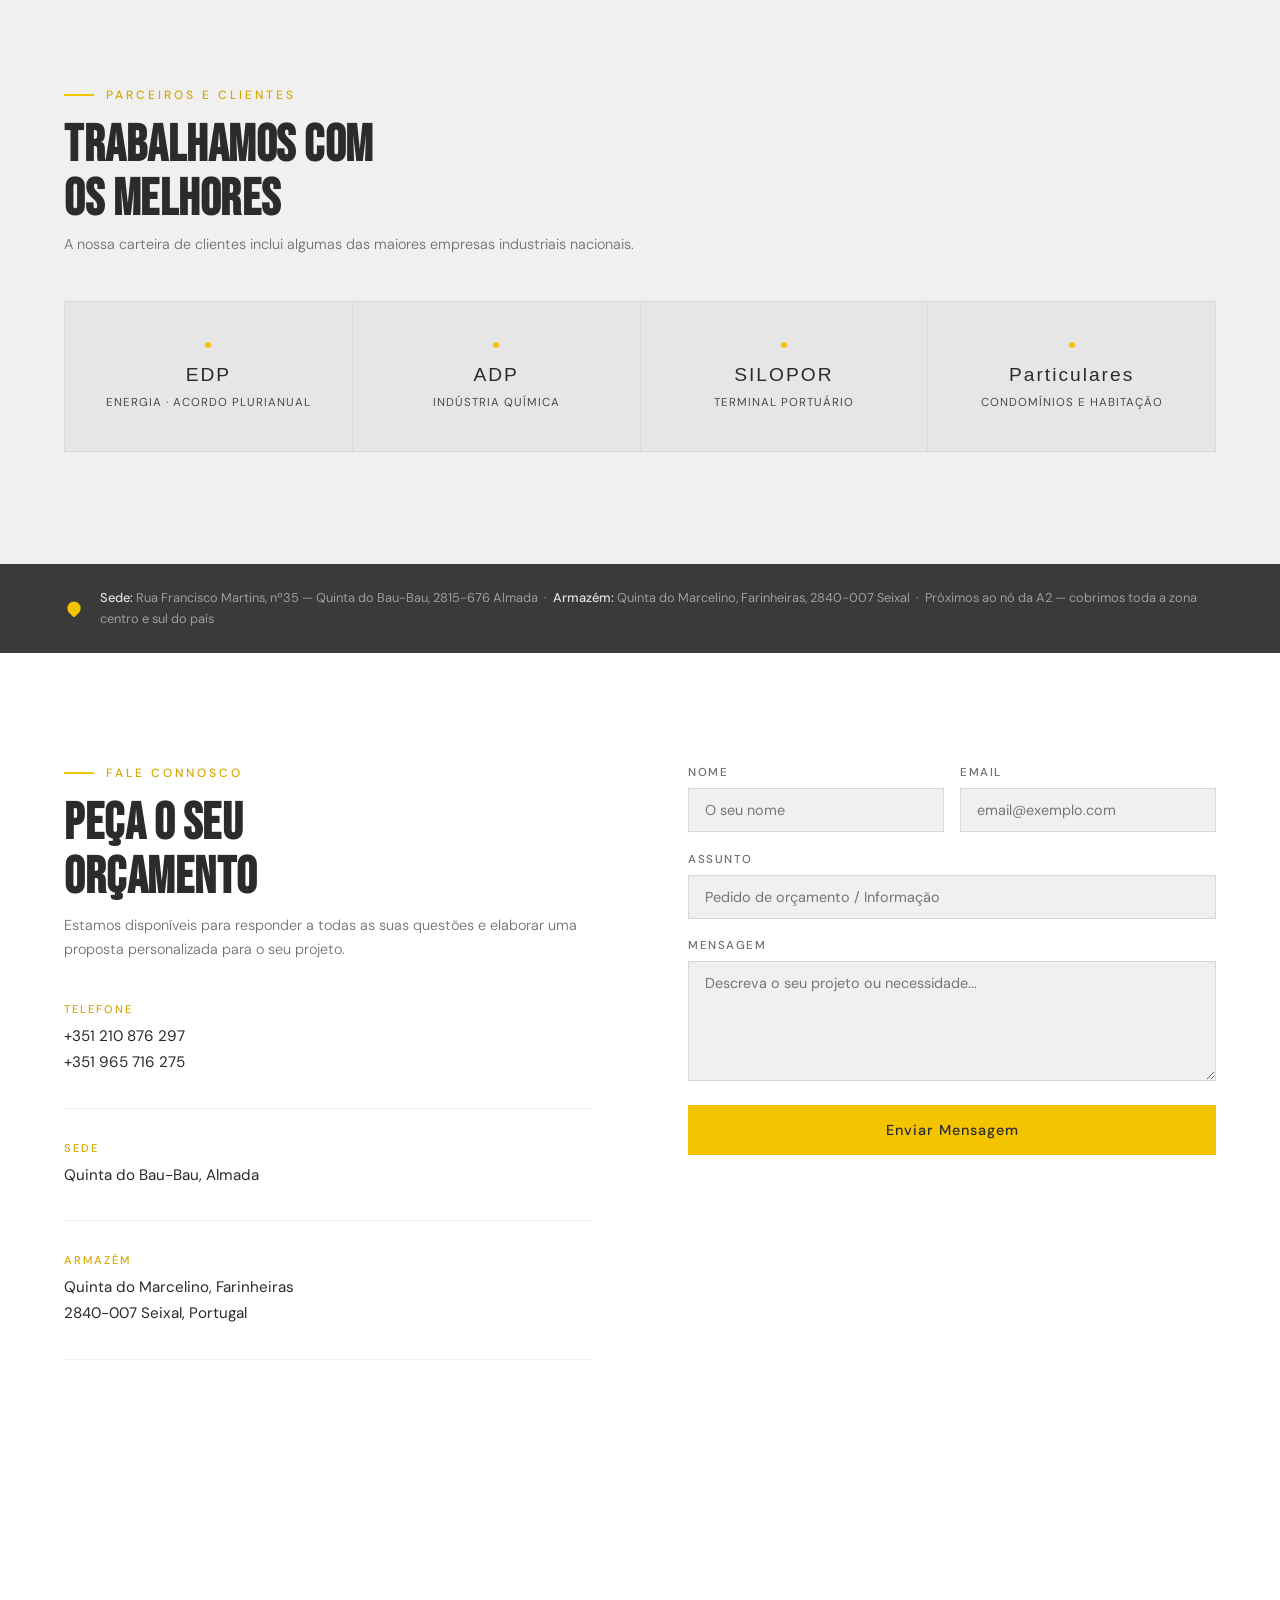
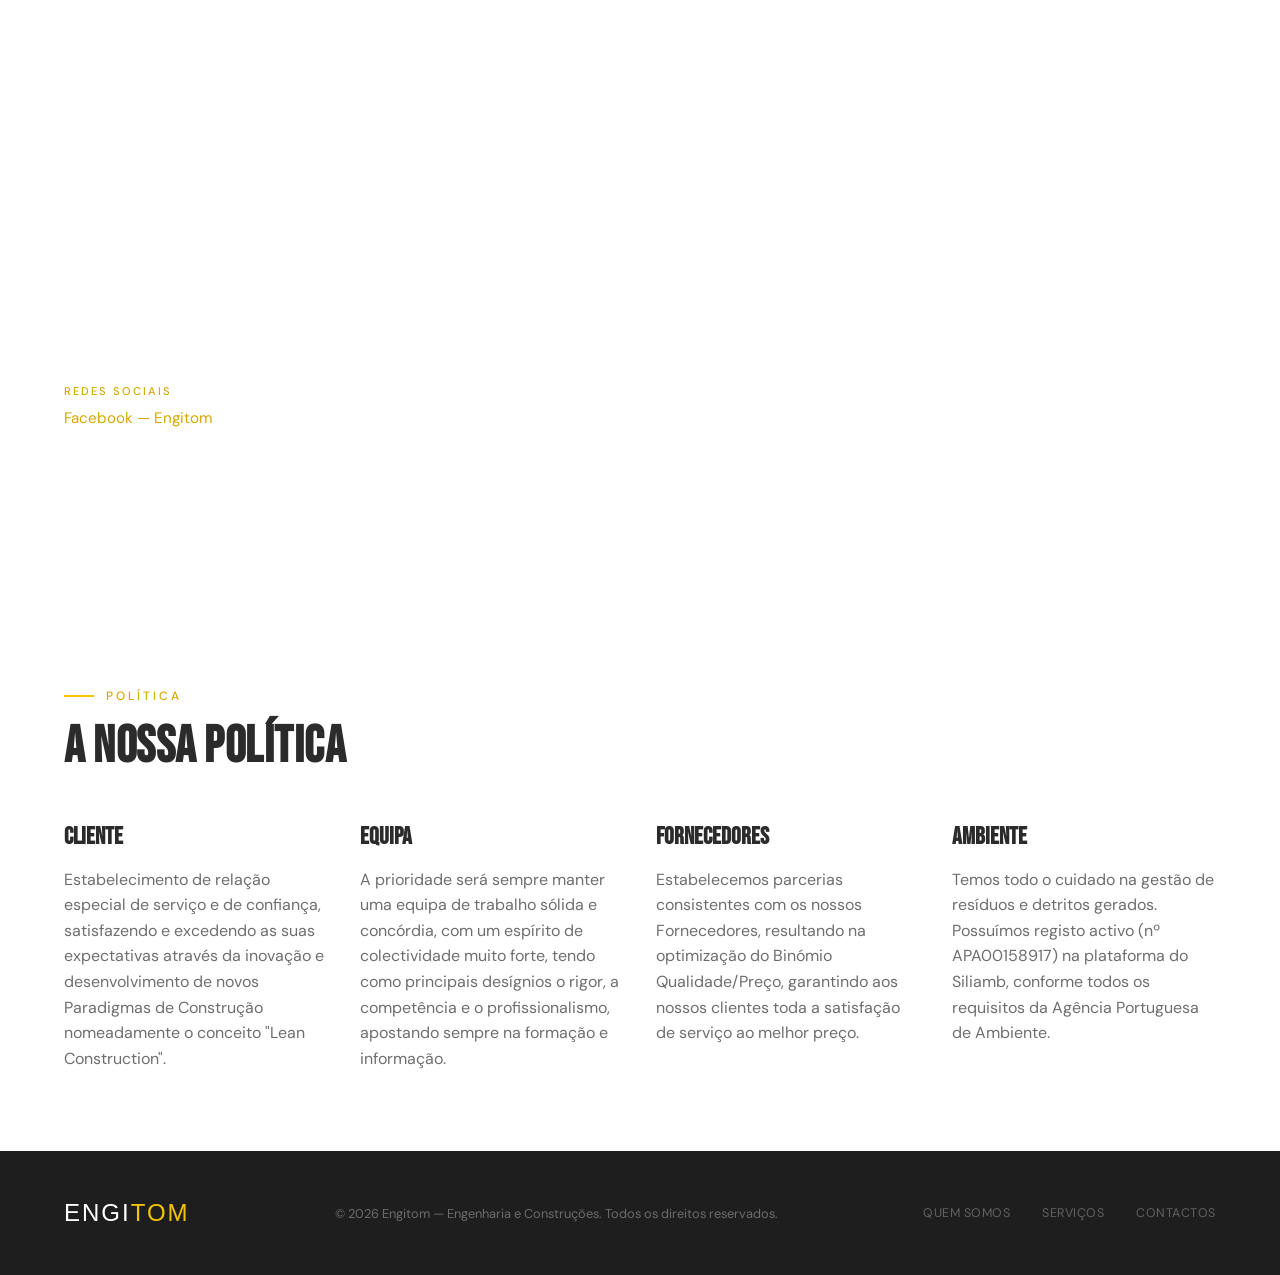
==== commit 4d0e1a96: "update logo" ====
--- a/index.html
+++ b/index.html
@@ -21,7 +21,7 @@
   ════════════════════════════════════════ -->
   <nav>
     <a href="/" class="nav-logo">
-      <img src="https://www.engitom.pt/images/logo_engitom.png" alt="Engitom" style="height: 45px;" />
+      <img src="logo.png" alt="Engitom" style="height: 45px;" />
     </a>
     <div class="nav-links">
       <a href="#sobre">Quem Somos</a>
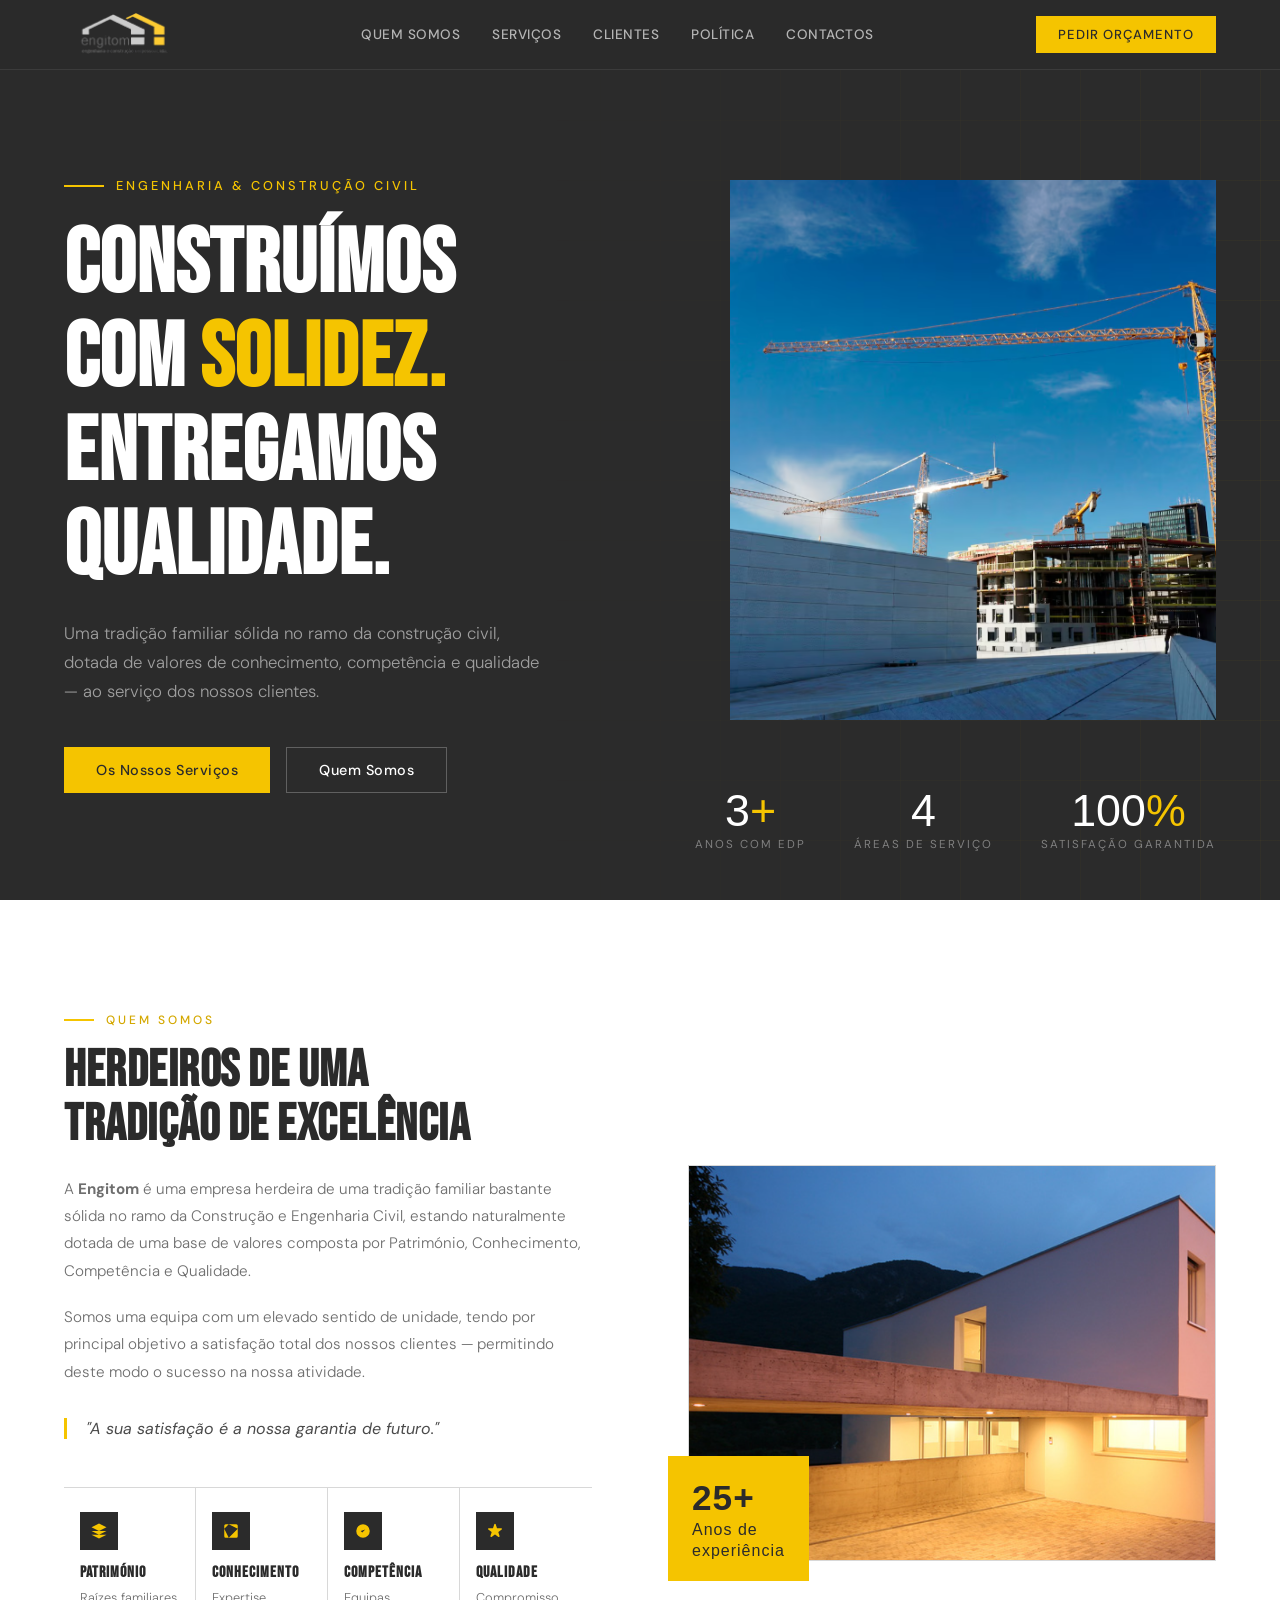
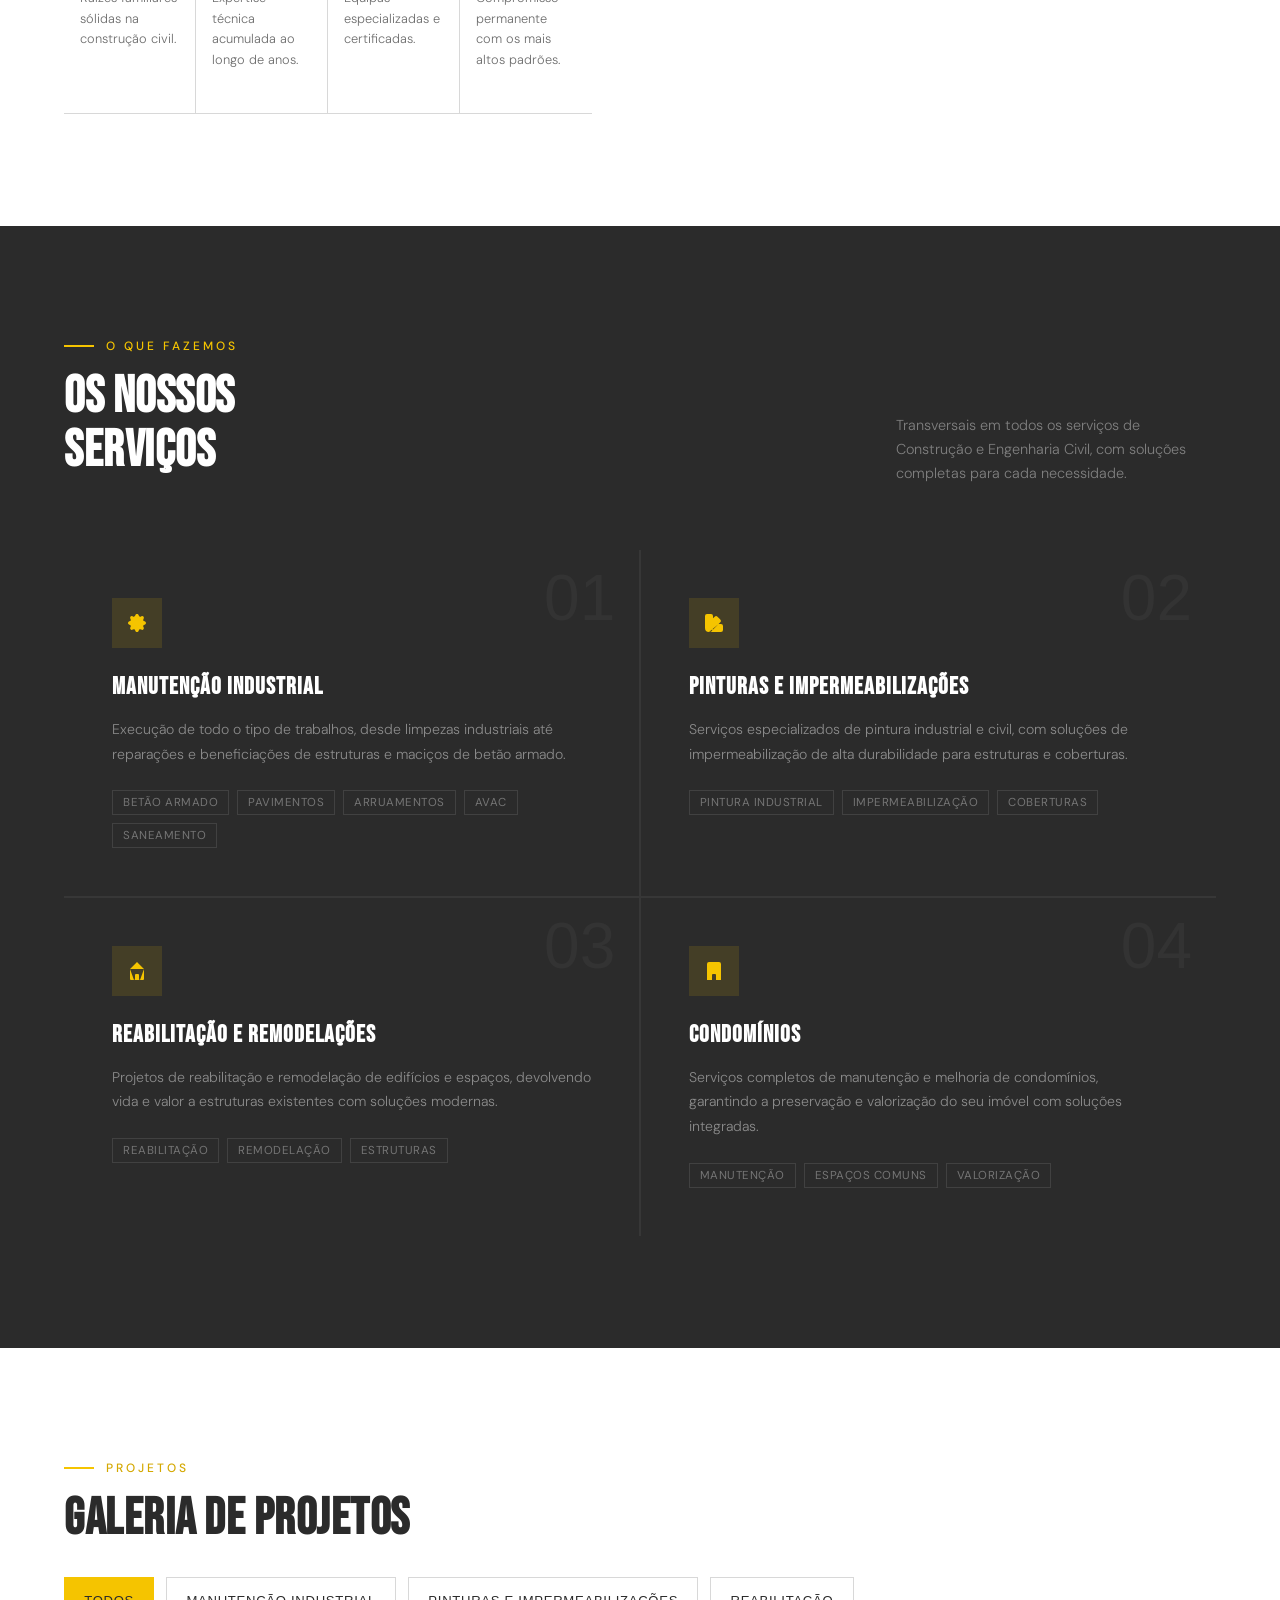
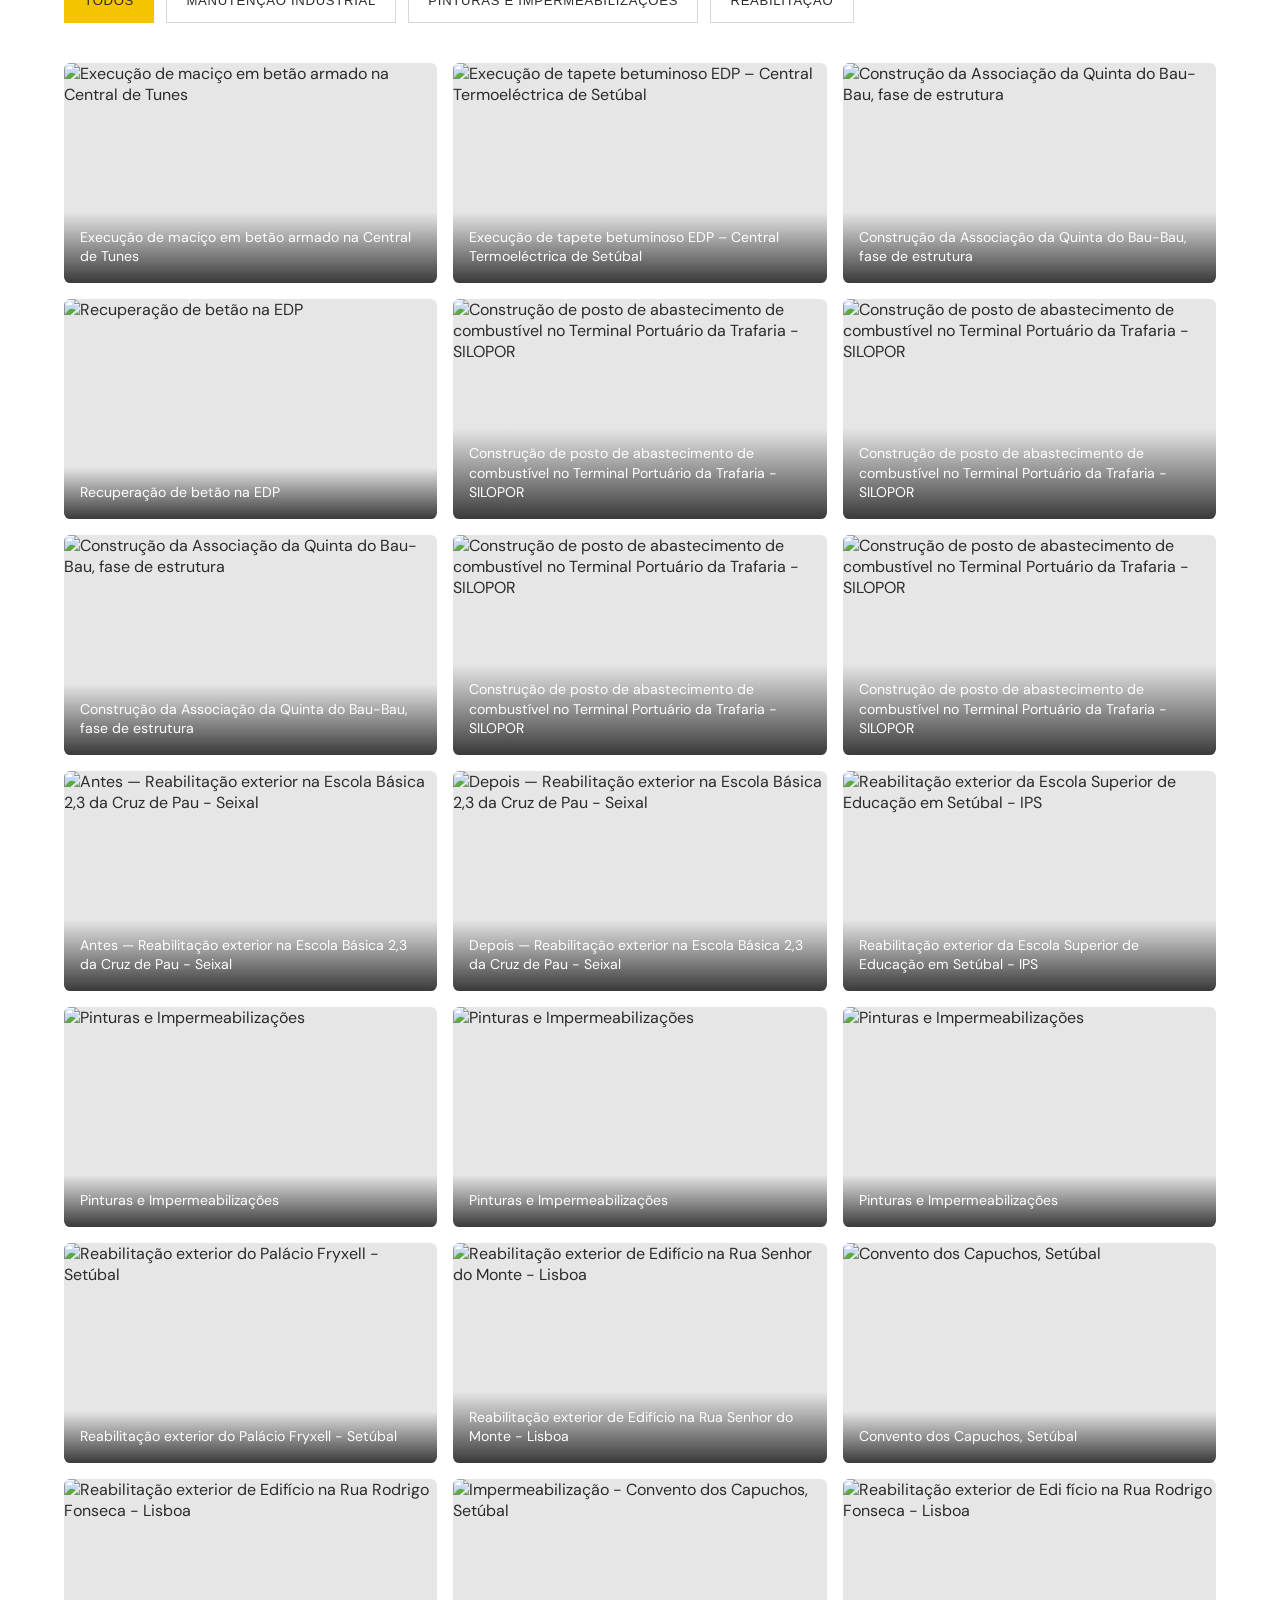
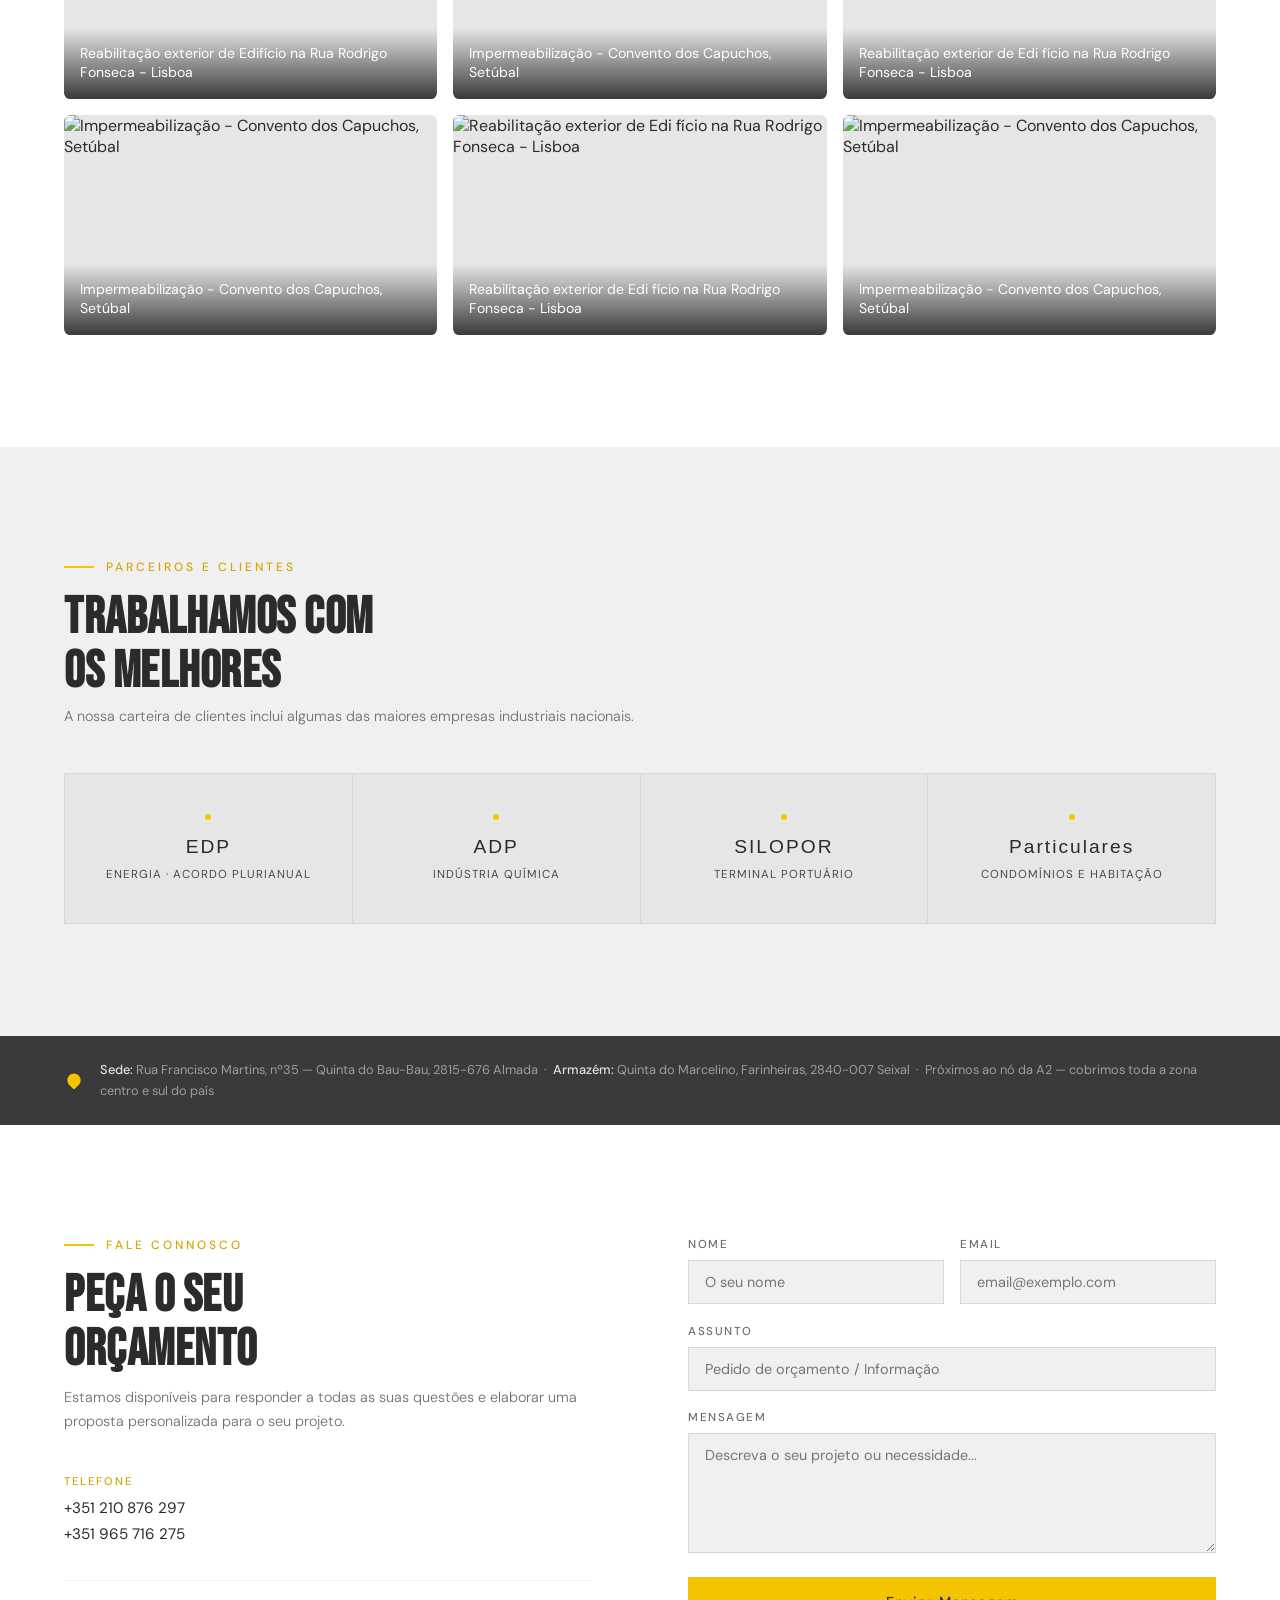
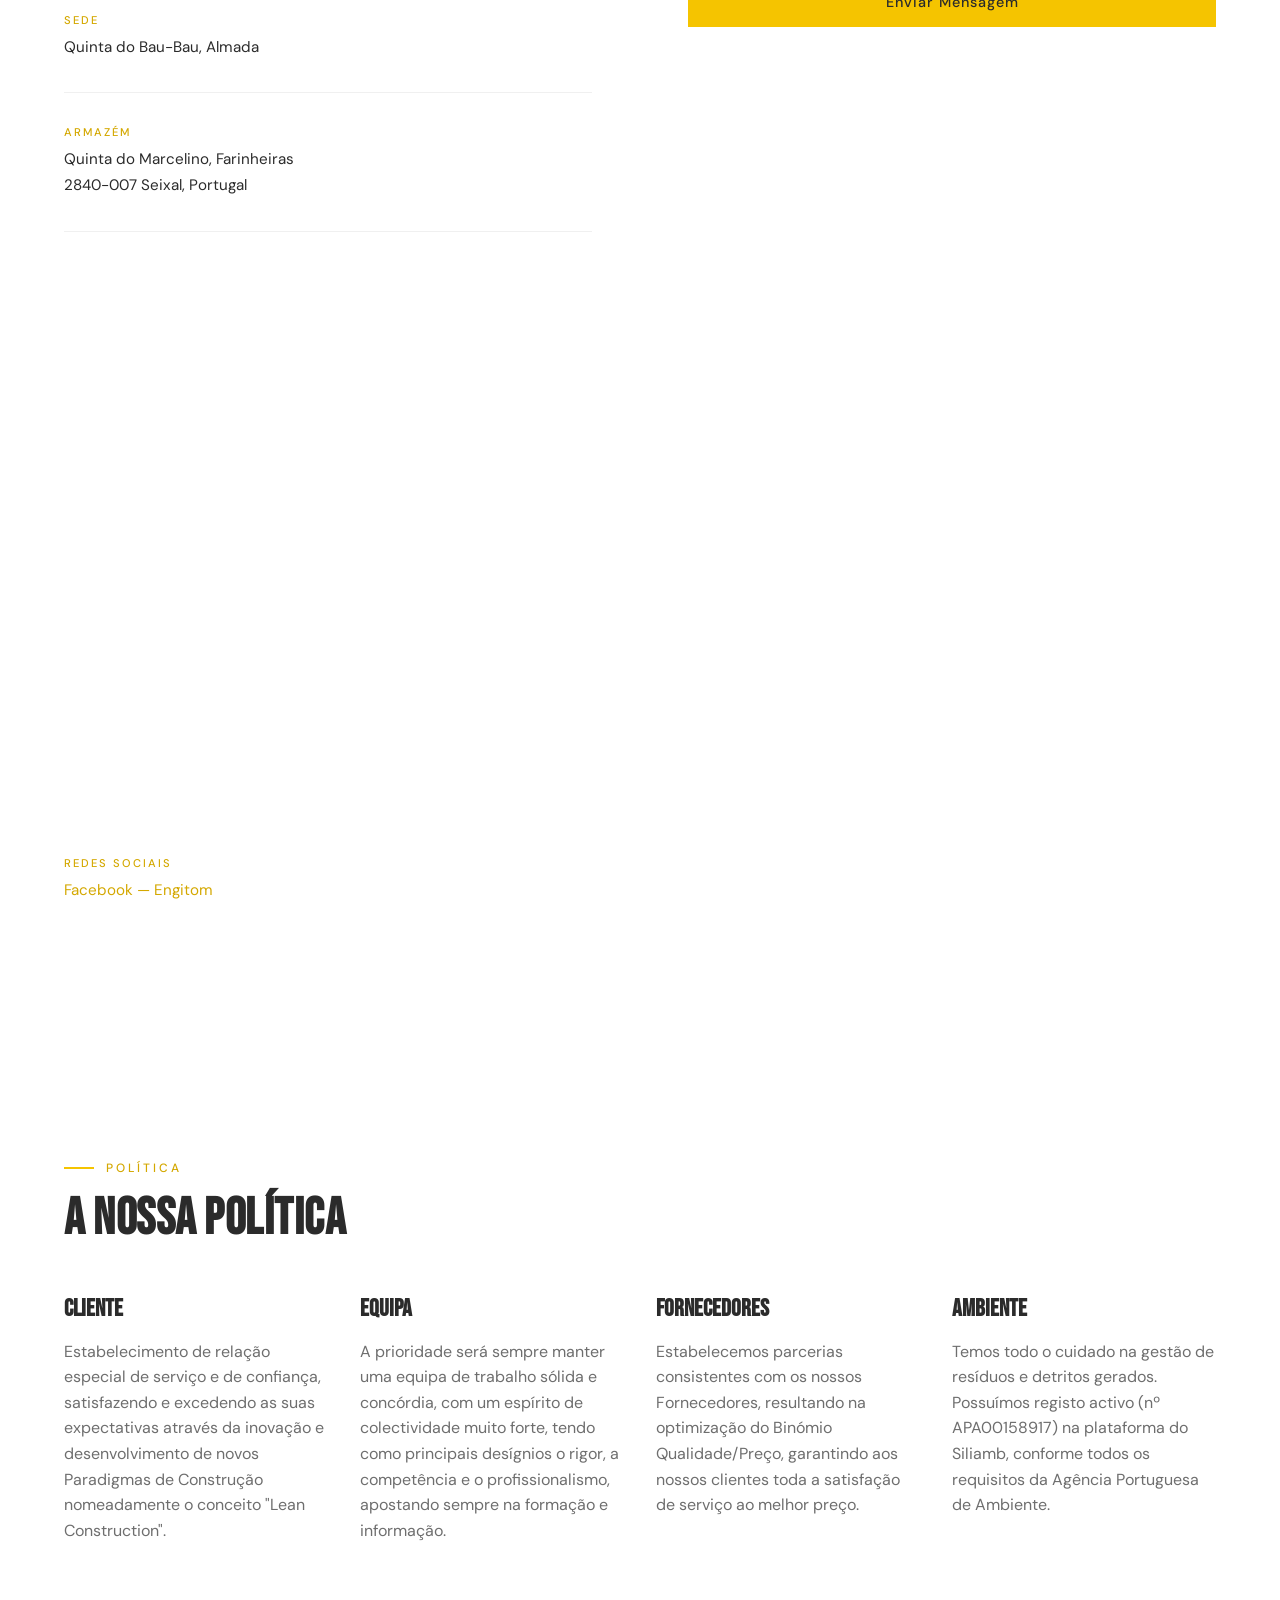
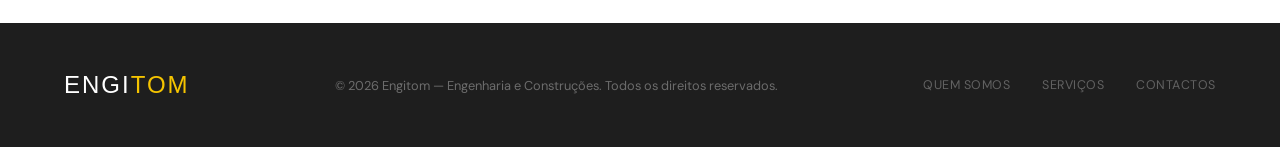
==== commit fdec3157: "remove images" ====
--- a/index.html
+++ b/index.html
@@ -271,6 +271,18 @@
         <img src="https://www.engitom.pt/images/com_droppics/20/manutencaoindustrial1.jpg" alt="Construção de posto de abastecimento de combustível no Terminal Portuário da Trafaria - SILOPOR">
         <div class="gallery-item-caption">Construção de posto de abastecimento de combustível no Terminal Portuário da Trafaria - SILOPOR</div>
       </article>
+      <article class="gallery-item" data-category="manutencao" data-caption="Construção da Associação da Quinta do Bau-Bau, fase de estrutura">
+        <img src="https://www.engitom.pt/images/com_droppics/20/estruturamanutencaoindustrial.jpg" alt="Construção da Associação da Quinta do Bau-Bau, fase de estrutura">
+        <div class="gallery-item-caption">Construção da Associação da Quinta do Bau-Bau, fase de estrutura</div>
+      </article>
+      <article class="gallery-item" data-category="manutencao" data-caption="Construção de posto de abastecimento de combustível no Terminal Portuário da Trafaria - SILOPOR">
+        <img src="https://www.engitom.pt/images/com_droppics/20/manutencaoindustrial2.jpg" alt="Construção de posto de abastecimento de combustível no Terminal Portuário da Trafaria - SILOPOR">
+        <div class="gallery-item-caption">Construção de posto de abastecimento de combustível no Terminal Portuário da Trafaria - SILOPOR</div>
+      </article>
+      <article class="gallery-item" data-category="manutencao" data-caption="Construção de posto de abastecimento de combustível no Terminal Portuário da Trafaria - SILOPOR">
+        <img src="https://www.engitom.pt/images/com_droppics/20/manutencaoindustrial3.jpg" alt="Construção de posto de abastecimento de combustível no Terminal Portuário da Trafaria - SILOPOR">
+        <div class="gallery-item-caption">Construção de posto de abastecimento de combustível no Terminal Portuário da Trafaria - SILOPOR</div>
+      </article>
       <article class="gallery-item" data-category="pinturas" data-caption="Antes — Reabilitação exterior na Escola Básica 2,3 da Cruz de Pau - Seixal">
         <img src="https://www.engitom.pt/images/com_droppics/21/PinturaseImpermeabilizacoes1.jpg" alt="Antes — Reabilitação exterior na Escola Básica 2,3 da Cruz de Pau - Seixal">
         <div class="gallery-item-caption">Antes — Reabilitação exterior na Escola Básica 2,3 da Cruz de Pau - Seixal</div>
@@ -284,11 +296,15 @@
         <div class="gallery-item-caption">Reabilitação exterior da Escola Superior de Educação em Setúbal - IPS</div>
       </article>
       <article class="gallery-item" data-category="pinturas" data-caption="Pinturas e Impermeabilizações">
-        <img src="https://www.engitom.pt/images/com_droppics/21/PinturaseImpermeabilizacoes4.jpg" alt="Pinturas e Impermeabilizações">
+        <img src="https://www.engitom.pt/images/com_droppics/21/PinturaseImpermeabilizacoes6.jpg" alt="Pinturas e Impermeabilizações">
         <div class="gallery-item-caption">Pinturas e Impermeabilizações</div>
       </article>
       <article class="gallery-item" data-category="pinturas" data-caption="Pinturas e Impermeabilizações">
-        <img src="https://www.engitom.pt/images/com_droppics/21/PinturaseImpermeabilizacoes5.jpg" alt="Pinturas e Impermeabilizações">
+        <img src="https://www.engitom.pt/images/com_droppics/21/PinturaseImpermeabilizacoes7.jpg" alt="Pinturas e Impermeabilizações">
+        <div class="gallery-item-caption">Pinturas e Impermeabilizações</div>
+      </article>
+      <article class="gallery-item" data-category="pinturas" data-caption="Pinturas e Impermeabilizações">
+        <img src="https://www.engitom.pt/images/com_droppics/21/PinturaseImpermeabilizacoes8.jpg" alt="Pinturas e Impermeabilizações">
         <div class="gallery-item-caption">Pinturas e Impermeabilizações</div>
       </article>
       <article class="gallery-item" data-category="reabilitacao" data-caption="Reabilitação exterior do Palácio Fryxell - Setúbal">
@@ -309,6 +325,22 @@
       </article>
       <article class="gallery-item" data-category="reabilitacao" data-caption="Impermeabilização - Convento dos Capuchos, Setúbal">
         <img src="https://www.engitom.pt/images/com_droppics/22/reabilitacaodeedificiosantigos5.jpg" alt="Impermeabilização - Convento dos Capuchos, Setúbal">
+        <div class="gallery-item-caption">Impermeabilização - Convento dos Capuchos, Setúbal</div>
+      </article>
+      <article class="gallery-item" data-category="reabilitacao" data-caption="Reabilitação exterior de Edi fício na Rua Rodrigo Fonseca - Lisboa">
+        <img src="https://www.engitom.pt/images/com_droppics/22/reabilitacaodeedificiosantigos6.jpg" alt="Reabilitação exterior de Edi fício na Rua Rodrigo Fonseca - Lisboa">
+        <div class="gallery-item-caption">Reabilitação exterior de Edi fício na Rua Rodrigo Fonseca - Lisboa</div>
+      </article>
+      <article class="gallery-item" data-category="reabilitacao" data-caption="Impermeabilização - Convento dos Capuchos, Setúbal">
+        <img src="https://www.engitom.pt/images/com_droppics/22/reabilitacaodeedificiosantigos7.jpg" alt="Impermeabilização - Convento dos Capuchos, Setúbal">
+        <div class="gallery-item-caption">Impermeabilização - Convento dos Capuchos, Setúbal</div>
+      </article>
+      <article class="gallery-item" data-category="reabilitacao" data-caption="Reabilitação exterior de Edi fício na Rua Rodrigo Fonseca - Lisboa">
+        <img src="https://www.engitom.pt/images/com_droppics/22/reabilitacaodeedificiosantigos8.jpg" alt="Reabilitação exterior de Edi fício na Rua Rodrigo Fonseca - Lisboa">
+        <div class="gallery-item-caption">Reabilitação exterior de Edi fício na Rua Rodrigo Fonseca - Lisboa</div>
+      </article>
+      <article class="gallery-item" data-category="reabilitacao" data-caption="Impermeabilização - Convento dos Capuchos, Setúbal">
+        <img src="https://www.engitom.pt/images/com_droppics/22/reabilitacaodeedificiosantigos9.jpg" alt="Impermeabilização - Convento dos Capuchos, Setúbal">
         <div class="gallery-item-caption">Impermeabilização - Convento dos Capuchos, Setúbal</div>
       </article>
     </div>
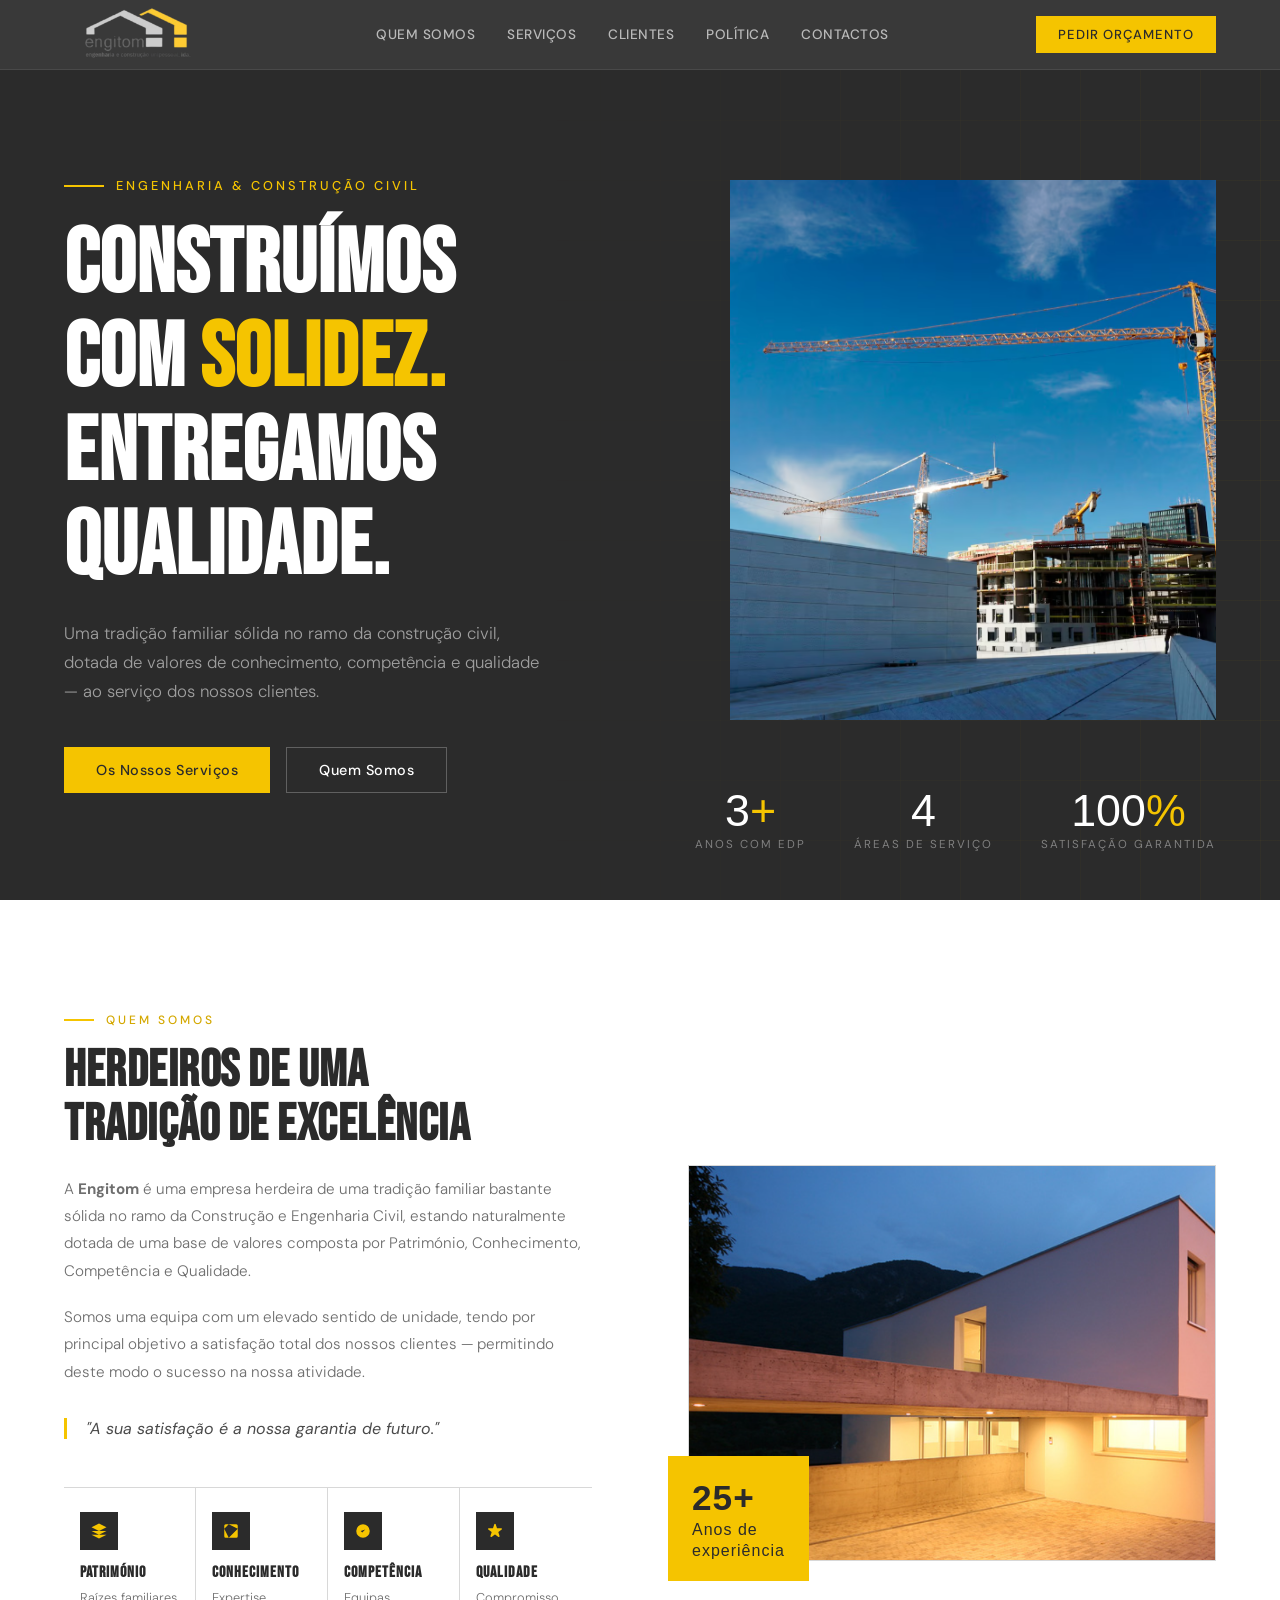
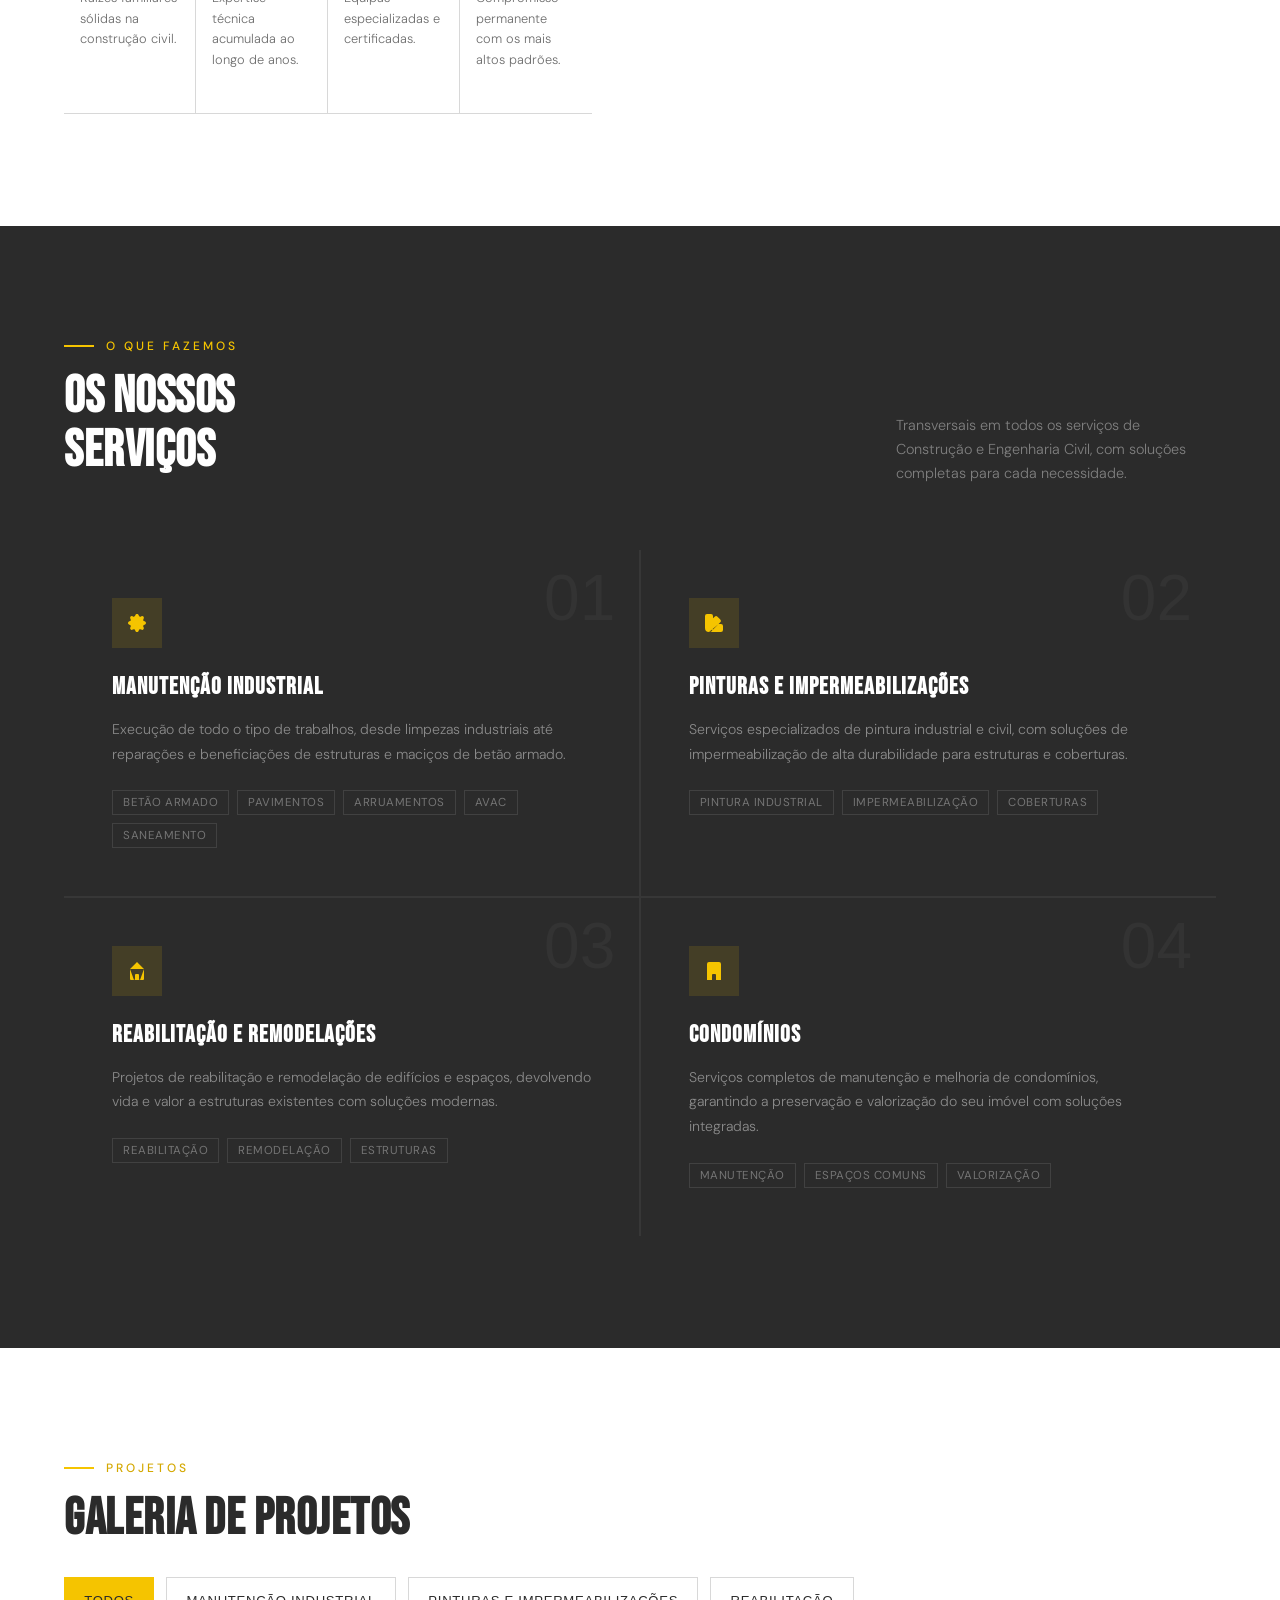
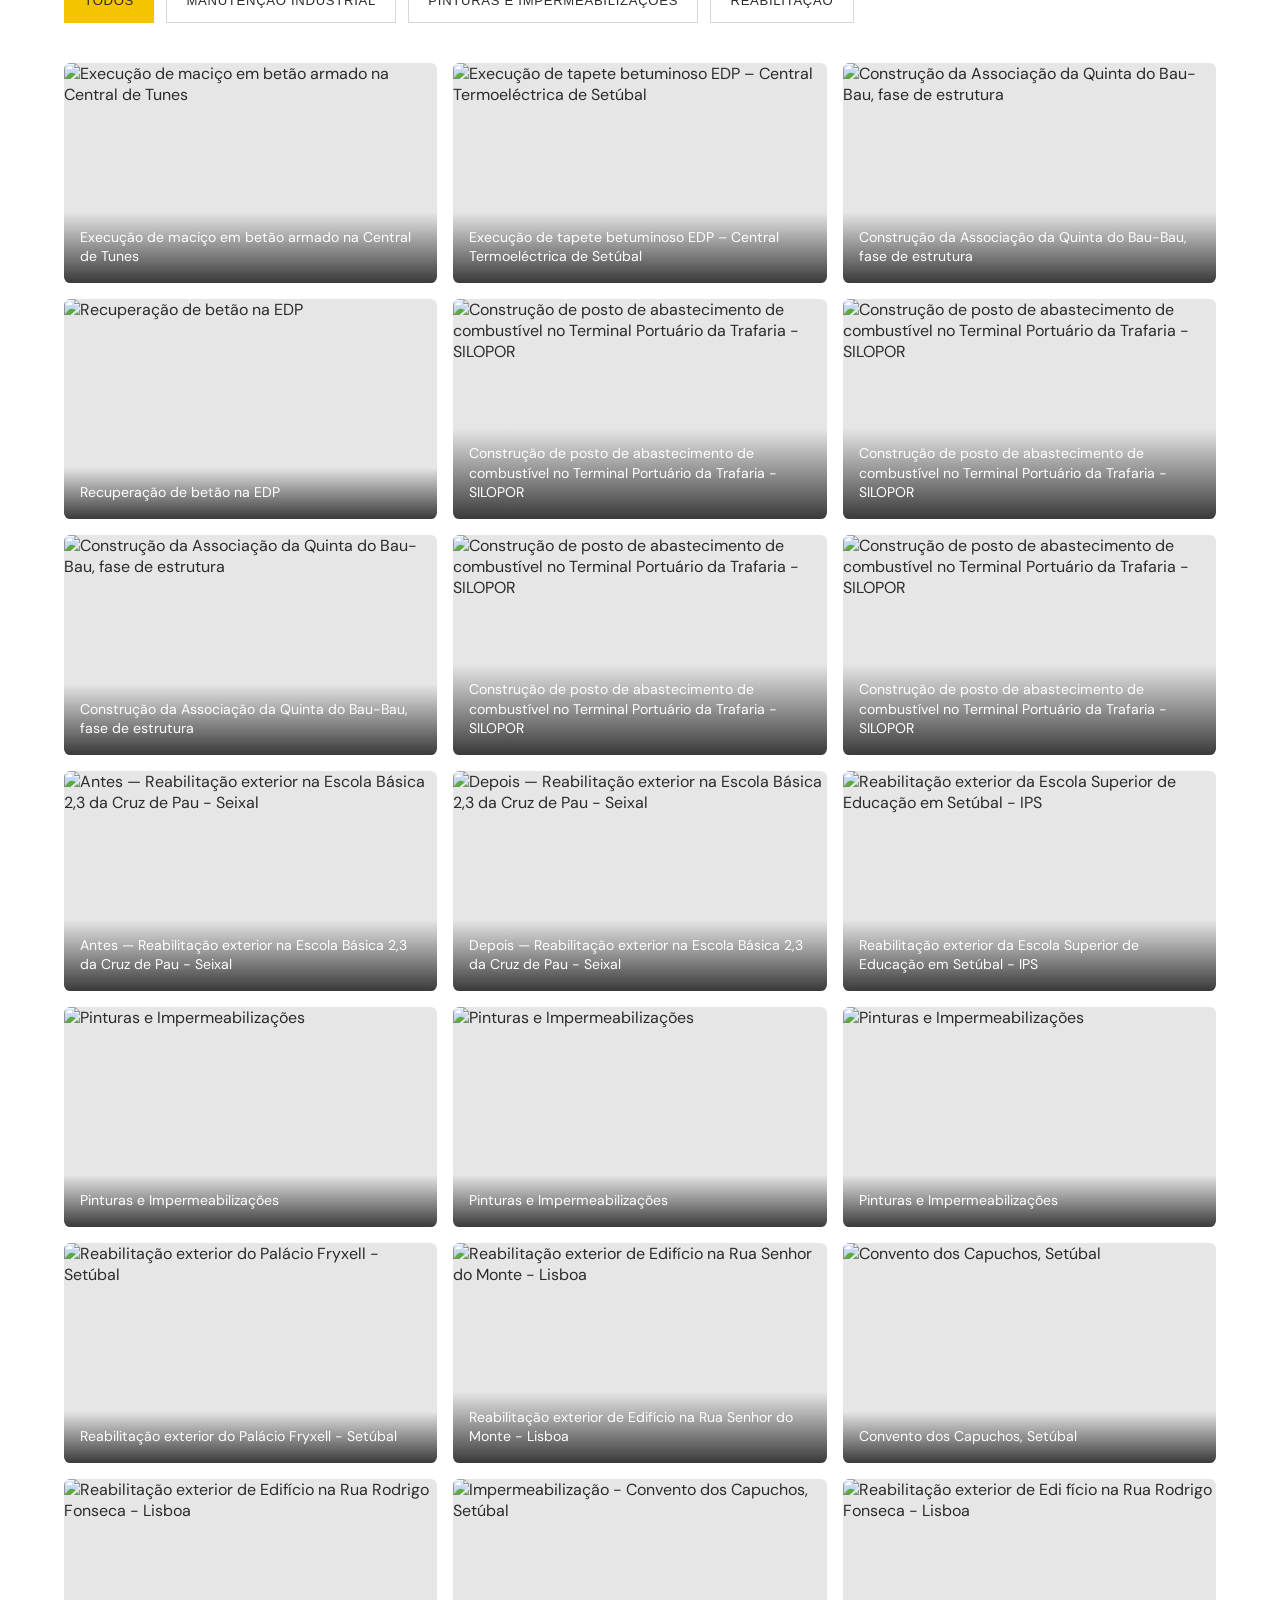
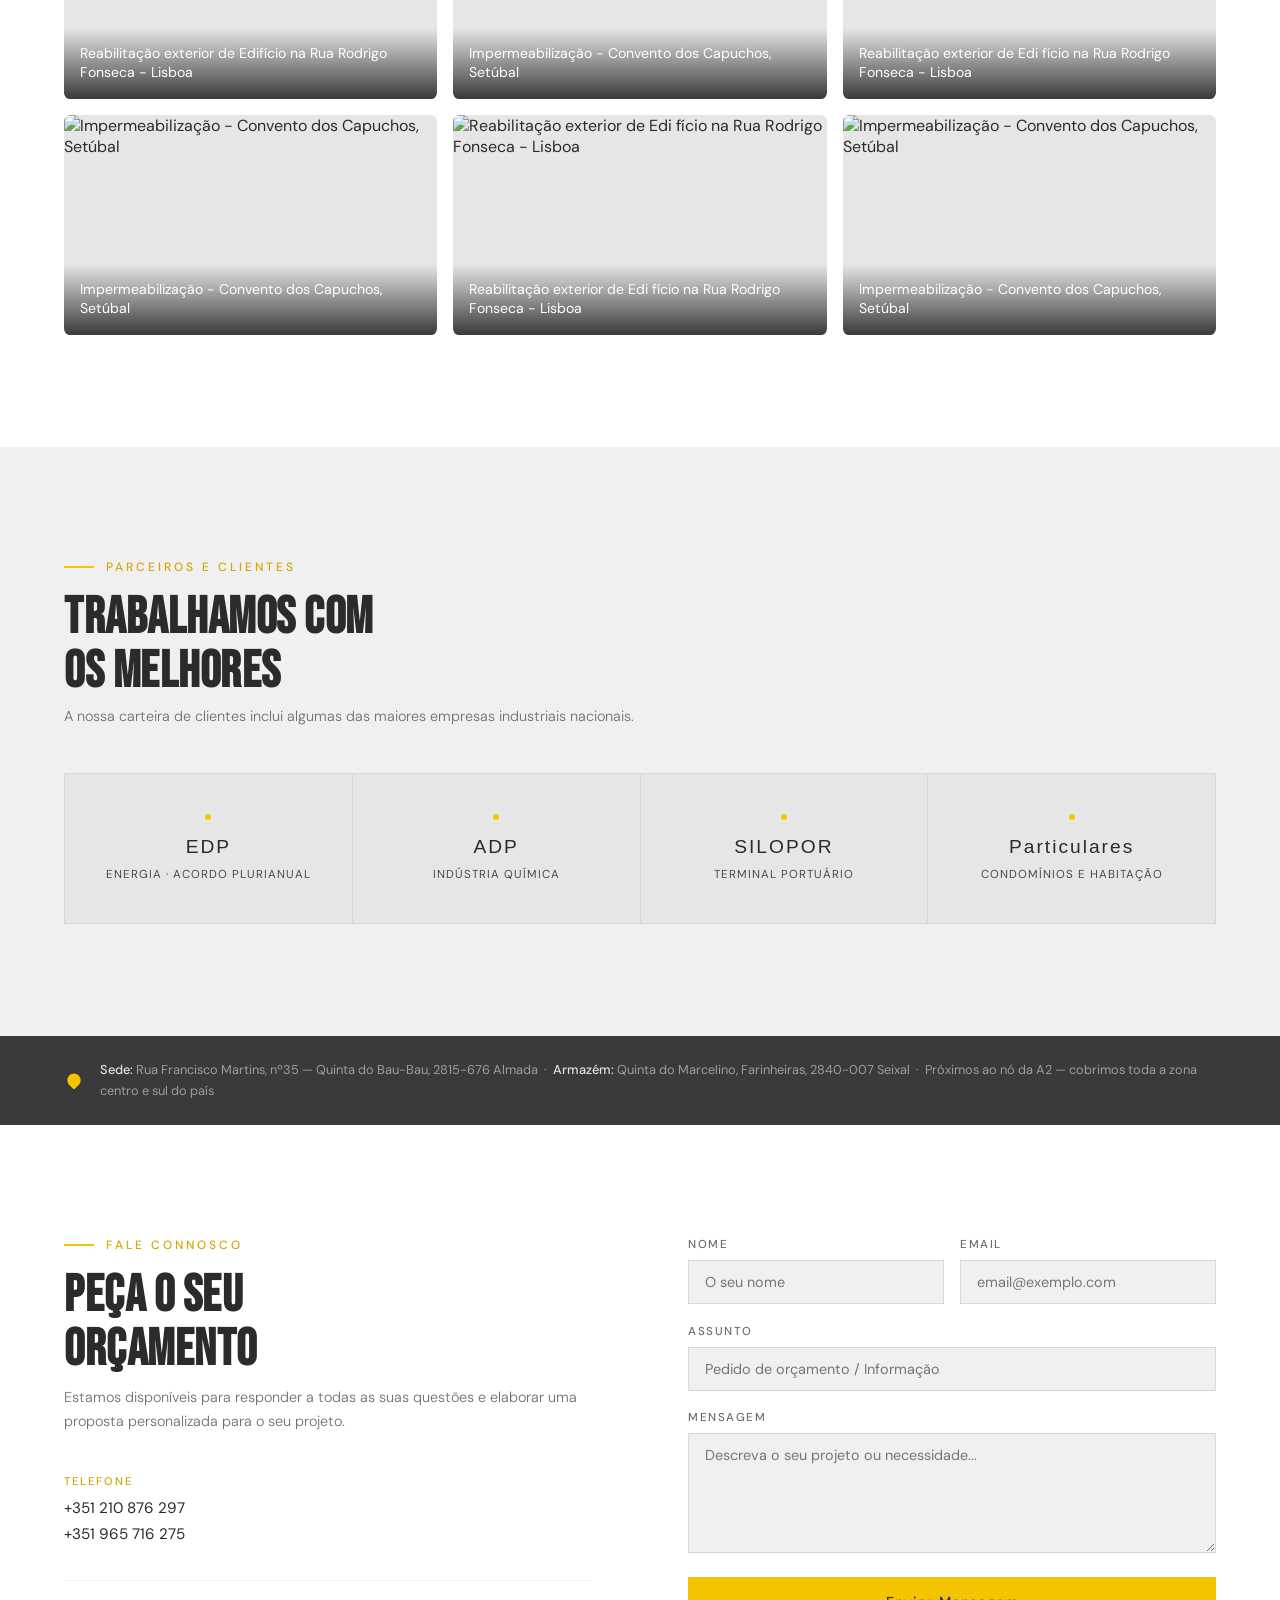
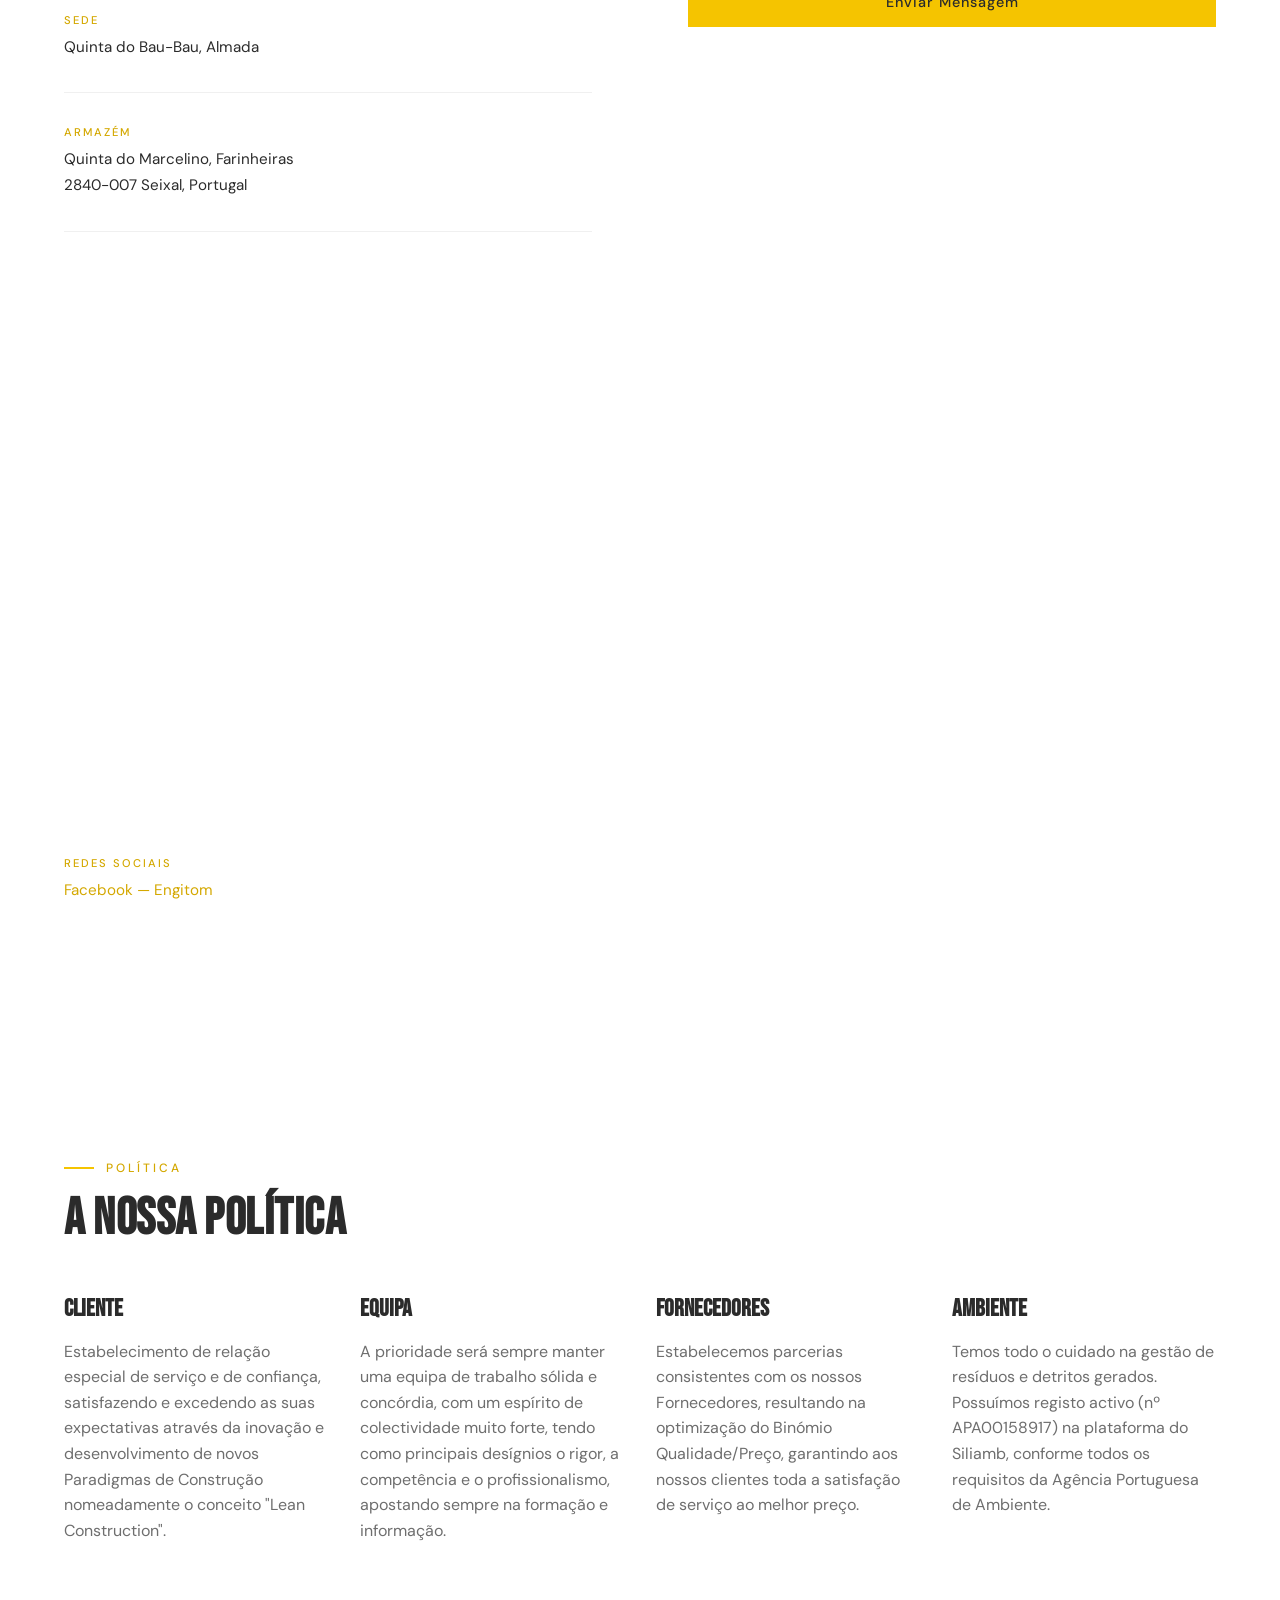
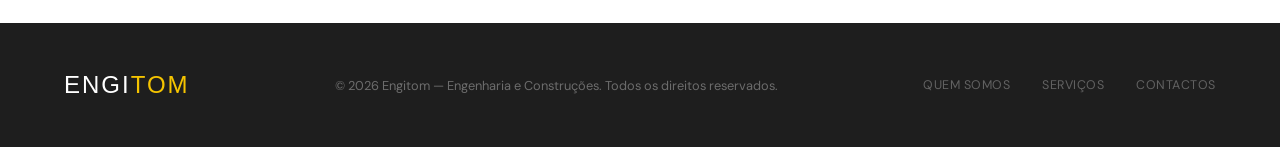
==== commit 0496c5bb: "update" ====
--- a/index.html
+++ b/index.html
@@ -21,7 +21,7 @@
   ════════════════════════════════════════ -->
   <nav>
     <a href="/" class="nav-logo">
-      <img src="logo.png" alt="Engitom" style="height: 45px;" />
+      <img src="logo.png" alt="Engitom" style="height: 55px;" />
     </a>
     <div class="nav-links">
       <a href="#sobre">Quem Somos</a>
--- a/style.css
+++ b/style.css
@@ -40,7 +40,7 @@
   position: fixed;
   top: 0; left: 0; right: 0;
   z-index: 100;
-  background: rgba(43, 43, 43, 0.97);
+  background: rgba(58, 58, 58, 0.97);
   backdrop-filter: blur(10px);
   display: flex;
   align-items: center;
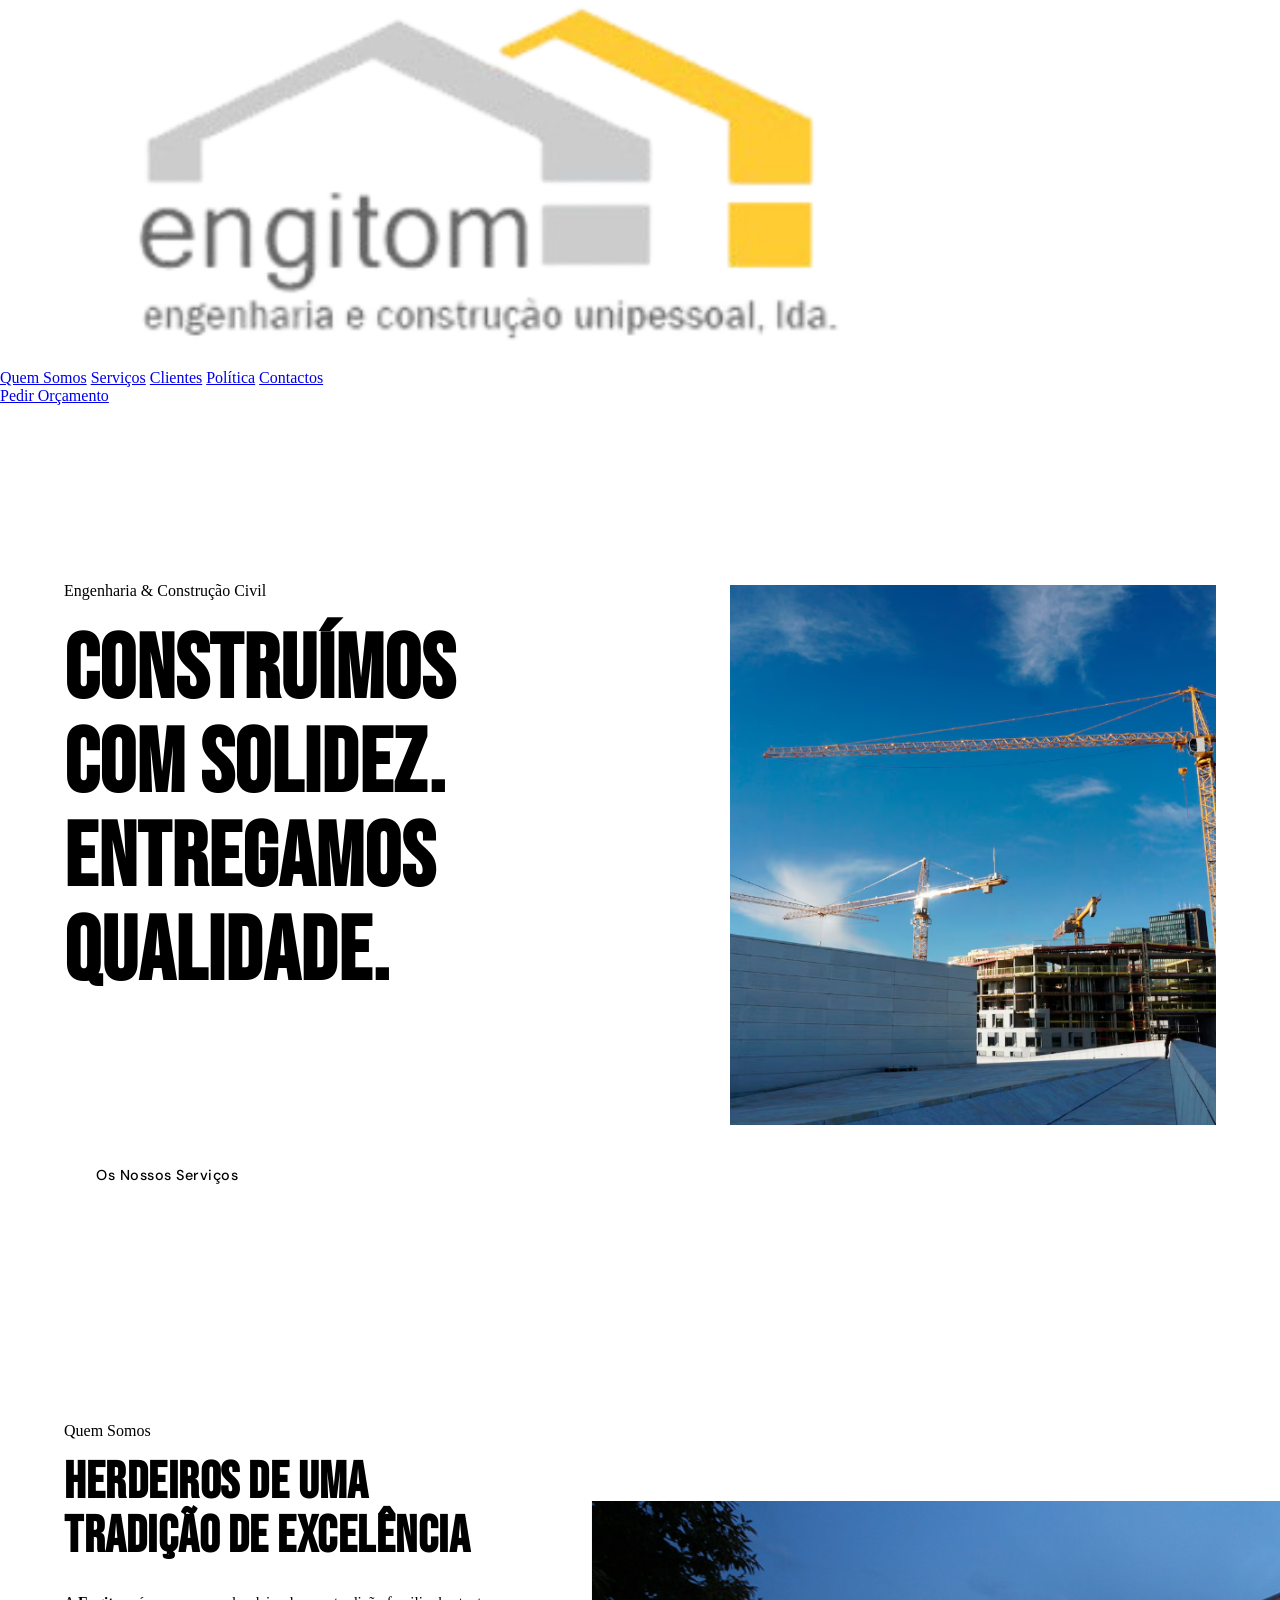
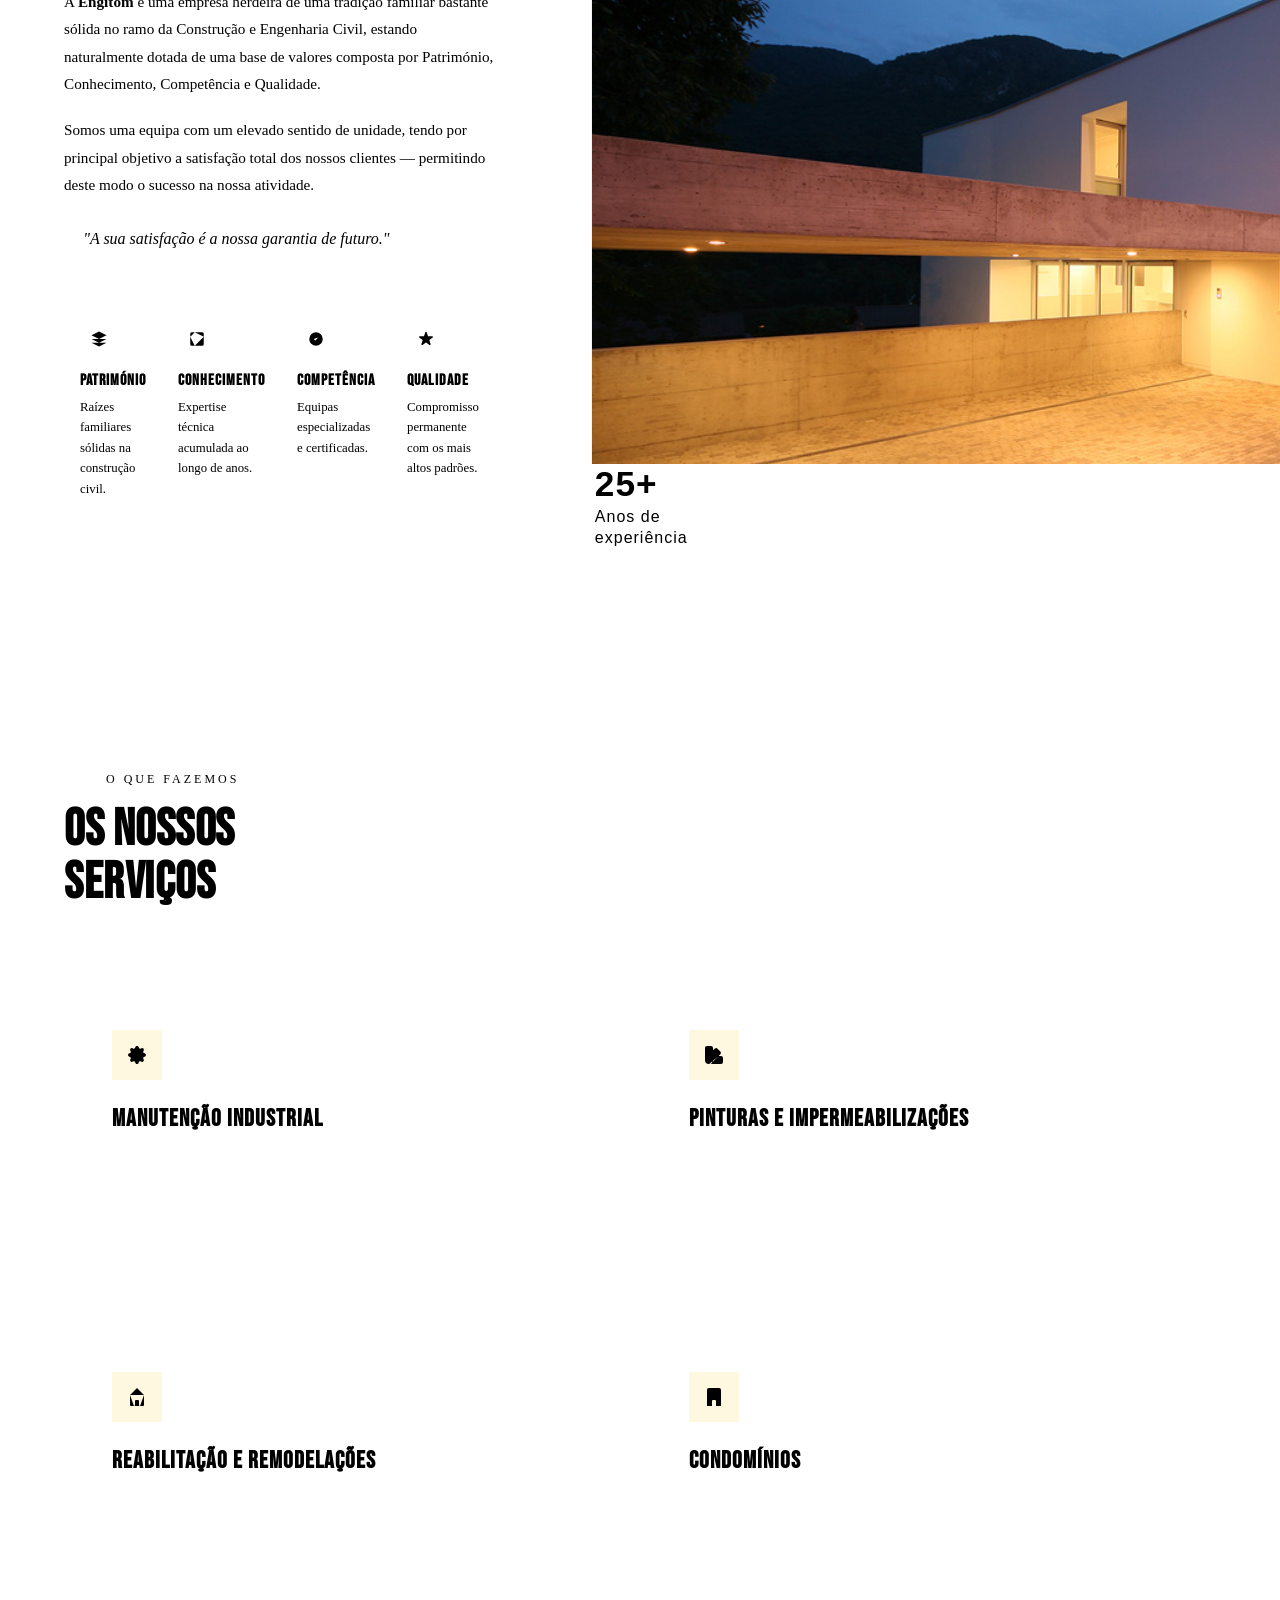
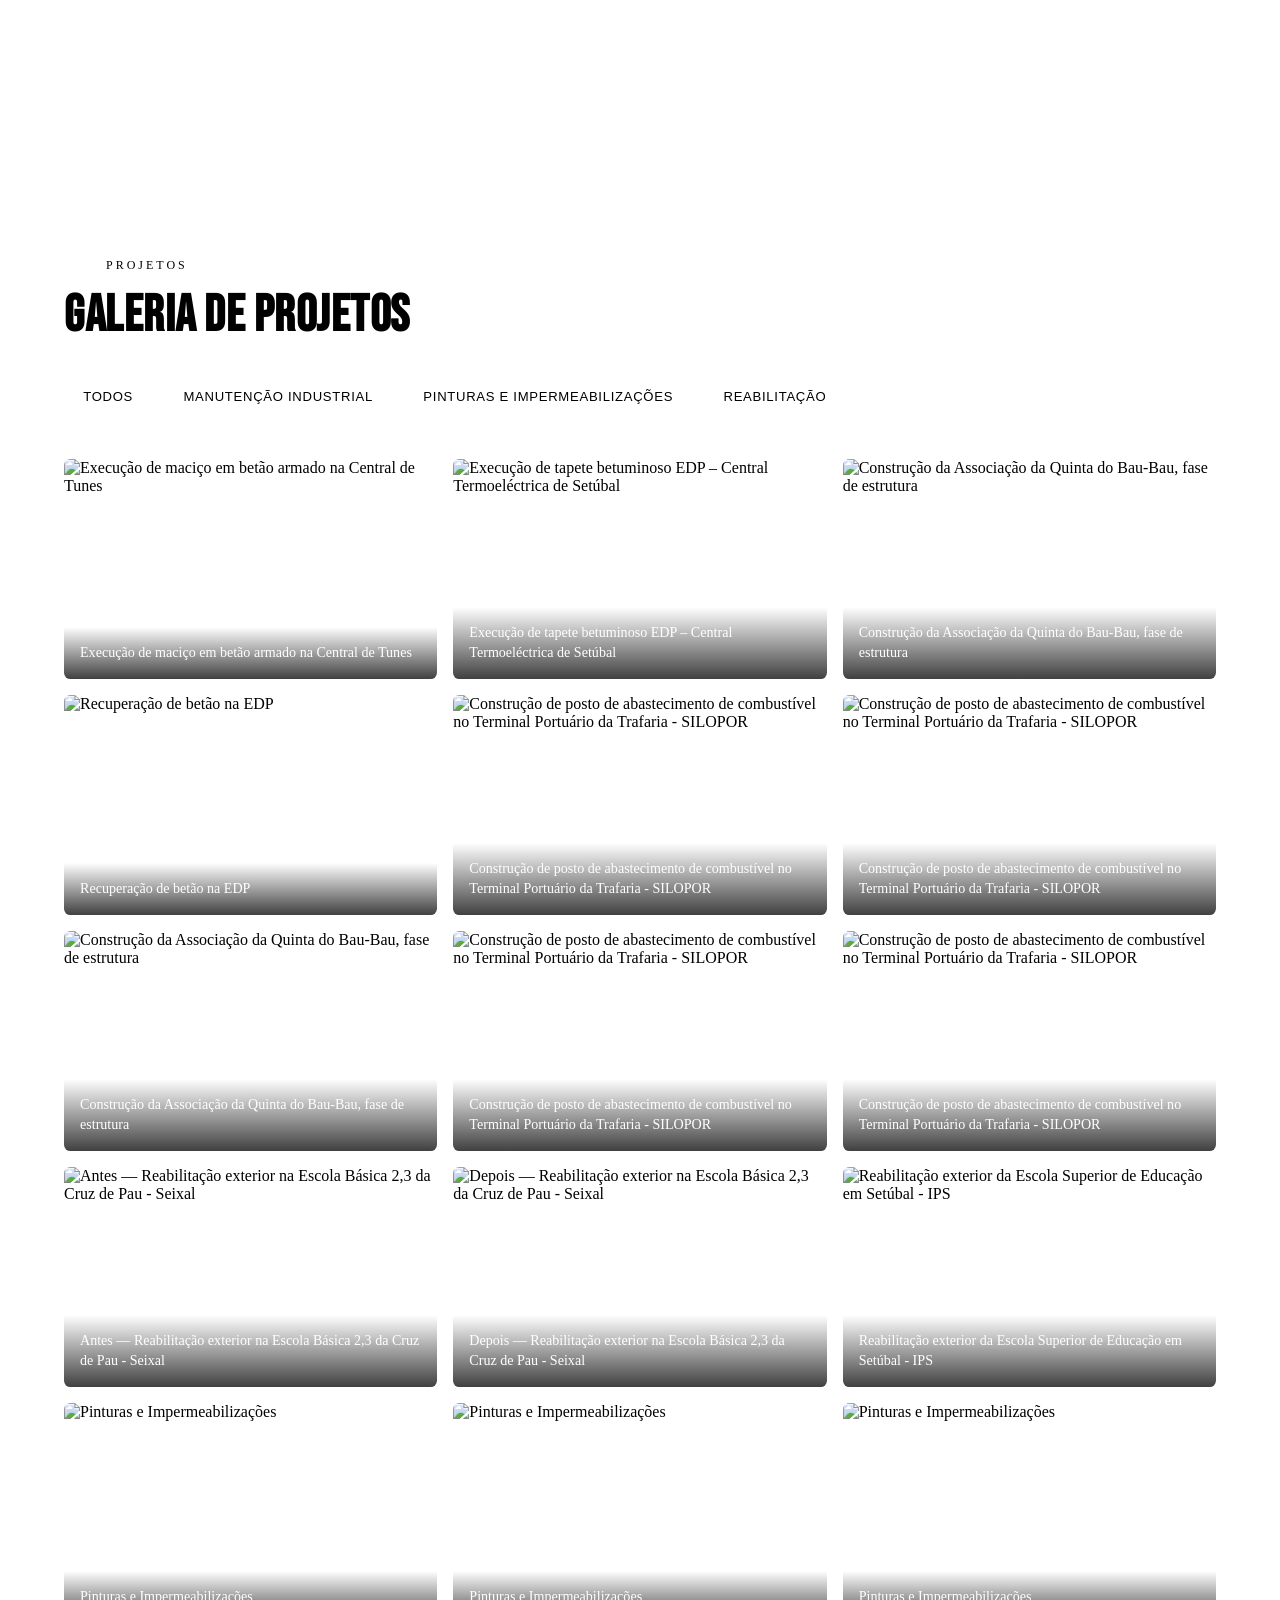
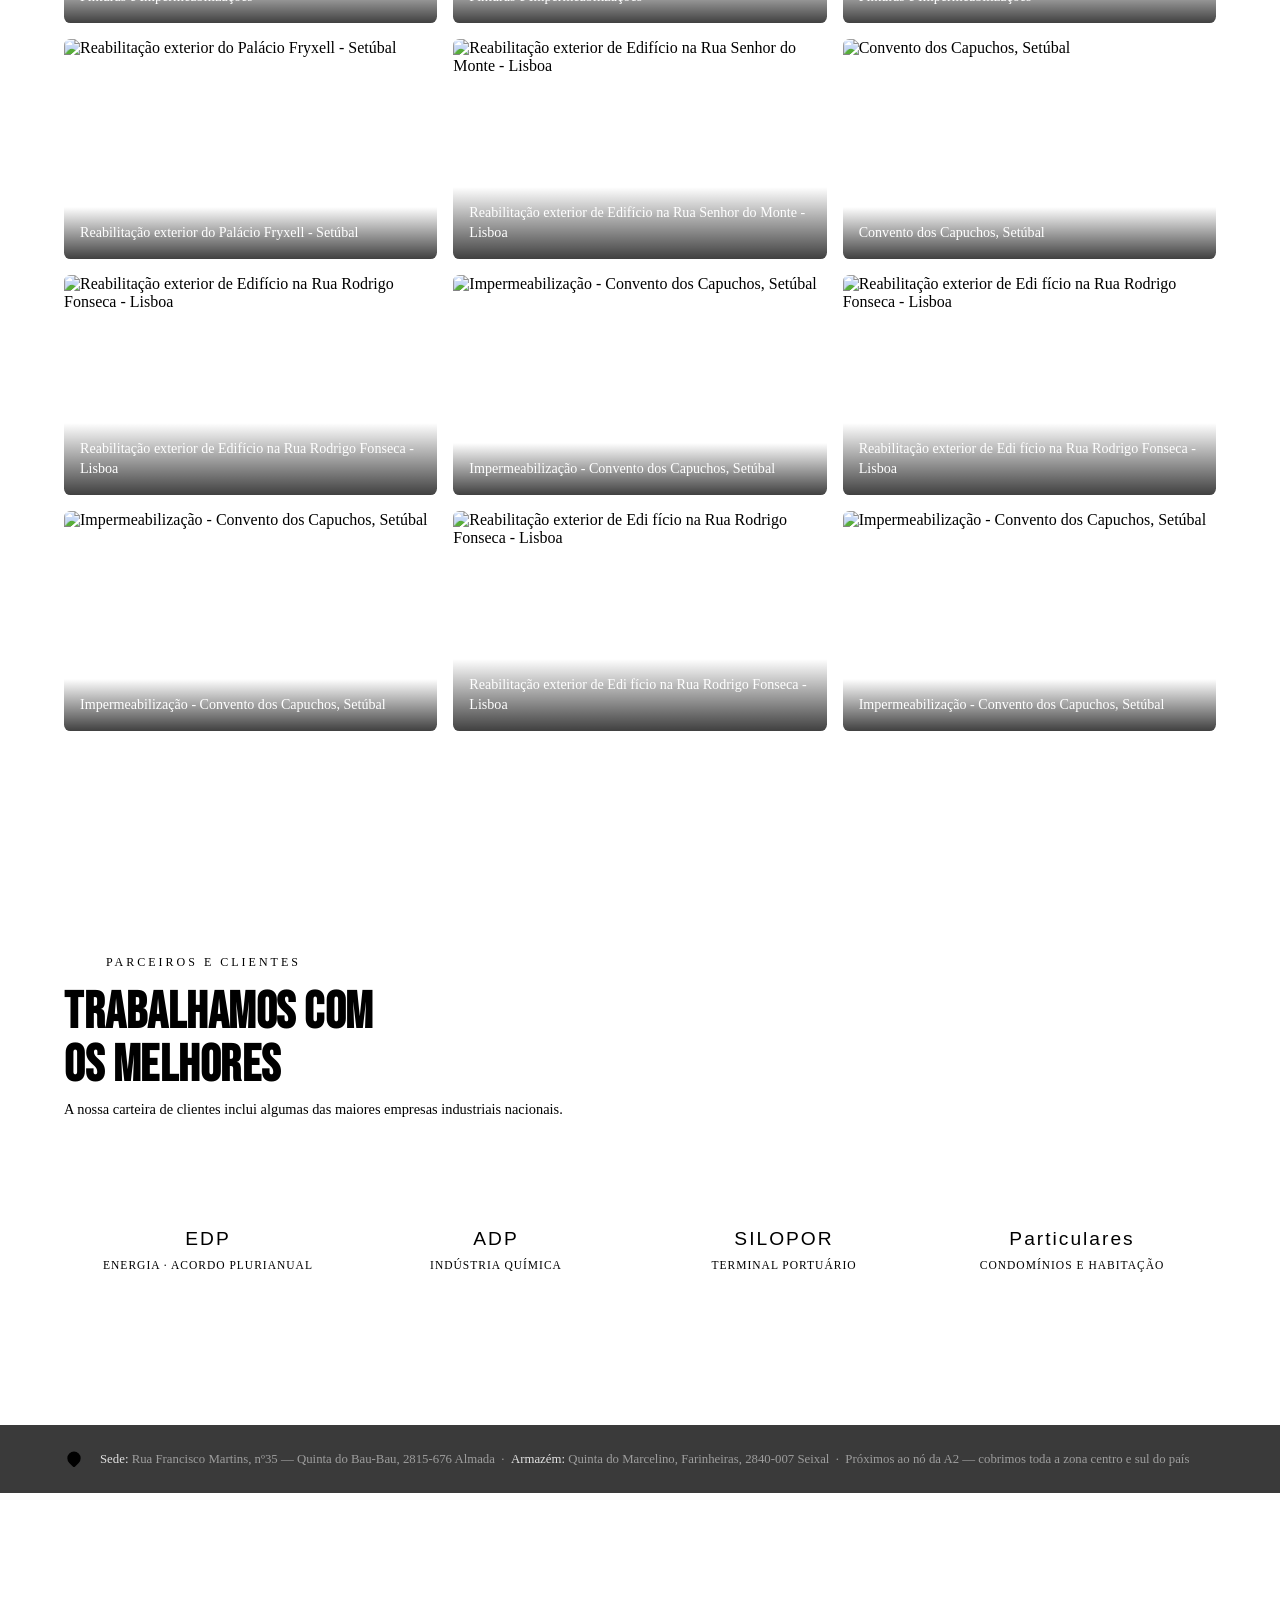
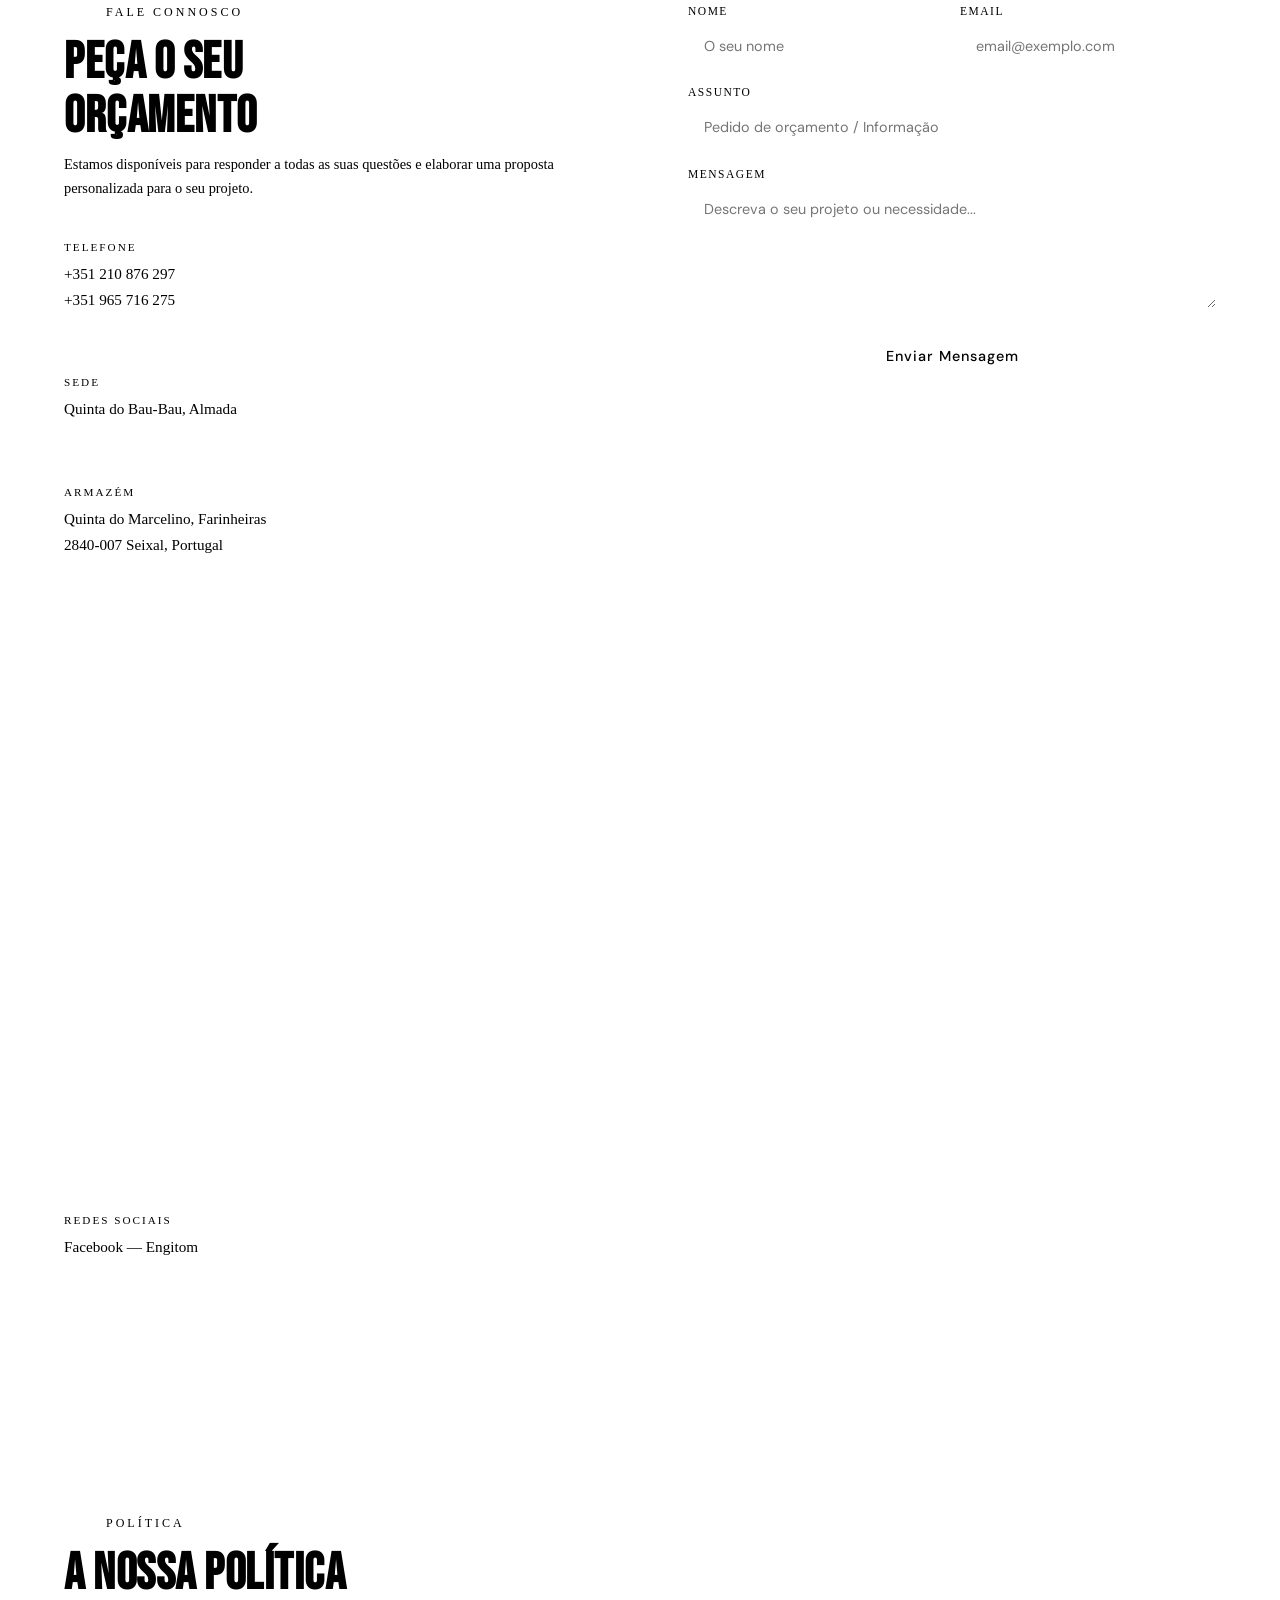
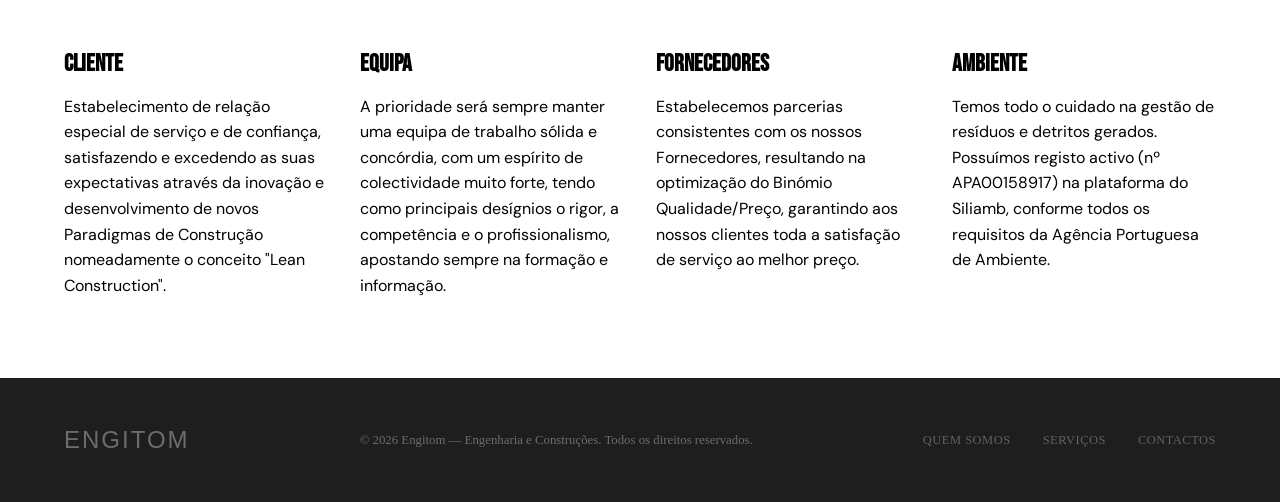
==== commit e6de5ed5: "update" ====
--- a/index.html
+++ b/index.html
@@ -20,8 +20,8 @@
        NAVEGAÇÃO
   ════════════════════════════════════════ -->
   <nav>
-    <a href="/" class="nav-logo">
-      <img src="logo.png" alt="Engitom" style="height: 55px;" />
+    <a href="#home" class="nav-logo">
+      <img src="logo.png" alt="Engitom" />
     </a>
     <div class="nav-links">
       <a href="#sobre">Quem Somos</a>
@@ -37,58 +37,43 @@
        HERO
   ════════════════════════════════════════ -->
   <section class="hero" id="home">
-    <div class="hero-grid-bg"></div>
-
     <div class="hero-content fade-up">
-      <div class="hero-eyebrow">
-        <div class="hero-eyebrow-line"></div>
-        <span>Engenharia &amp; Construção Civil</span>
-      </div>
-
-      <h1>Construímos<br>com <em>solidez.</em><br>Entregamos<br>qualidade.</h1>
-
+      <div class="hero-eyebrow">Engenharia &amp; Construção Civil</div>
+      <h1>Construímos<br><em>com solidez.</em><br>Entregamos<br>qualidade.</h1>
       <p>
         Uma tradição familiar sólida no ramo da construção civil,
         dotada de valores de conhecimento, competência e qualidade
         — ao serviço dos nossos clientes.
       </p>
-
       <div class="hero-btns">
         <a href="#servicos" class="btn-primary">Os Nossos Serviços</a>
         <a href="#sobre" class="btn-outline">Quem Somos</a>
       </div>
-    </div>
-
-    <img src="hero.jpg.png" alt="Engitom" class="hero-img">
-
-    <div class="hero-stats">
-      <div class="stat">
-        <div class="stat-number">3<span>+</span></div>
-        <div class="stat-label">Anos com EDP</div>
-      </div>
-      <div class="stat">
-        <div class="stat-number">4</div>
-        <div class="stat-label">Áreas de Serviço</div>
-      </div>
-      <div class="stat">
-        <div class="stat-number">100<span>%</span></div>
-        <div class="stat-label">Satisfação Garantida</div>
-      </div>
-    </div>
+      <div class="hero-stats">
+        <div class="stat">
+          <div class="stat-number">3<span>+</span></div>
+          <div class="stat-label">Anos com EDP</div>
+        </div>
+        <div class="stat">
+          <div class="stat-number">4</div>
+          <div class="stat-label">Áreas de Serviço</div>
+        </div>
+        <div class="stat">
+          <div class="stat-number">100<span>%</span></div>
+          <div class="stat-label">Satisfação Garantida</div>
+        </div>
+      </div>
+    </div>
+    <img src="hero.jpg.png" alt="Engitom" class="hero-img fade-up">
   </section>
 
   <!-- ═══════════════════════════════════════
        QUEM SOMOS
   ════════════════════════════════════════ -->
   <section class="sobre" id="sobre">
-
     <div class="sobre-text fade-up">
-      <div class="section-eyebrow">
-        <div class="section-eyebrow-line"></div>
-        <span>Quem Somos</span>
-      </div>
+      <div class="section-eyebrow">Quem Somos</div>
       <h2 class="section-title">Herdeiros de uma<br>tradição de excelência</h2>
-
       <p>
         A <strong>Engitom</strong> é uma empresa herdeira de uma tradição familiar
         bastante sólida no ramo da Construção e Engenharia Civil, estando
@@ -100,9 +85,7 @@
         objetivo a satisfação total dos nossos clientes — permitindo deste modo
         o sucesso na nossa atividade.
       </p>
-
       <blockquote>"A sua satisfação é a nossa garantia de futuro."</blockquote>
-
       <div class="valores-grid">
         <div class="valor">
           <div class="valor-icon">
@@ -134,17 +117,15 @@
         </div>
       </div>
     </div>
-
     <div class="sobre-visual fade-up">
       <div class="sobre-img-frame">
-        <img src="sobre.jpg.png" alt="Engitom" style="width:100%; height:100%; object-fit:cover; position:absolute; top:0; left:0;">
+        <img src="sobre.jpg.png" alt="Engitom">
       </div>
       <div class="sobre-badge">
         <strong>25+</strong>
         Anos de<br>experiência
       </div>
     </div>
-
   </section>
 
   <!-- ═══════════════════════════════════════
--- a/style.css
+++ b/style.css
@@ -8,44 +8,9 @@
   margin: 0;
   padding: 0;
 }
-
-:root {
-  --dark:         #2b2b2b;
-  --mid:          #4a4a4a;
-  --gray:         #6e6e6e;
-  --gray-light:   #a0a0a0;
-  --border:       #d8d8d8;
-  --bg:           #f0f0f0;
-  --bg2:          #e6e6e6;
-  --white:        #ffffff;
-  --yellow:       #f5c400;
-  --yellow-dark:  #d4a800;
-  --yellow-light: #ffd740;
-}
-
-html {
-  scroll-behavior: smooth;
-}
-
-body {
-  font-family: 'DM Sans', Arial, sans-serif;
-  background: var(--bg);
-  color: var(--dark);
-  overflow-x: hidden;
-}
-
-/* ─── NAVEGAÇÃO ─────────────────────────────── */
-
-nav {
-  position: fixed;
-  top: 0; left: 0; right: 0;
-  z-index: 100;
-  background: rgba(58, 58, 58, 0.97);
-  backdrop-filter: blur(10px);
-  display: flex;
-  align-items: center;
-  justify-content: space-between;
+/* =============================================
   padding: 0 4rem;
+  
   height: 70px;
   border-bottom: 1px solid rgba(255, 255, 255, 0.08);
 }
@@ -66,8 +31,8 @@
 }
 
 .nav-links a {
-  color: rgba(255, 255, 255, 0.65);
-  text-decoration: none;
+  color: var(--dark);
+  text-decoration: none !important;
   font-size: 0.85rem;
   font-weight: 500;
   letter-spacing: 0.5px;
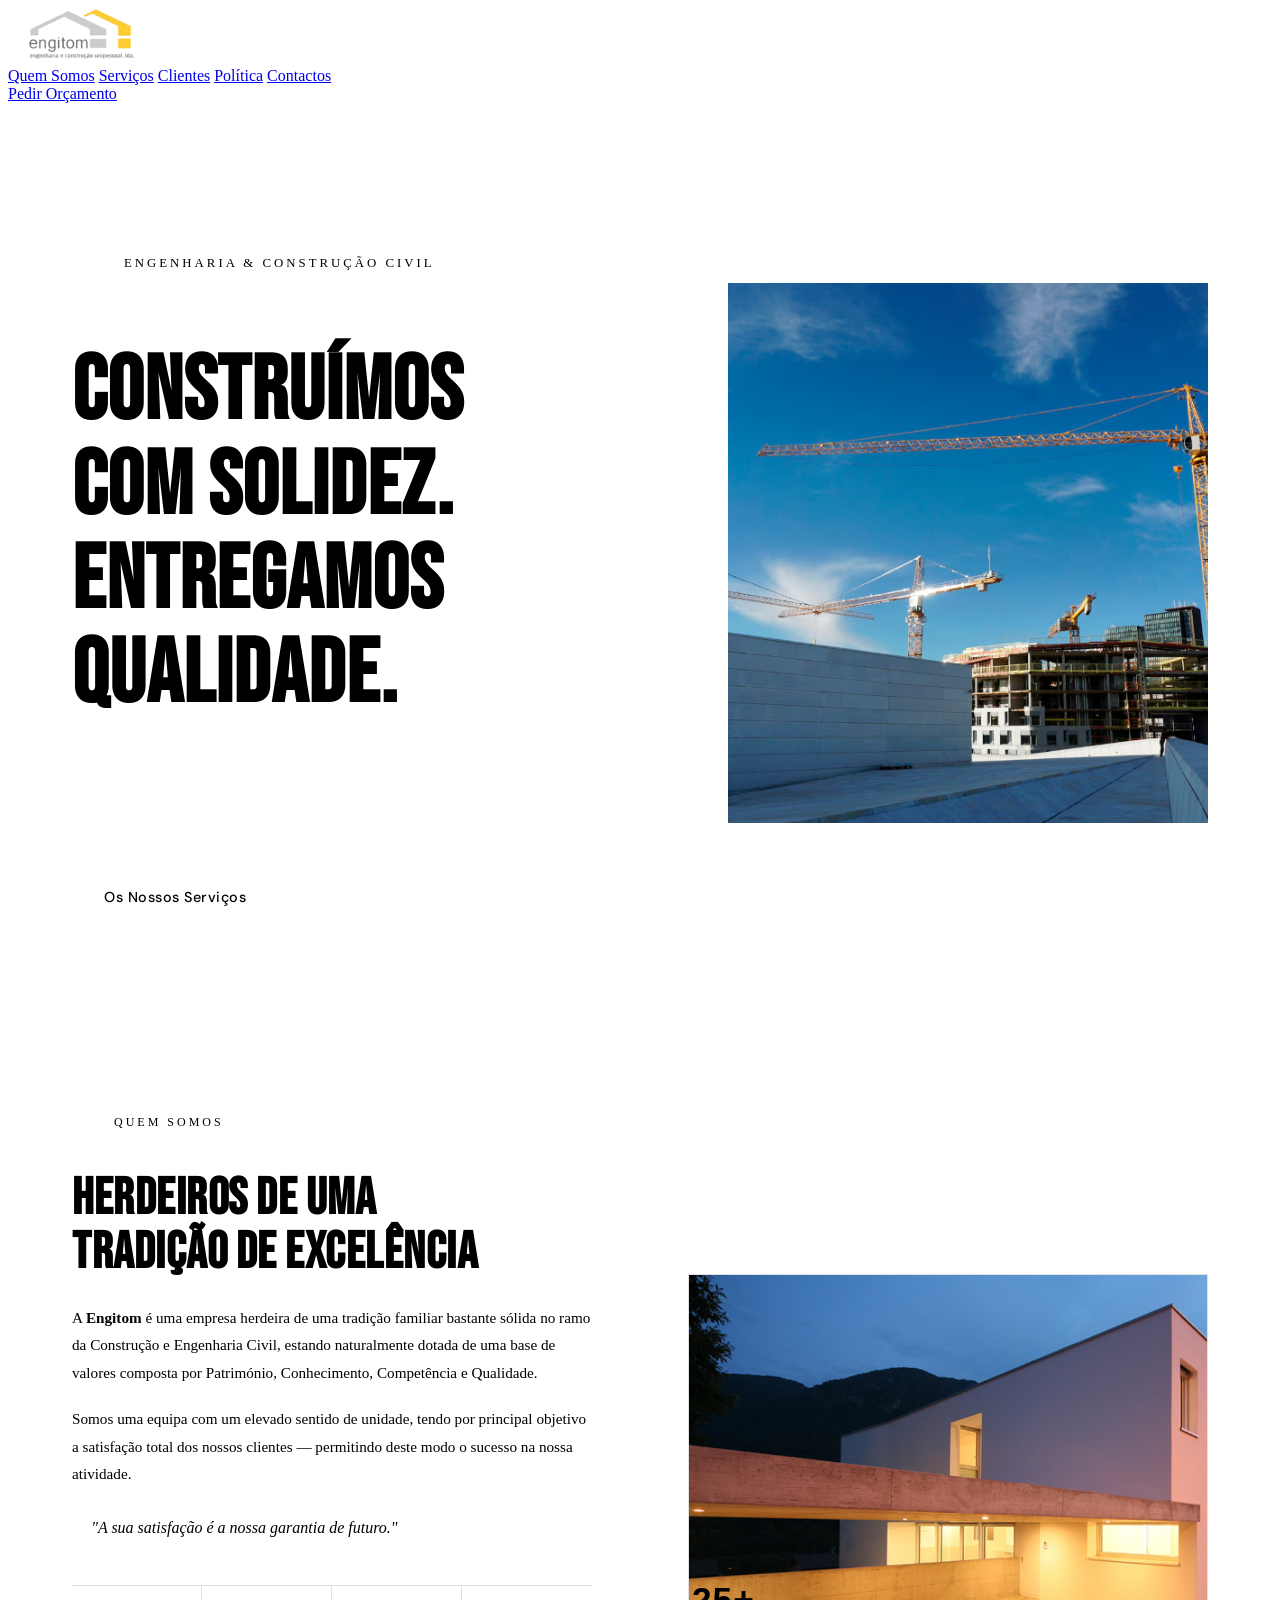
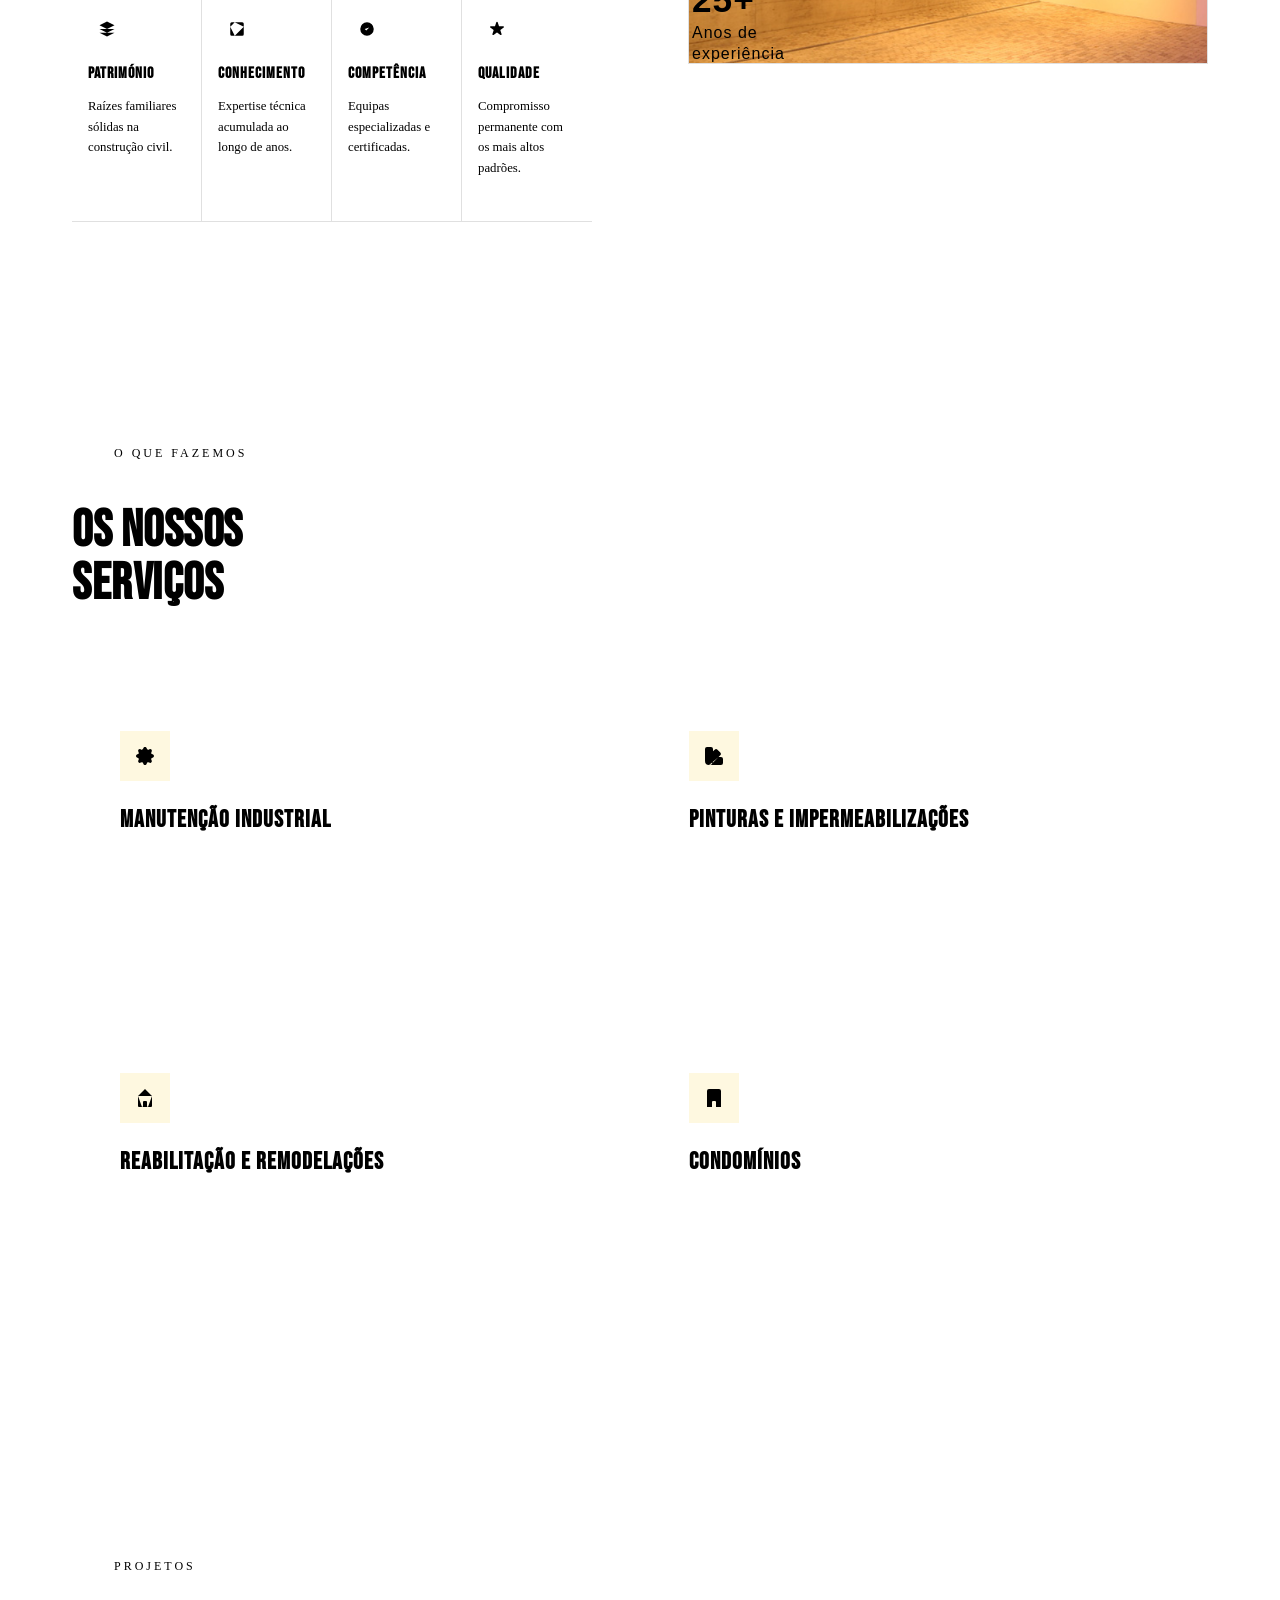
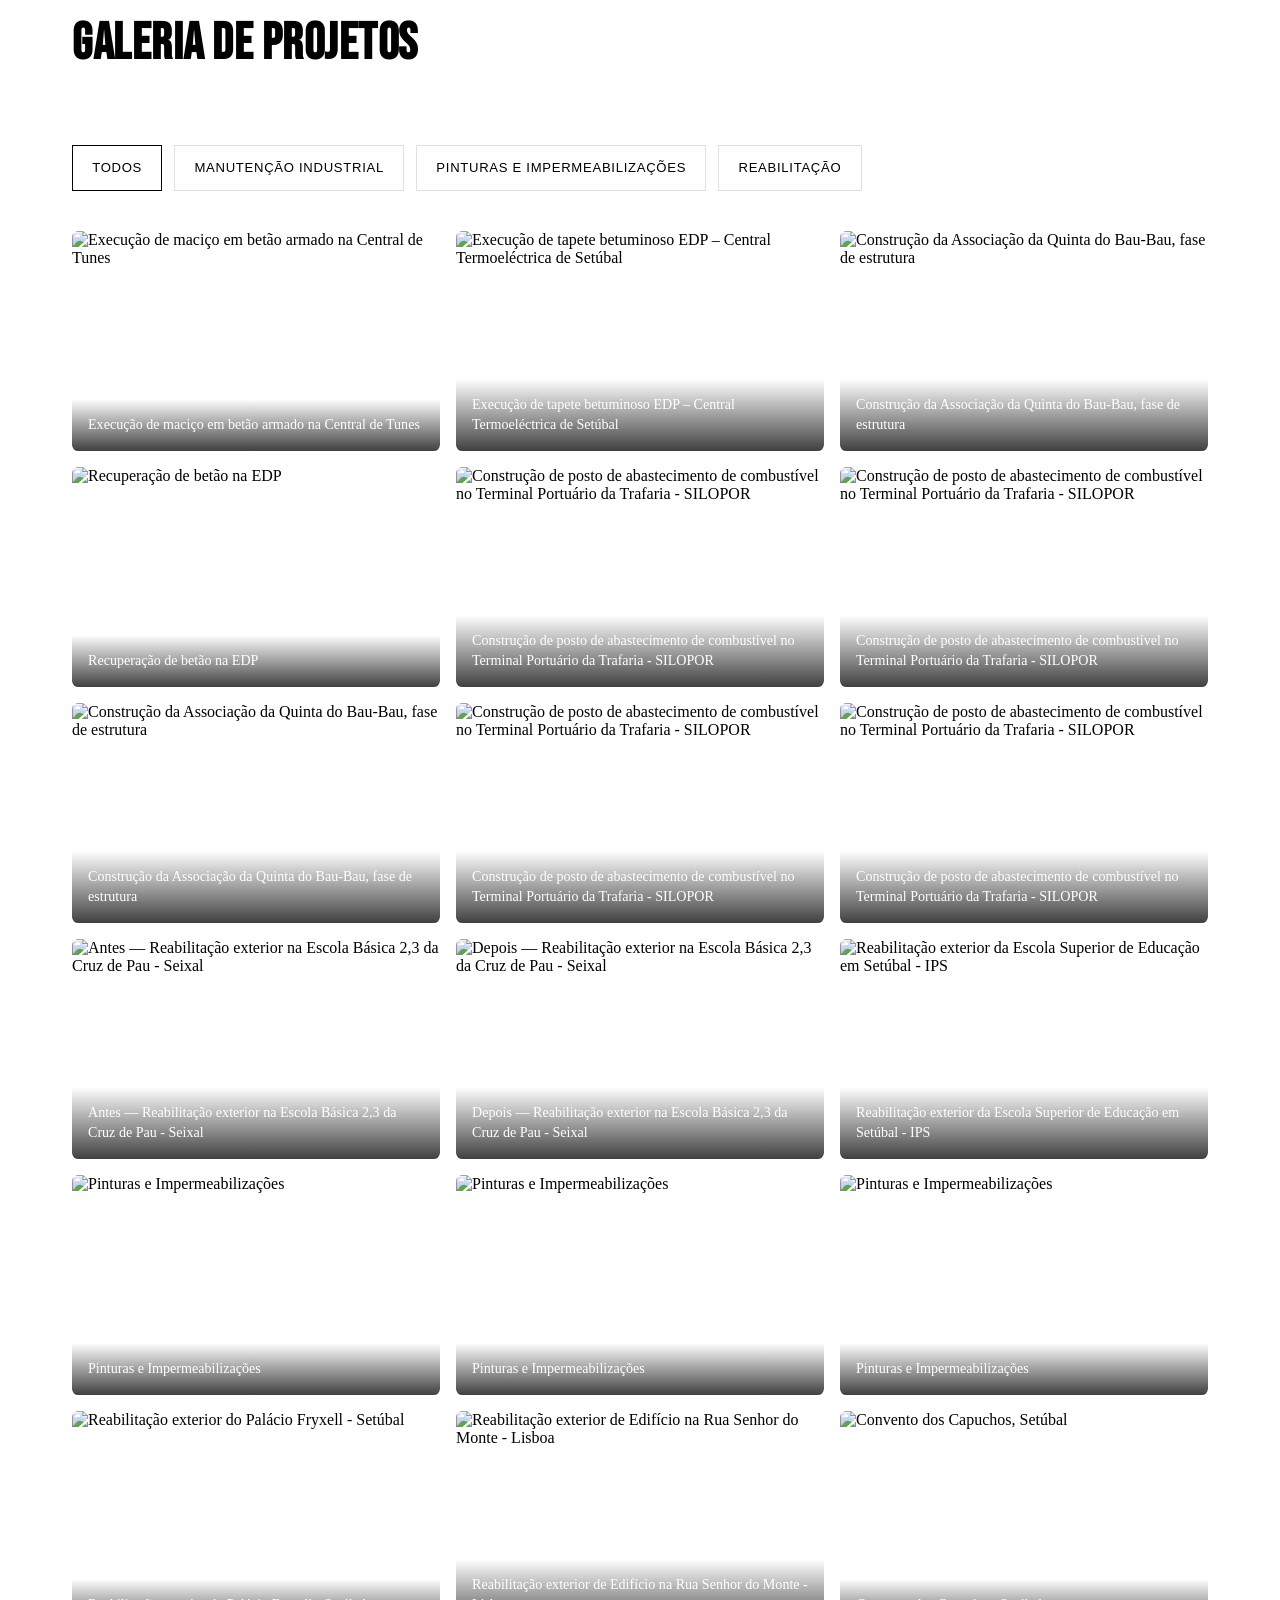
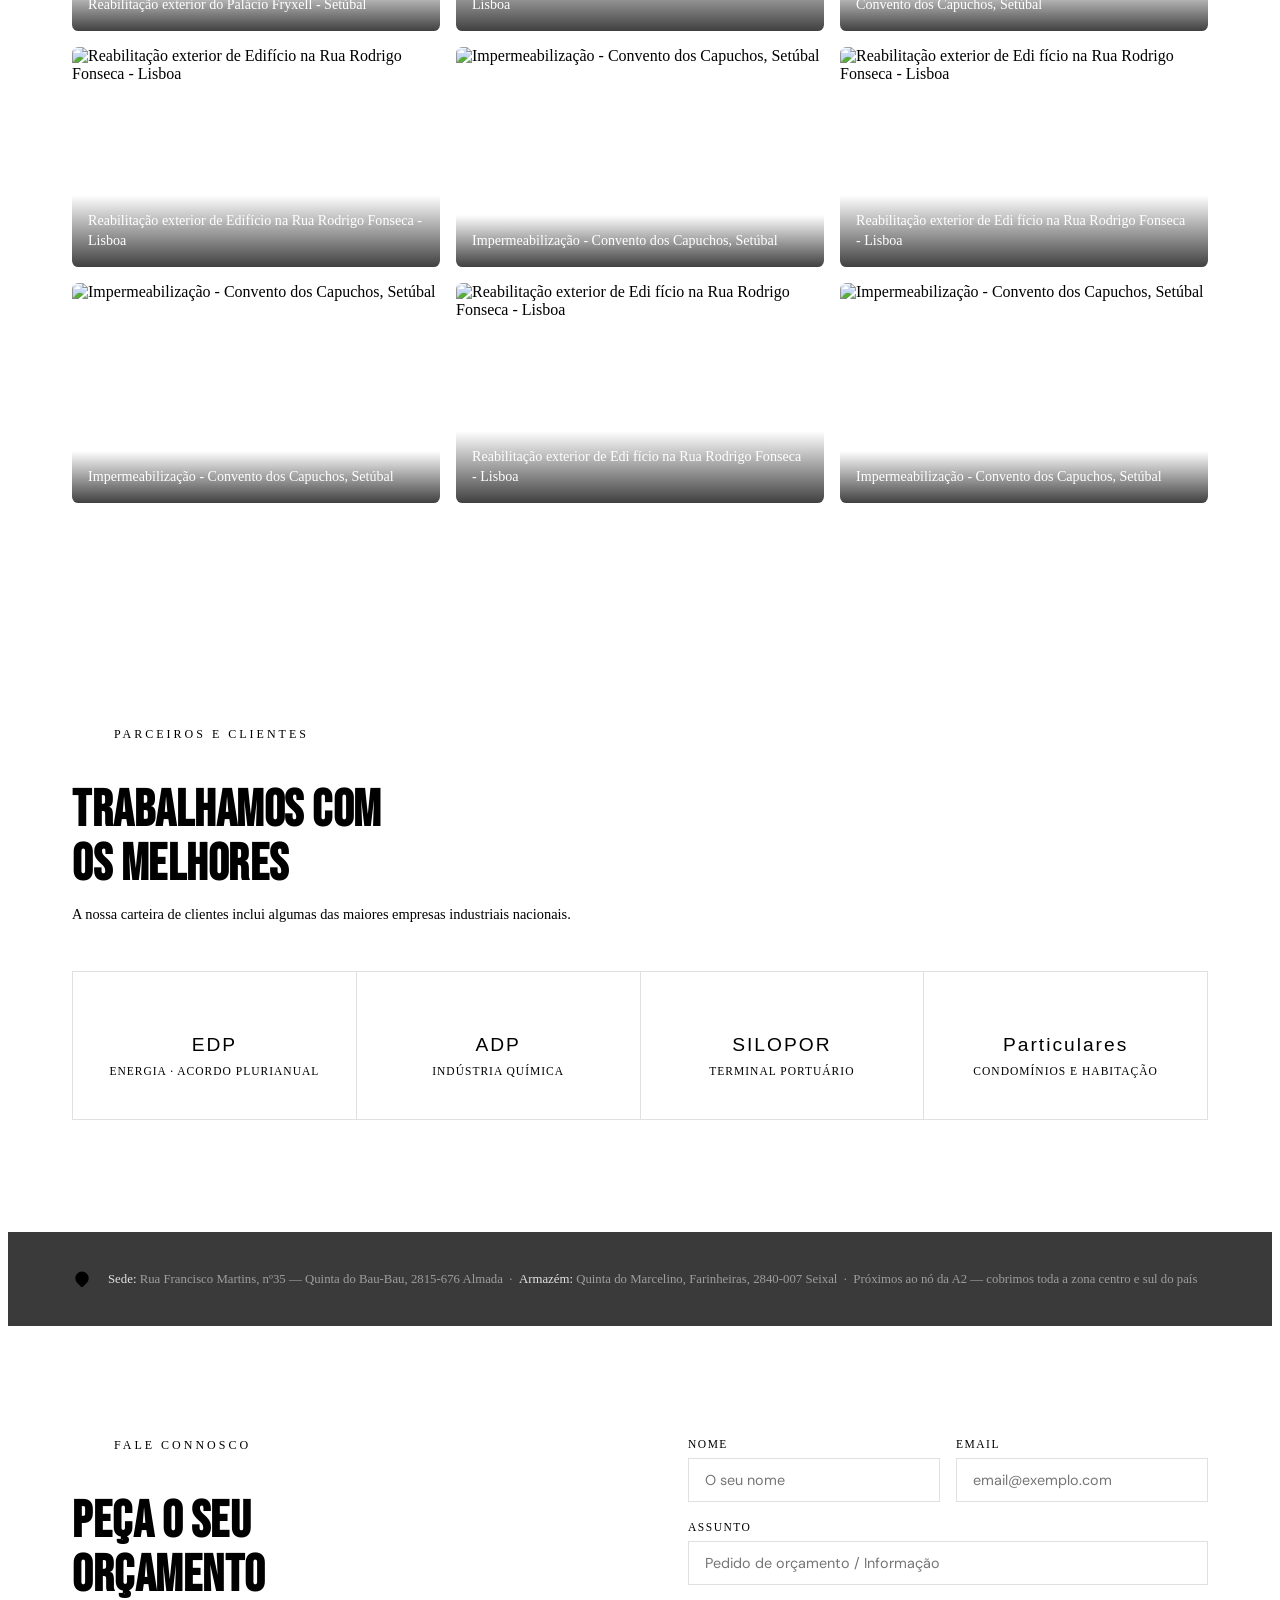
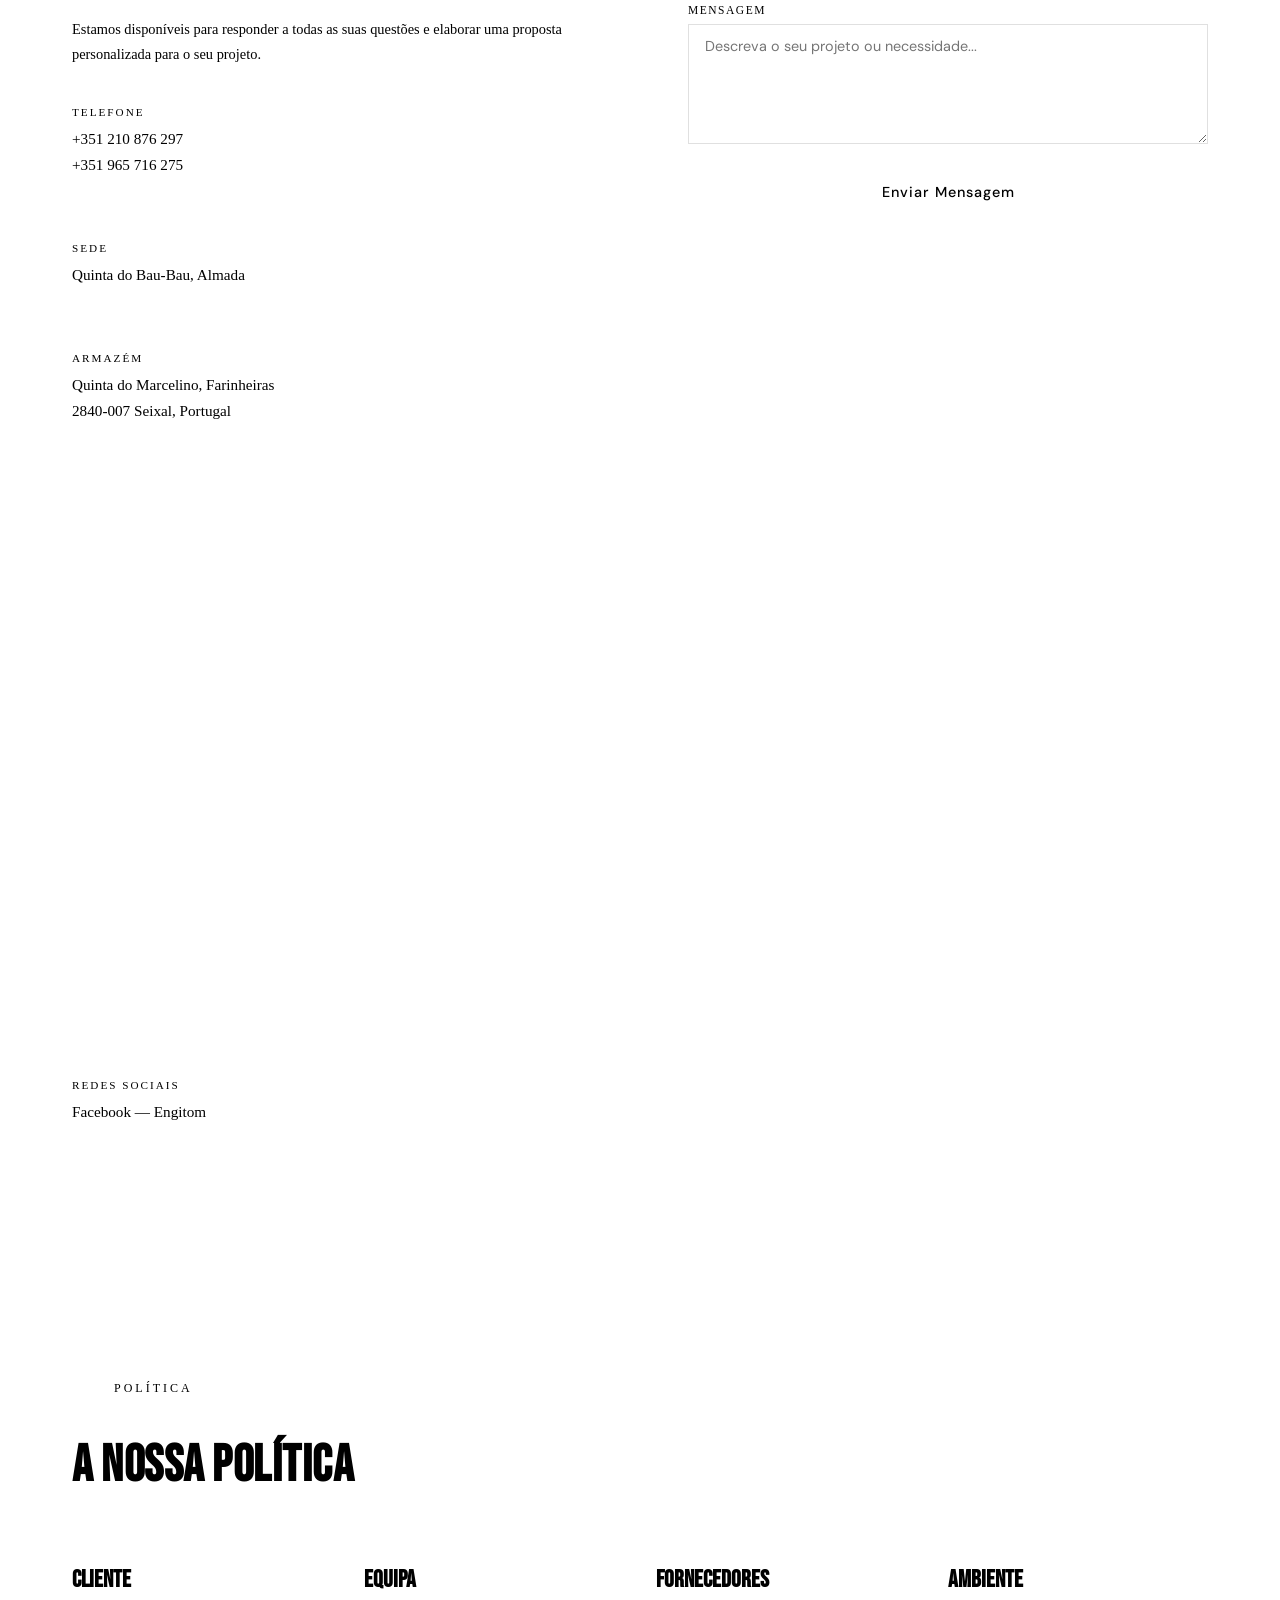
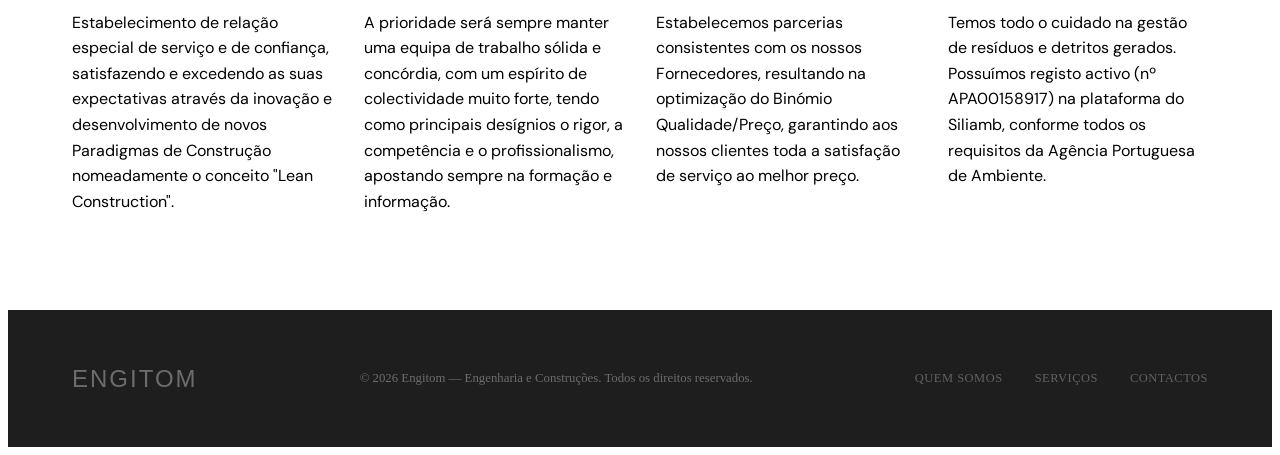
==== commit 9f1a1a63: "update" ====
--- a/index.html
+++ b/index.html
@@ -20,8 +20,8 @@
        NAVEGAÇÃO
   ════════════════════════════════════════ -->
   <nav>
-    <a href="#home" class="nav-logo">
-      <img src="logo.png" alt="Engitom" />
+    <a href="/" class="nav-logo">
+      <img src="logo.png" alt="Engitom" style="height: 55px;" />
     </a>
     <div class="nav-links">
       <a href="#sobre">Quem Somos</a>
@@ -37,43 +37,58 @@
        HERO
   ════════════════════════════════════════ -->
   <section class="hero" id="home">
+    <div class="hero-grid-bg"></div>
+
     <div class="hero-content fade-up">
-      <div class="hero-eyebrow">Engenharia &amp; Construção Civil</div>
-      <h1>Construímos<br><em>com solidez.</em><br>Entregamos<br>qualidade.</h1>
+      <div class="hero-eyebrow">
+        <div class="hero-eyebrow-line"></div>
+        <span>Engenharia &amp; Construção Civil</span>
+      </div>
+
+      <h1>Construímos<br>com <em>solidez.</em><br>Entregamos<br>qualidade.</h1>
+
       <p>
         Uma tradição familiar sólida no ramo da construção civil,
         dotada de valores de conhecimento, competência e qualidade
         — ao serviço dos nossos clientes.
       </p>
+
       <div class="hero-btns">
         <a href="#servicos" class="btn-primary">Os Nossos Serviços</a>
         <a href="#sobre" class="btn-outline">Quem Somos</a>
       </div>
-      <div class="hero-stats">
-        <div class="stat">
-          <div class="stat-number">3<span>+</span></div>
-          <div class="stat-label">Anos com EDP</div>
-        </div>
-        <div class="stat">
-          <div class="stat-number">4</div>
-          <div class="stat-label">Áreas de Serviço</div>
-        </div>
-        <div class="stat">
-          <div class="stat-number">100<span>%</span></div>
-          <div class="stat-label">Satisfação Garantida</div>
-        </div>
-      </div>
-    </div>
-    <img src="hero.jpg.png" alt="Engitom" class="hero-img fade-up">
+    </div>
+
+    <img src="hero.jpg.png" alt="Engitom" class="hero-img">
+
+    <div class="hero-stats">
+      <div class="stat">
+        <div class="stat-number">3<span>+</span></div>
+        <div class="stat-label">Anos com EDP</div>
+      </div>
+      <div class="stat">
+        <div class="stat-number">4</div>
+        <div class="stat-label">Áreas de Serviço</div>
+      </div>
+      <div class="stat">
+        <div class="stat-number">100<span>%</span></div>
+        <div class="stat-label">Satisfação Garantida</div>
+      </div>
+    </div>
   </section>
 
   <!-- ═══════════════════════════════════════
        QUEM SOMOS
   ════════════════════════════════════════ -->
   <section class="sobre" id="sobre">
+
     <div class="sobre-text fade-up">
-      <div class="section-eyebrow">Quem Somos</div>
+      <div class="section-eyebrow">
+        <div class="section-eyebrow-line"></div>
+        <span>Quem Somos</span>
+      </div>
       <h2 class="section-title">Herdeiros de uma<br>tradição de excelência</h2>
+
       <p>
         A <strong>Engitom</strong> é uma empresa herdeira de uma tradição familiar
         bastante sólida no ramo da Construção e Engenharia Civil, estando
@@ -85,7 +100,9 @@
         objetivo a satisfação total dos nossos clientes — permitindo deste modo
         o sucesso na nossa atividade.
       </p>
+
       <blockquote>"A sua satisfação é a nossa garantia de futuro."</blockquote>
+
       <div class="valores-grid">
         <div class="valor">
           <div class="valor-icon">
@@ -117,15 +134,17 @@
         </div>
       </div>
     </div>
+
     <div class="sobre-visual fade-up">
       <div class="sobre-img-frame">
-        <img src="sobre.jpg.png" alt="Engitom">
+        <img src="sobre.jpg.png" alt="Engitom" style="width:100%; height:100%; object-fit:cover; position:absolute; top:0; left:0;">
       </div>
       <div class="sobre-badge">
         <strong>25+</strong>
         Anos de<br>experiência
       </div>
     </div>
+
   </section>
 
   <!-- ═══════════════════════════════════════
--- a/style.css
+++ b/style.css
@@ -1,38 +1,19 @@
-/* =============================================
-   ENGITOM — Engenharia e Construções
-   style.css
-   ============================================= */
+
+:root {
+  --primary: #23272a;
+  --secondary: #f7f7f9;
+  --accent: #1e90ff;
+  --accent-light: #eaf6ff;
+  --text: #23272a;
+  --muted: #6c757d;
+  --border: #e0e0e0;
+  --radius: 10px;
+  --shadow: 0 2px 16px 0 rgba(30,40,60,0.06);
+}
 
 *, *::before, *::after {
   box-sizing: border-box;
-  margin: 0;
-  padding: 0;
-}
-/* =============================================
-  padding: 0 4rem;
-  
-  height: 70px;
-  border-bottom: 1px solid rgba(255, 255, 255, 0.08);
-}
-
-.nav-logo {
-  display: flex;
-  align-items: center;
-}
-
-.hero,
-section {
-  scroll-margin-top: 90px;
-}
-
-.nav-links {
-  display: flex;
-  gap: 2rem;
-}
-
-.nav-links a {
-  color: var(--dark);
-  text-decoration: none !important;
+  /* =============================================
   font-size: 0.85rem;
   font-weight: 500;
   letter-spacing: 0.5px;
